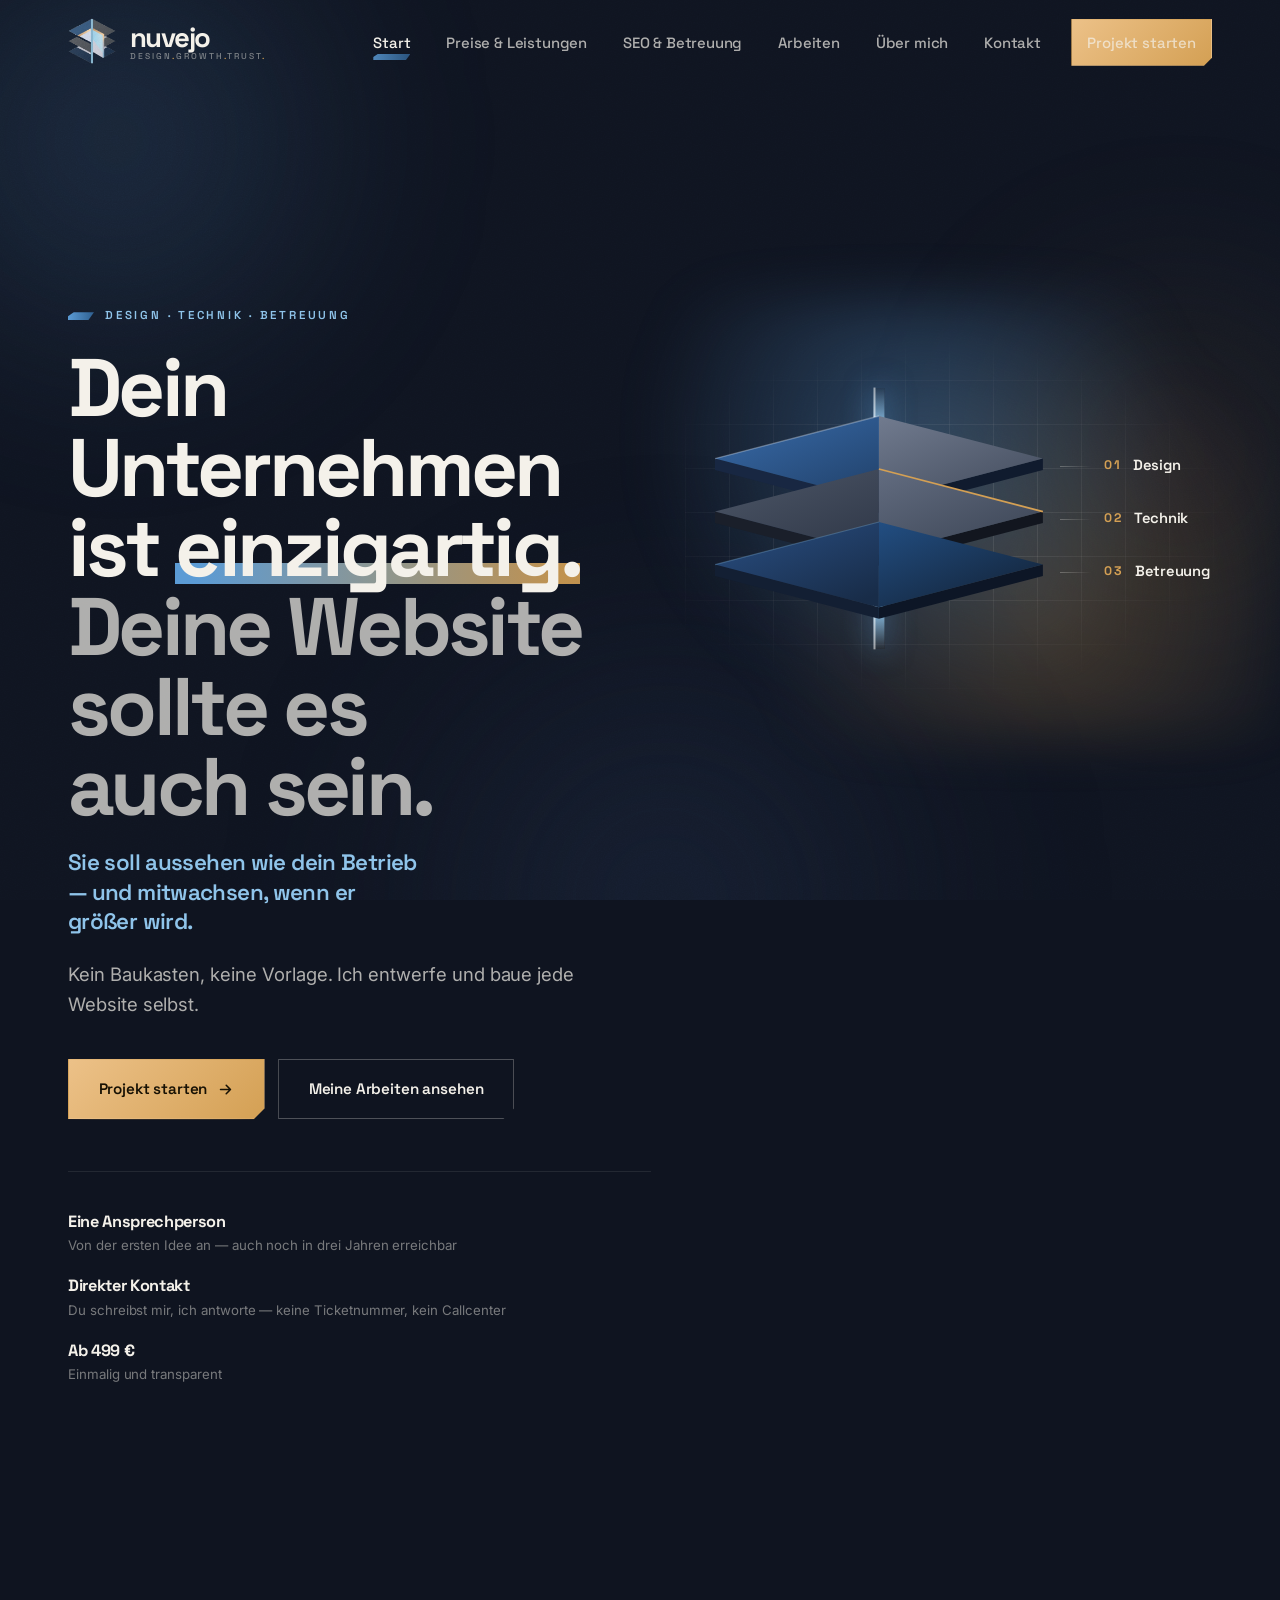
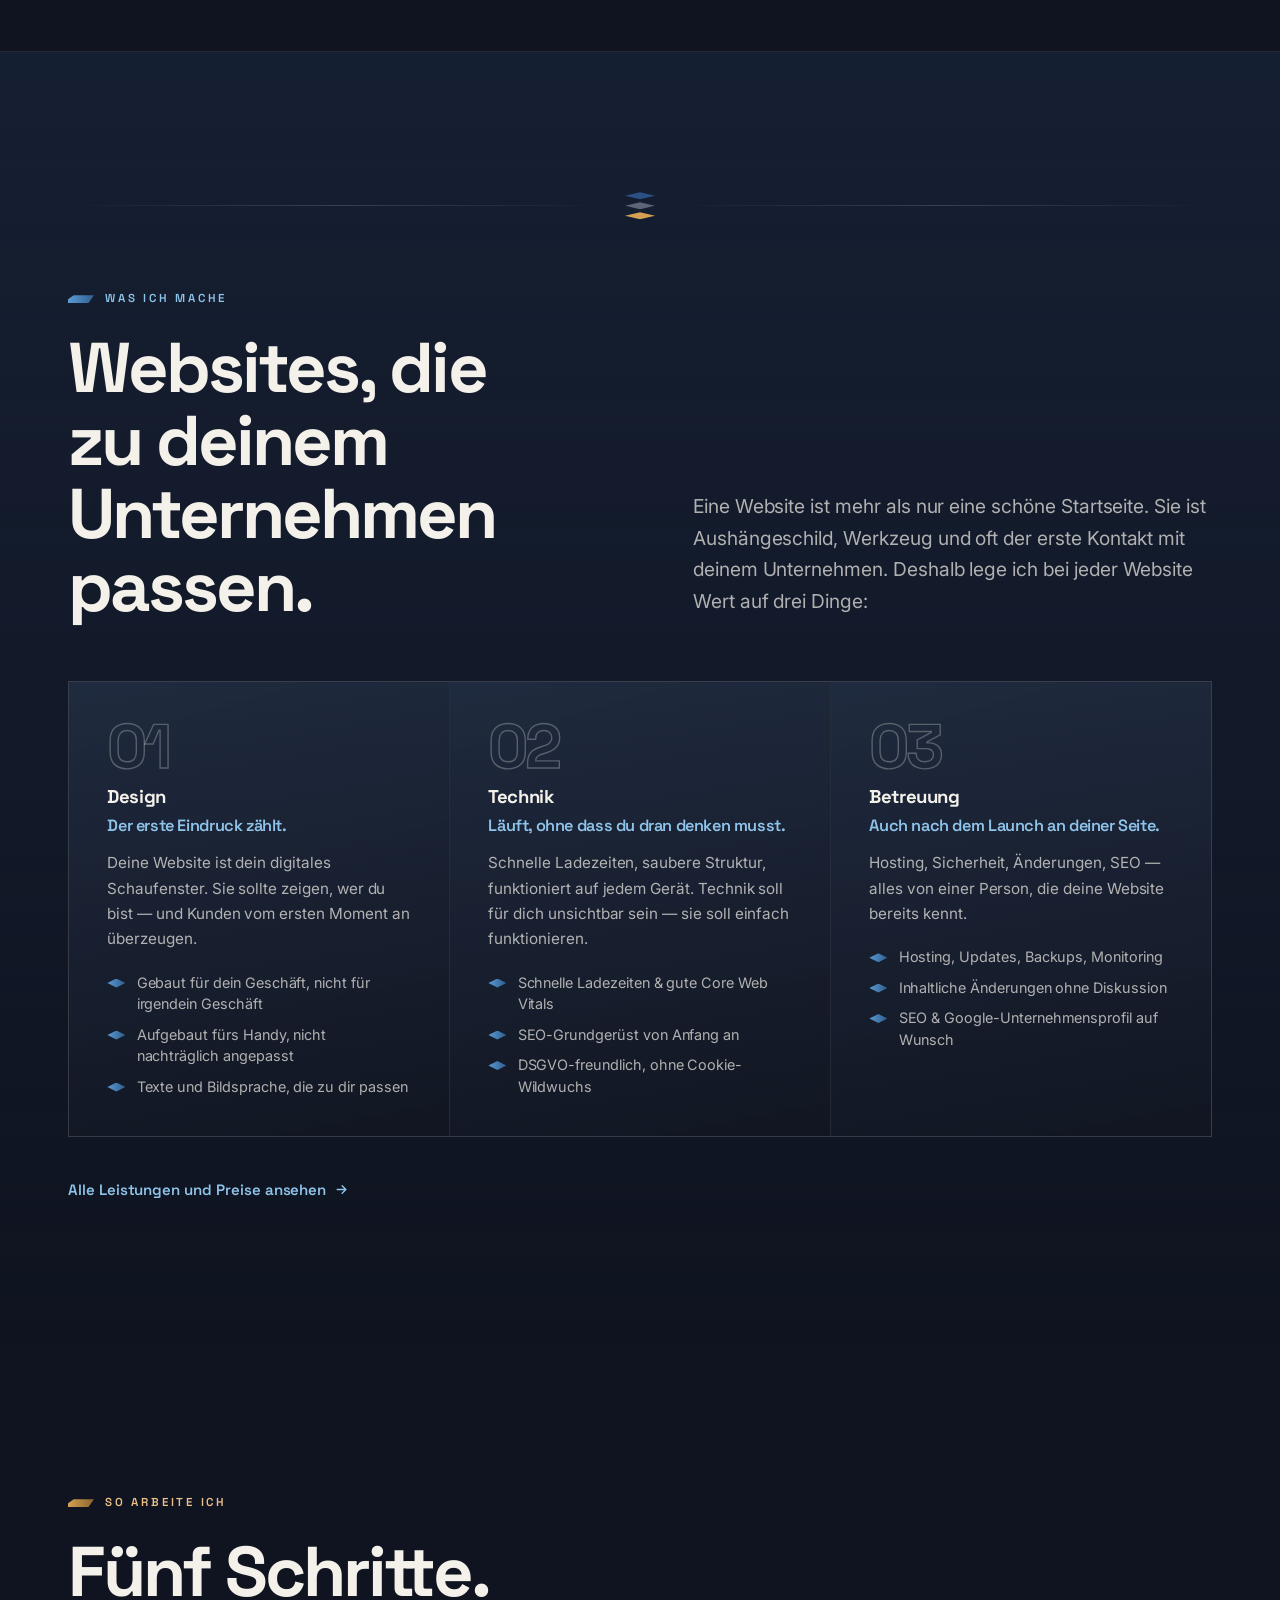
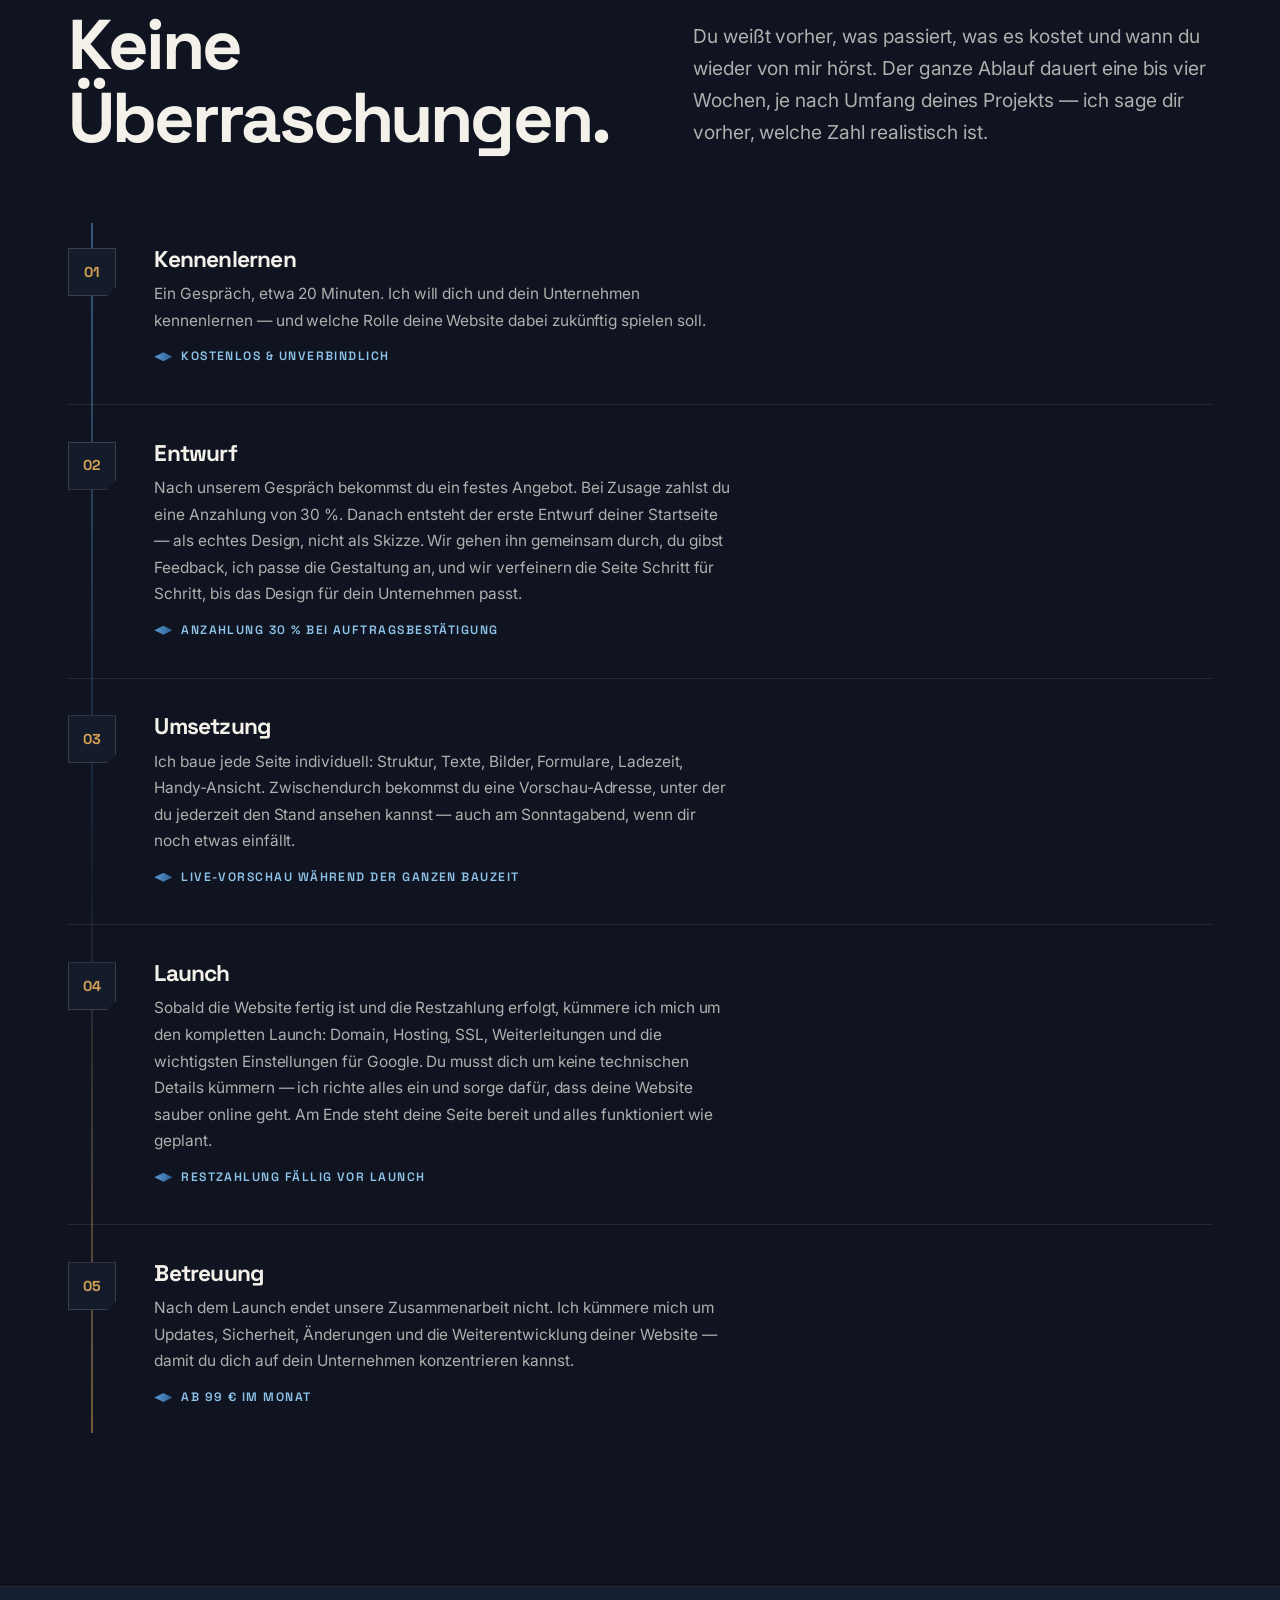
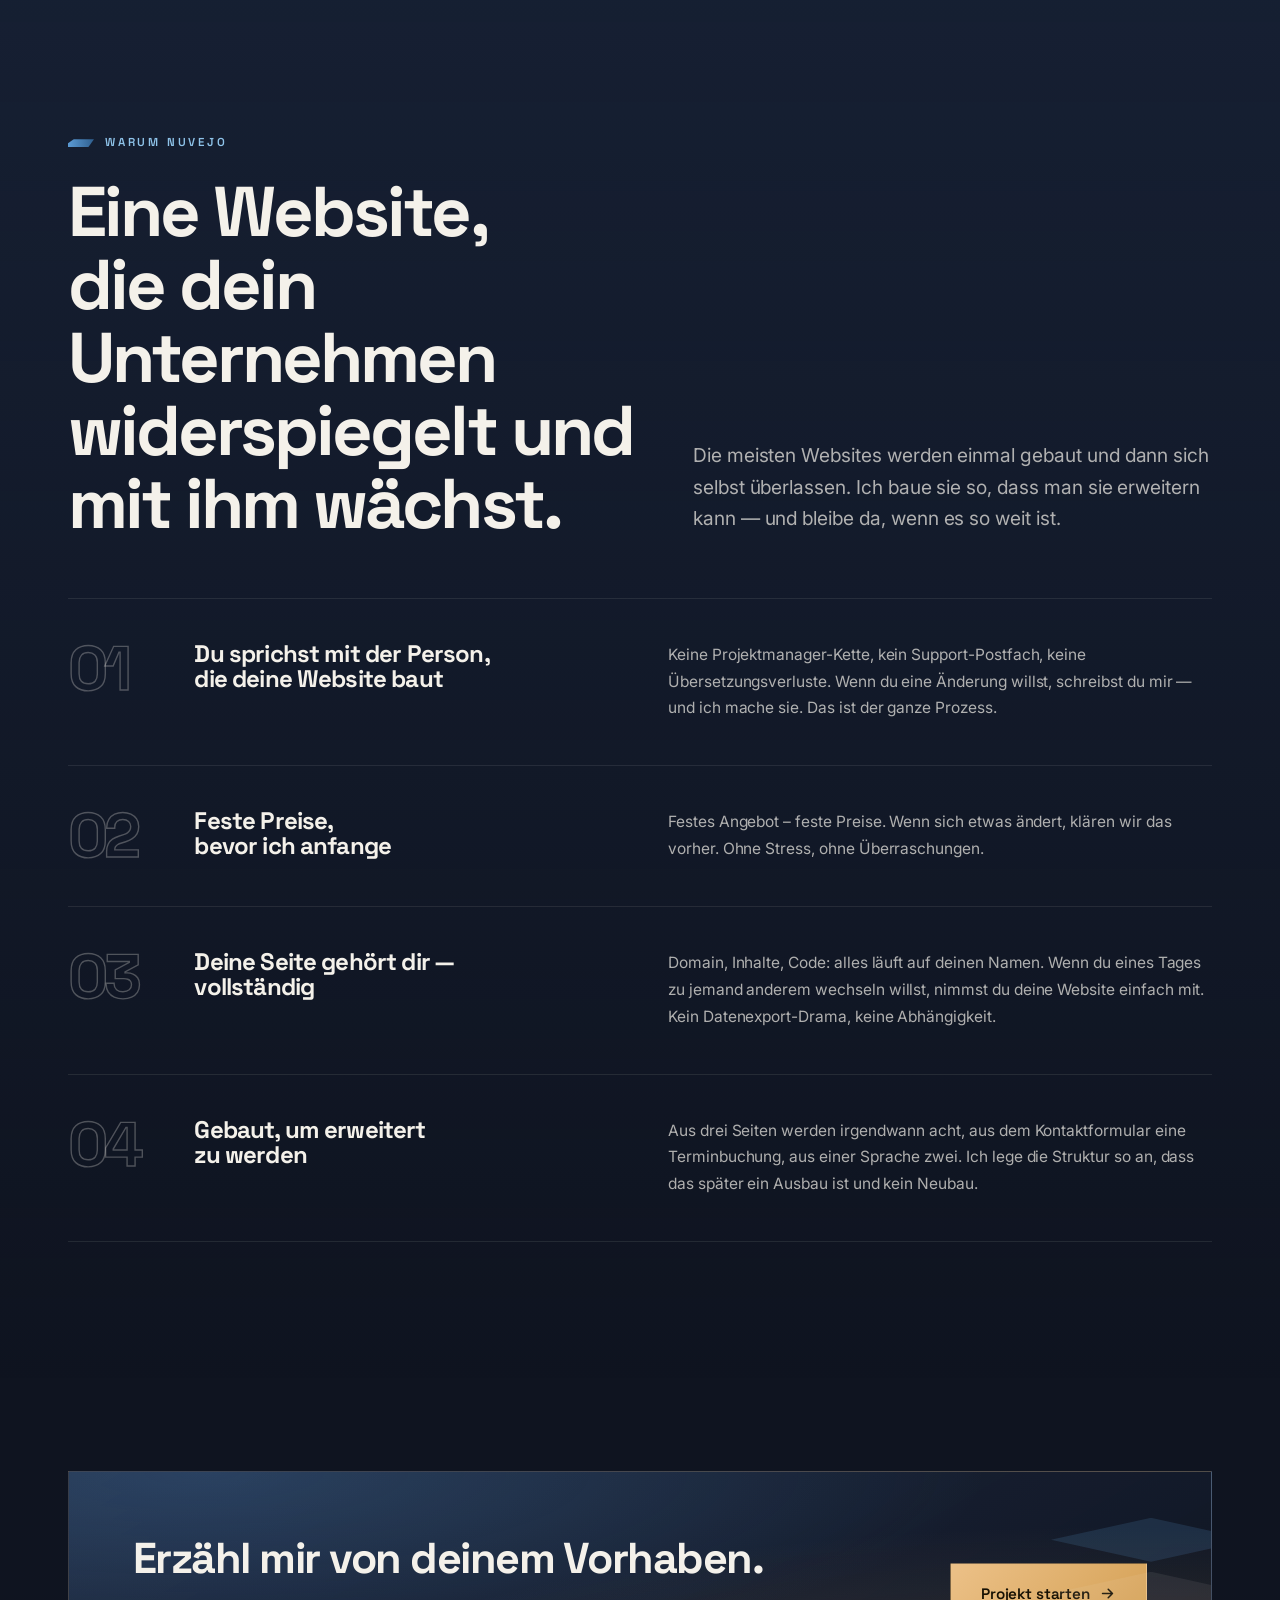
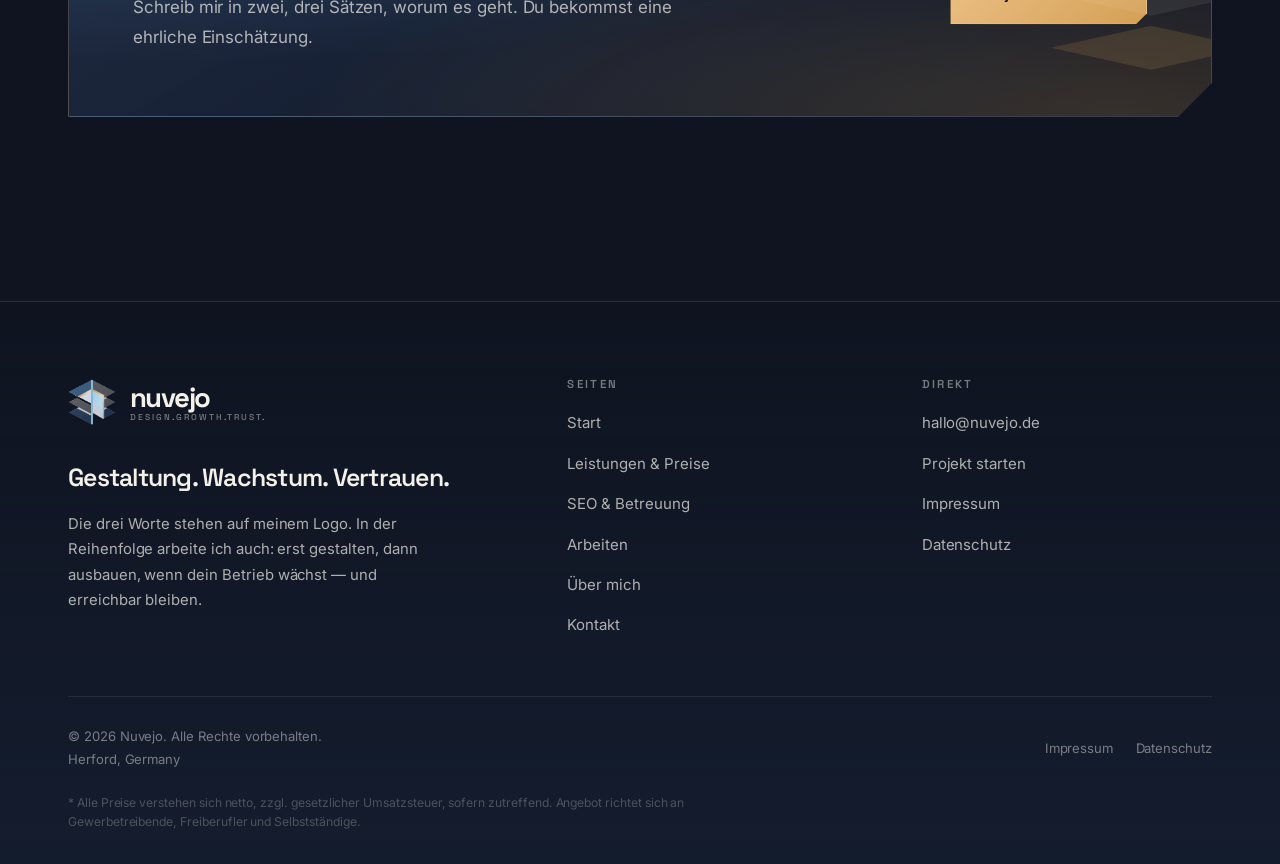
==== index.html @ 242b0c2b "SEO: Apply Australian fixes to German nuvejo.de - Remove .html from canonicals, og:urls, and interna" ====
<!DOCTYPE html>
<html lang="de">
<head>
<meta charset="UTF-8" />
<meta name="viewport" content="width=device-width, initial-scale=1" />

<title>Nuvejo — Individuelles Webdesign für Unternehmen, die auffallen wollen</title>
<meta name="description" content="Kein Baukasten, keine Vorlage. Ich entwerfe und baue jede Website persönlich — Design, Technik und laufende Betreuung aus einer Hand. Websites ab 499 €." />
<meta name="author" content="Nuvejo" />
<meta name="robots" content="index, follow" />
<meta name="theme-color" content="#0f1420" />
<link rel="canonical" href="https://nuvejo.de/" />

<meta property="og:type" content="website" />
<meta property="og:locale" content="de_DE" />
<meta property="og:site_name" content="Nuvejo" />
<meta property="og:title" content="Nuvejo — Dein Unternehmen ist einzigartig. Deine Website sollte es auch sein." />
<meta property="og:description" content="Kein Baukasten, keine Vorlage. Ich entwerfe und baue jede Website persönlich — Design, Technik und Betreuung aus einer Hand." />
<meta property="og:url" content="https://nuvejo.de/" />
<meta name="twitter:card" content="summary_large_image" />

<link rel="icon" href="assets/img/favicon.svg" type="image/svg+xml" />
<link rel="preconnect" href="https://fonts.googleapis.com" />
<link rel="preconnect" href="https://fonts.gstatic.com" crossorigin />
<link href="https://fonts.googleapis.com/css2?family=Space+Grotesk:wght@400;500;600;700&family=Inter:wght@400;500;600&display=swap" rel="stylesheet" />
<link rel="stylesheet" href="assets/css/styles.css" />

<script type="application/ld+json">
{
  "@context": "https://schema.org",
  "@type": "ProfessionalService",
  "name": "Nuvejo",
  "description": "Individuelles Webdesign, Webentwicklung und laufende Website-Betreuung. Jede Website wird persönlich entworfen und gebaut.",
  "url": "https://nuvejo.de/",
  "slogan": "Design. Growth. Trust.",
  "areaServed": ["DE"],
  "priceRange": "ab 499 €",
  "knowsLanguage": ["de", "en"],
  "makesOffer": [
    { "@type": "Offer", "name": "Website Starter", "price": "499", "priceCurrency": "EUR" },
    { "@type": "Offer", "name": "Website Business", "price": "999", "priceCurrency": "EUR" },
    { "@type": "Offer", "name": "Website Premium", "price": "1499", "priceCurrency": "EUR" },
    { "@type": "Offer", "name": "Website-Partnerschaft", "price": "99", "priceCurrency": "EUR" },
    { "@type": "Offer", "name": "Website-Partnerschaft Wachstum", "price": "299", "priceCurrency": "EUR" }
  ]
}
</script>
<script type="application/ld+json">
{
  "@context": "https://schema.org",
  "@type": "Organization",
  "name": "Nuvejo",
  "url": "https://nuvejo.de/",
  "logo": "https://nuvejo.de/assets/img/nuvejo-mark.png",
  "description": "Individuelles Webdesign und Webentwicklung. Keine Vorlagen, von Hand für deinen Betrieb gebaut.",
  "address": {
    "@type": "PostalAddress",
    "addressLocality": "Herford",
    "addressCountry": "DE"
  },
  "areaServed": ["DE"]
}
</script>
<script type="application/ld+json">
{
  "@context": "https://schema.org",
  "@type": "LocalBusiness",
  "name": "Nuvejo",
  "image": "https://nuvejo.de/assets/img/nuvejo-mark.png",
  "description": "Webdesign & Webentwicklung für Unternehmen in Deutschland",
  "address": {
    "@type": "PostalAddress",
    "addressLocality": "Herford",
    "addressCountry": "DE"
  },
  "areaServed": ["DE"],
  "url": "https://nuvejo.de/",
  "contactPoint": {
    "@type": "ContactPoint",
    "contactType": "Customer Service",
    "url": "https://nuvejo.de/kontakt"
  }
}
</script>
</head>

<body>
<a class="skip" href="#main">Zum Inhalt springen</a>

<!-- ==========================================================
     Gradient defs shared by the hero's three stack__plate SVGs below
     (each plate references these by id rather than repeating them).
     ========================================================== -->
<svg style="position:absolute;width:0;height:0;overflow:hidden" aria-hidden="true" focusable="false">
  <defs>
    <linearGradient id="mkA1" x1="0" y1="0" x2=".8" y2="1">
      <stop offset="0" stop-color="#396cab" /><stop offset="1" stop-color="#22436d" />
    </linearGradient>
    <linearGradient id="mkB1" x1="0" y1="0" x2=".8" y2="1">
      <stop offset="0" stop-color="#717b8f" /><stop offset="1" stop-color="#454e5f" />
    </linearGradient>
    <linearGradient id="mkA2" x1="0" y1="0" x2=".8" y2="1">
      <stop offset="0" stop-color="#4d5768" /><stop offset="1" stop-color="#313949" />
    </linearGradient>
    <linearGradient id="mkB2" x1="0" y1="0" x2=".8" y2="1">
      <stop offset="0" stop-color="#626c80" /><stop offset="1" stop-color="#3c4555" />
    </linearGradient>
    <linearGradient id="mkA3" x1="0" y1="0" x2=".8" y2="1">
      <stop offset="0" stop-color="#2a5085" /><stop offset="1" stop-color="#182c48" />
    </linearGradient>
    <linearGradient id="mkB3" x1="0" y1="0" x2=".8" y2="1">
      <stop offset="0" stop-color="#224e82" /><stop offset="1" stop-color="#132338" />
    </linearGradient>
  </defs>
</svg>

<div class="aura" aria-hidden="true"><span></span><span></span><span></span></div>
<div class="grain" aria-hidden="true"></div>
<div class="nav-veil" aria-hidden="true"></div>

<!-- ============ MASTHEAD ============ -->
<header class="masthead">
  <div class="shell masthead__in">
    <a class="brand" href="/" aria-label="Nuvejo — Startseite">
      <span class="brand__mark"><img src="assets/img/nuvejo-mark.png" alt="Nuvejo" /></span>
      <span class="brand__type">
        <span class="brand__name">nuvejo</span>
        <span class="brand__tag">Design<i>.</i>Growth<i>.</i>Trust<i>.</i></span>
      </span>
    </a>

    <button class="burger" aria-label="Menü öffnen" aria-expanded="false" aria-controls="mainnav">
      <i></i><i></i><i></i>
    </button>

    <nav class="mainnav" id="mainnav" aria-label="Hauptnavigation">
      <a href="/" aria-current="page">Start</a>
      <a href="/leistungen">Preise &amp; Leistungen</a>
      <a href="/seo-betreuung">SEO &amp; Betreuung</a>
      <a href="/arbeiten">Arbeiten</a>
      <a href="/ueber-mich">Über mich</a>
      <a href="/kontakt">Kontakt</a>
      <a href="/kontakt" class="btn btn--gold btn--sm">Projekt starten</a>
    </nav>
  </div>
</header>

<main id="main">

  <!-- ============ HERO ============ -->
  <section class="hero">
    <div class="shell hero__grid">

      <div class="hero__copy">
        <p class="eyebrow rv">Design · Technik · Betreuung</p>

        <h1 class="hero__title rv">
          Dein Unternehmen<br />ist <span class="beamed">einzigartig.</span>
          <span class="l2">Deine Website sollte es auch sein.</span>
        </h1>

        <p class="hero__say rv">
          Sie soll aussehen wie dein Betrieb — und mitwachsen, wenn er
          größer wird.
        </p>

        <p class="hero__sub rv">
          Kein Baukasten, keine Vorlage. Ich entwerfe und baue jede Website
          selbst.
        </p>

        <div class="btn-row rv">
          <a href="/kontakt" class="btn btn--gold">
            Projekt starten
            <svg class="btn__ico" viewBox="0 0 24 24" fill="none" stroke="currentColor" stroke-width="2.2" stroke-linecap="round" stroke-linejoin="round" aria-hidden="true"><path d="M5 12h14M13 6l6 6-6 6" /></svg>
          </a>
          <a href="/arbeiten" class="btn btn--line">Meine Arbeiten ansehen</a>
        </div>

        <dl class="hero__proof rv">
          <div>
            <dt>Eine Ansprechperson</dt>
            <dd>Von der ersten Idee an — auch noch in drei Jahren erreichbar</dd>
          </div>
          <div>
            <dt>Direkter Kontakt</dt>
            <dd>Du schreibst mir, ich antworte — keine Ticketnummer, kein Callcenter</dd>
          </div>
          <div>
            <dt>Ab 499 €</dt>
            <dd>Einmalig und transparent</dd>
          </div>
        </dl>
      </div>

      <!-- The signature graphic: three slabs, one beam of light.
           .stage is the scroll track (it stretches to the height of the copy
           column beside it); .stage__pin holds still inside that track while
           the copy scrolls past, and the slabs pull apart in step with how
           far through the pinned range we are. Driven from main.js via --fan;
           --d is each slab's pointer-parallax depth. -->
      <div class="stage" aria-hidden="true">
        <div class="stage__pin">
          <span class="stage__glow"></span>
          <span class="stage__grid"></span>

          <div class="stack">
            <span class="stack__beam"></span>

            <div class="stack__layer" style="--i:0; --d:1">
              <div class="stack__float">
                <svg class="stack__plate" viewBox="0 0 400 122">
                  <path d="M0 52 200 104 200 118 0 66Z" fill="#182742" />
                  <path d="M200 104 400 52 400 66 200 118Z" fill="#101b2e" />
                  <path d="M0 52 200 0 200 104Z" fill="url(#mkA1)" />
                  <path d="M200 0 400 52 200 104Z" fill="url(#mkB1)" />
                  <path d="M0 52 200 0" stroke="rgba(255,255,255,.30)" stroke-width="1.6" fill="none" />
                </svg>
              </div>
              <span class="stack__tag"><b>01</b><em>Design</em></span>
            </div>

            <div class="stack__layer" style="--i:1; --d:.62">
              <div class="stack__float">
                <svg class="stack__plate" viewBox="0 0 400 122">
                  <path d="M0 52 200 104 200 118 0 66Z" fill="#1a1f2a" />
                  <path d="M200 104 400 52 400 66 200 118Z" fill="#12161f" />
                  <path d="M0 52 200 0 200 104Z" fill="url(#mkA2)" />
                  <path d="M200 0 400 52 200 104Z" fill="url(#mkB2)" />
                  <path d="M200 0 400 52" stroke="#d4a054" stroke-width="2.2" fill="none" />
                </svg>
              </div>
              <span class="stack__tag"><b>02</b><em>Technik</em></span>
            </div>

            <div class="stack__layer" style="--i:2; --d:.3">
              <div class="stack__float">
                <svg class="stack__plate" viewBox="0 0 400 122">
                  <path d="M0 52 200 104 200 118 0 66Z" fill="#131f33" />
                  <path d="M200 104 400 52 400 66 200 118Z" fill="#0d1626" />
                  <path d="M0 52 200 0 200 104Z" fill="url(#mkA3)" />
                  <path d="M200 0 400 52 200 104Z" fill="url(#mkB3)" />
                  <path d="M0 52 200 0" stroke="rgba(143,196,234,.28)" stroke-width="1.4" fill="none" />
                </svg>
              </div>
              <span class="stack__tag"><b>03</b><em>Betreuung</em></span>
            </div>
          </div>
        </div>
      </div>

    </div>
  </section>

  <!-- ============ LEISTUNGEN OVERVIEW ============ -->
  <section class="band band--raise" aria-labelledby="was-title">
    <div class="shell">
      <div class="seam rv" aria-hidden="true">
        <span class="seam__stack"><i></i><i></i><i></i></span>
      </div>

      <div class="head head--split" style="margin-top: clamp(2.5rem, 5vw, 4rem)">
        <div class="rv">
          <p class="eyebrow">Was ich mache</p>
          <h2 class="h-1" id="was-title">Websites, die zu deinem<br />Unternehmen passen.</h2>
        </div>
        <p class="lede head__aside rv">
          Eine Website ist mehr als nur eine schöne Startseite. Sie ist
          Aushängeschild, Werkzeug und oft der erste Kontakt mit deinem
          Unternehmen. Deshalb lege ich bei jeder Website Wert auf drei Dinge:
        </p>
      </div>

      <div class="cards" style="margin-top: clamp(2.5rem, 5vw, 3.5rem)">
        <article class="card rv">
          <span class="index">01</span>
          <h3>Design</h3>
          <p class="card__say">Der erste Eindruck zählt.</p>
          <p>
            Deine Website ist dein digitales Schaufenster. Sie sollte zeigen,
            wer du bist — und Kunden vom ersten Moment an überzeugen.
          </p>
          <ul class="card__list">
            <li><span class="plate-dot"></span>Gebaut für dein Geschäft, nicht für irgendein Geschäft</li>
            <li><span class="plate-dot"></span>Aufgebaut fürs Handy, nicht nachträglich angepasst</li>
            <li><span class="plate-dot"></span>Texte und Bildsprache, die zu dir passen</li>
          </ul>
        </article>

        <article class="card rv">
          <span class="index">02</span>
          <h3>Technik</h3>
          <p class="card__say">Läuft, ohne dass du dran denken musst.</p>
          <p>
            Schnelle Ladezeiten, saubere Struktur, funktioniert auf jedem
            Gerät. Technik soll für dich unsichtbar sein — sie soll einfach
            funktionieren.
          </p>
          <ul class="card__list">
            <li><span class="plate-dot"></span>Schnelle Ladezeiten &amp; gute Core Web Vitals</li>
            <li><span class="plate-dot"></span>SEO-Grundgerüst von Anfang an</li>
            <li><span class="plate-dot"></span>DSGVO-freundlich, ohne Cookie-Wildwuchs</li>
          </ul>
        </article>

        <article class="card rv">
          <span class="index">03</span>
          <h3>Betreuung</h3>
          <p class="card__say">Auch nach dem Launch an deiner Seite.</p>
          <p>
            Hosting, Sicherheit, Änderungen, SEO — alles von einer Person, die
            deine Website bereits kennt.
          </p>
          <ul class="card__list">
            <li><span class="plate-dot"></span>Hosting, Updates, Backups, Monitoring</li>
            <li><span class="plate-dot"></span>Inhaltliche Änderungen ohne Diskussion</li>
            <li><span class="plate-dot"></span>SEO &amp; Google-Unternehmensprofil auf Wunsch</li>
          </ul>
        </article>
      </div>

      <div class="btn-row rv" style="margin-top: 2.5rem">
        <a href="/leistungen" class="tlink">
          Alle Leistungen und Preise ansehen
          <svg viewBox="0 0 24 24" fill="none" stroke="currentColor" stroke-width="2.2" stroke-linecap="round" stroke-linejoin="round" aria-hidden="true"><path d="M5 12h14M13 6l6 6-6 6" /></svg>
        </a>
      </div>
    </div>
  </section>

  <!-- ============ SO ARBEITE ICH ============ -->
  <section class="band" aria-labelledby="prozess-title">
    <div class="shell">
      <div class="head head--split">
        <div class="rv">
          <p class="eyebrow eyebrow--gold">So arbeite ich</p>
          <h2 class="h-1" id="prozess-title">Fünf Schritte.<br />Keine Überraschungen.</h2>
        </div>
        <p class="lede head__aside rv">
          Du weißt vorher, was passiert, was es kostet und wann du wieder von mir
          hörst. Der ganze Ablauf dauert eine bis vier Wochen, je nach Umfang
          deines Projekts — ich sage dir vorher, welche Zahl realistisch ist.
        </p>
      </div>

      <ol class="flow" style="margin-top: clamp(2.5rem, 5vw, 3.5rem)">
        <li class="step rv">
          <span class="step__mark">01</span>
          <div class="step__body">
            <h3>Kennenlernen</h3>
            <p>
              Ein Gespräch, etwa 20 Minuten. Ich will dich und dein Unternehmen
              kennenlernen — und welche Rolle deine Website dabei zukünftig
              spielen soll.
            </p>
            <span class="step__meta"><span class="plate-dot"></span>Kostenlos &amp; unverbindlich</span>
          </div>
        </li>

        <li class="step rv">
          <span class="step__mark">02</span>
          <div class="step__body">
            <h3>Entwurf</h3>
            <p>
              Nach unserem Gespräch bekommst du ein festes Angebot. Bei Zusage
              zahlst du eine Anzahlung von 30 %. Danach entsteht der erste
              Entwurf deiner Startseite — als echtes Design, nicht als Skizze.
              Wir gehen ihn gemeinsam durch, du gibst Feedback, ich passe die
              Gestaltung an, und wir verfeinern die Seite Schritt für Schritt,
              bis das Design für dein Unternehmen passt.
            </p>
            <span class="step__meta"><span class="plate-dot"></span>Anzahlung 30 % bei Auftragsbestätigung</span>
          </div>
        </li>

        <li class="step rv">
          <span class="step__mark">03</span>
          <div class="step__body">
            <h3>Umsetzung</h3>
            <p>
              Ich baue jede Seite individuell: Struktur, Texte, Bilder, Formulare,
              Ladezeit, Handy-Ansicht. Zwischendurch bekommst du eine
              Vorschau-Adresse, unter der du jederzeit den Stand ansehen kannst
              — auch am Sonntagabend, wenn dir noch etwas einfällt.
            </p>
            <span class="step__meta"><span class="plate-dot"></span>Live-Vorschau während der ganzen Bauzeit</span>
          </div>
        </li>

        <li class="step rv">
          <span class="step__mark">04</span>
          <div class="step__body">
            <h3>Launch</h3>
            <p>
              Sobald die Website fertig ist und die Restzahlung erfolgt,
              kümmere ich mich um den kompletten Launch: Domain, Hosting, SSL,
              Weiterleitungen und die wichtigsten Einstellungen für Google. Du
              musst dich um keine technischen Details kümmern — ich richte
              alles ein und sorge dafür, dass deine Website sauber online
              geht. Am Ende steht deine Seite bereit und alles funktioniert
              wie geplant.
            </p>
            <span class="step__meta"><span class="plate-dot"></span>Restzahlung fällig vor Launch</span>
          </div>
        </li>

        <li class="step rv">
          <span class="step__mark">05</span>
          <div class="step__body">
            <h3>Betreuung</h3>
            <p>
              Nach dem Launch endet unsere Zusammenarbeit nicht. Ich kümmere
              mich um Updates, Sicherheit, Änderungen und die Weiterentwicklung
              deiner Website — damit du dich auf dein Unternehmen konzentrieren
              kannst.
            </p>
            <span class="step__meta"><span class="plate-dot"></span>Ab 99 € im Monat</span>
          </div>
        </li>
      </ol>
    </div>
  </section>

  <!-- ============ WARUM / VERTRAUEN ============ -->
  <section class="band band--raise" aria-labelledby="warum-title">
    <div class="shell">
      <div class="head head--split">
        <div class="rv">
          <p class="eyebrow">Warum Nuvejo</p>
          <h2 class="h-1" id="warum-title">Eine Website, die dein Unternehmen<br />widerspiegelt und mit ihm wächst.</h2>
        </div>
        <p class="lede head__aside rv">
          Die meisten Websites werden einmal gebaut und dann sich selbst
          überlassen. Ich baue sie so, dass man sie erweitern kann — und bleibe
          da, wenn es so weit ist.
        </p>
      </div>

      <div class="rows" style="margin-top: clamp(2.5rem, 5vw, 3.5rem)">
        <article class="row rv">
          <span class="index">01</span>
          <h3>Du sprichst mit der Person,<br />die deine Website baut</h3>
          <p>
            Keine Projektmanager-Kette, kein Support-Postfach, keine
            Übersetzungsverluste. Wenn du eine Änderung willst, schreibst du mir
            — und ich mache sie. Das ist der ganze Prozess.
          </p>
        </article>

        <article class="row rv">
          <span class="index">02</span>
          <h3>Feste Preise,<br />bevor ich anfange</h3>
          <p>
            Festes Angebot – feste Preise. Wenn sich etwas ändert, klären wir
            das vorher. Ohne Stress, ohne Überraschungen.
          </p>
        </article>

        <article class="row rv">
          <span class="index">03</span>
          <h3>Deine Seite gehört dir —<br />vollständig</h3>
          <p>
            Domain, Inhalte, Code: alles läuft auf deinen Namen. Wenn du eines
            Tages zu jemand anderem wechseln willst, nimmst du deine Website
            einfach mit. Kein Datenexport-Drama, keine Abhängigkeit.
          </p>
        </article>

        <article class="row rv">
          <span class="index">04</span>
          <h3>Gebaut, um erweitert<br />zu werden</h3>
          <p>
            Aus drei Seiten werden irgendwann acht, aus dem Kontaktformular eine
            Terminbuchung, aus einer Sprache zwei. Ich lege die Struktur so an,
            dass das später ein Ausbau ist und kein Neubau.
          </p>
        </article>
      </div>
    </div>
  </section>

  <!-- ============ CTA ============ -->
  <section class="band band--tight">
    <div class="shell">
      <div class="cta rv">
        <div>
          <h2>Erzähl mir von deinem Vorhaben.</h2>
          <p>
            Schreib mir in zwei, drei Sätzen, worum es geht. Du bekommst eine
            ehrliche Einschätzung.
          </p>
        </div>
        <div class="btn-row">
          <a href="/kontakt" class="btn btn--gold">
            Projekt starten
            <svg class="btn__ico" viewBox="0 0 24 24" fill="none" stroke="currentColor" stroke-width="2.2" stroke-linecap="round" stroke-linejoin="round" aria-hidden="true"><path d="M5 12h14M13 6l6 6-6 6" /></svg>
          </a>
        </div>
        <span class="cta__plates" aria-hidden="true"><i></i><i></i><i></i></span>
      </div>
    </div>
  </section>

</main>

<!-- ============ FOOTER ============ -->
<footer class="footer">
  <div class="shell">
    <div class="footer__top">
      <div class="footer__brand">
        <a class="brand" href="/" aria-label="Nuvejo — Startseite">
          <span class="brand__mark"><img src="assets/img/nuvejo-mark.png" alt="Nuvejo" /></span>
          <span class="brand__type">
            <span class="brand__name">nuvejo</span>
            <span class="brand__tag">Design<i>.</i>Growth<i>.</i>Trust<i>.</i></span>
          </span>
        </a>
        <p class="footer__say">Gestaltung. Wachstum. Vertrauen.</p>
        <p class="muted" style="max-width: 40ch; font-size: .93rem">
          Die drei Worte stehen auf meinem Logo. In der Reihenfolge arbeite ich
          auch: erst gestalten, dann ausbauen, wenn dein Betrieb wächst — und
          erreichbar bleiben.
        </p>
      </div>

      <div class="footer__col">
        <h4>Seiten</h4>
        <ul>
          <li><a href="/">Start</a></li>
          <li><a href="/leistungen">Leistungen &amp; Preise</a></li>
          <li><a href="/seo-betreuung">SEO &amp; Betreuung</a></li>
          <li><a href="/arbeiten">Arbeiten</a></li>
          <li><a href="/ueber-mich">Über mich</a></li>
          <li><a href="/kontakt">Kontakt</a></li>
        </ul>
      </div>

      <div class="footer__col">
        <h4>Direkt</h4>
        <ul>
          <li><a href="mailto:hallo@nuvejo.de">hallo@nuvejo.de</a></li>
          <li><a href="/kontakt">Projekt starten</a></li>
          <li><a href="/impressum">Impressum</a></li>
          <li><a href="/datenschutz">Datenschutz</a></li>
        </ul>
      </div>
    </div>

    <div class="footer__bottom">
      <p>
        © <span data-year>2026</span> Nuvejo. Alle Rechte vorbehalten.<br />
        Herford, Germany
      </p>
      <nav class="footer__legal" aria-label="Rechtliches">
        <a href="/impressum">Impressum</a>
        <a href="/datenschutz">Datenschutz</a>
      </nav>
    </div>

    <p class="footer__note" id="preishinweis">
      * Alle Preise verstehen sich netto, zzgl. gesetzlicher Umsatzsteuer,
      sofern zutreffend. Angebot richtet sich an Gewerbetreibende, Freiberufler
      und Selbstständige.
    </p>
  </div>
</footer>

<script src="assets/js/main.js"></script>
</body>
</html>
---- assets/css/styles.css ----
/* ==========================================================================
   NUVEJO — "Bold Craft"
   Dark, layered, graphic-forward. Every motif traces back to the logo:
   isometric plates stacked around a vertical light beam.
   ========================================================================== */

/* --------------------------------------------------------------------------
   1. TOKENS
   -------------------------------------------------------------------------- */
:root {
  /* Surfaces — derived from the logo's navy field */
  --ink:        #0f1420;
  --ink-raise:  #141b2b;
  --navy:       #1c2942;
  --navy-lift:  #24334f;

  /* Accents — the sky-blue beam and the gold portal */
  --sky:        #5b9bd5;
  --sky-hi:     #8fc4ea;
  --sky-lo:     #2f5f8f;
  --gold:       #d4a054;
  --gold-hi:    #ecc188;
  --gold-lo:    #8a6529;

  /* Plate fills — the three stacked layers */
  --plate-1a:   #2a5183;
  --plate-1b:   #1f3c63;
  --plate-2a:   #5b6577;
  --plate-2b:   #3d4655;
  --plate-3a:   #223f68;
  --plate-3b:   #172a45;

  /* Text */
  --paper:      #f4f1ea;
  --paper-2:    rgba(244, 241, 234, 0.70);
  --paper-3:    rgba(244, 241, 234, 0.46);
  --paper-4:    rgba(244, 241, 234, 0.26);

  /* Lines */
  --line:       rgba(244, 241, 234, 0.09);
  --line-2:     rgba(244, 241, 234, 0.16);
  --line-3:     rgba(244, 241, 234, 0.28);

  /* Type */
  --display: "Space Grotesk", "Segoe UI", system-ui, sans-serif;
  --body:    "Inter", "Segoe UI", system-ui, sans-serif;

  /* Rhythm */
  --shell:   1240px;
  --gutter:  clamp(1.25rem, 4vw, 3rem);
  --band:    clamp(4.5rem, 11vw, 9.5rem);

  --r-sm: 4px;
  --r-md: 10px;
  --r-lg: 18px;

  --ease: cubic-bezier(0.22, 0.61, 0.36, 1);
  --ease-out: cubic-bezier(0.16, 1, 0.3, 1);
}

/* --------------------------------------------------------------------------
   2. RESET & BASE
   -------------------------------------------------------------------------- */
*, *::before, *::after { box-sizing: border-box; }

html {
  -webkit-text-size-adjust: 100%;
  scroll-behavior: smooth;
  scroll-padding-top: 6.5rem;
  /* Belongs on html, not just body: on iOS Safari the root element is what
     actually scrolls, so body-only overflow-x:hidden doesn't reliably stop
     horizontal panning there. Background matches body so an elastic overscroll
     bounce never flashes the browser's default white canvas. */
  overflow-x: hidden;
  background: var(--ink);
}

body {
  margin: 0;
  background: var(--ink);
  color: var(--paper);
  font-family: var(--body);
  font-size: clamp(1rem, 0.96rem + 0.2vw, 1.0625rem);
  line-height: 1.72;
  font-weight: 400;
  letter-spacing: -0.003em;
  -webkit-font-smoothing: antialiased;
  -moz-osx-font-smoothing: grayscale;
  /* `clip`, not `hidden`. Once html above carries a non-visible overflow-x,
     body's own value stops being propagated to the viewport — so `hidden`
     here would turn body itself into a scroll container, and the hero's
     position:sticky graphic would anchor to that container instead of the
     viewport and never pin. `clip` trims the same overflow without creating
     a scroll container. */
  overflow-x: clip;
}

img, svg, video { display: block; max-width: 100%; }
img { height: auto; }

a { color: inherit; text-decoration: none; }

h1, h2, h3, h4, h5 {
  font-family: var(--display);
  font-weight: 700;
  line-height: 1.04;
  letter-spacing: -0.035em;
  margin: 0;
  text-wrap: balance;
}

p { margin: 0; }
ul, ol { margin: 0; padding: 0; list-style: none; }

button { font: inherit; color: inherit; background: none; border: 0; cursor: pointer; }

::selection { background: var(--gold); color: var(--ink); }

:focus-visible {
  outline: 2px solid var(--sky-hi);
  outline-offset: 3px;
  border-radius: 2px;
}

/* Parked above the viewport rather than off to the left, so it never
   contributes to the document's horizontal scroll extent. */
.skip {
  position: fixed; left: 0.5rem; top: -100px; z-index: 999;
  background: var(--gold); color: var(--ink);
  padding: 0.75rem 1.25rem; font-weight: 600;
  transition: top 0.2s var(--ease);
}
.skip:focus { top: 0.5rem; }

.vh {
  position: absolute; width: 1px; height: 1px;
  padding: 0; margin: -1px; overflow: hidden;
  clip: rect(0 0 0 0); white-space: nowrap; border: 0;
}

/* --------------------------------------------------------------------------
   3. PAGE ATMOSPHERE — grain + fixed radial glows
   -------------------------------------------------------------------------- */
.grain {
  position: fixed; inset: 0; z-index: 1; pointer-events: none;
  opacity: 0.42; mix-blend-mode: overlay;
  background-image: url("data:image/svg+xml,%3Csvg xmlns='http://www.w3.org/2000/svg' width='180' height='180'%3E%3Cfilter id='n'%3E%3CfeTurbulence type='fractalNoise' baseFrequency='0.85' numOctaves='3' stitchTiles='stitch'/%3E%3CfeColorMatrix type='saturate' values='0'/%3E%3C/filter%3E%3Crect width='180' height='180' filter='url(%23n)' opacity='0.5'/%3E%3C/svg%3E");
}

.aura { position: fixed; inset: 0; z-index: 0; pointer-events: none; overflow: hidden; }
.aura span {
  position: absolute; display: block; border-radius: 50%;
  filter: blur(90px); opacity: 0.5;
}
.aura span:nth-child(1) {
  width: 46vw; height: 46vw; left: -14vw; top: -12vw;
  background: radial-gradient(circle, rgba(91,155,213,0.42), transparent 68%);
}
.aura span:nth-child(2) {
  width: 40vw; height: 40vw; right: -12vw; top: 22vh;
  background: radial-gradient(circle, rgba(212,160,84,0.22), transparent 68%);
}
.aura span:nth-child(3) {
  width: 52vw; height: 52vw; left: 26vw; bottom: -26vw;
  background: radial-gradient(circle, rgba(36,51,79,0.85), transparent 70%);
}

/* Everything above the atmosphere */
.masthead, main, .footer { position: relative; z-index: 2; }

/* --------------------------------------------------------------------------
   4. LAYOUT
   -------------------------------------------------------------------------- */
.shell {
  width: 100%;
  max-width: var(--shell);
  margin-inline: auto;
  padding-inline: var(--gutter);
}
.shell--wide { max-width: 1480px; }
.shell--narrow { max-width: 820px; }

.band { padding-block: var(--band); position: relative; }
.band--tight { padding-block: clamp(3rem, 7vw, 5.5rem); }
.band--flush-t { padding-top: 0; }

/* Alternating surface with a hairline seam */
.band--raise {
  background: linear-gradient(180deg, rgba(28,41,66,0.55), rgba(15,20,32,0));
  border-top: 1px solid var(--line);
}

/* --------------------------------------------------------------------------
   5. TYPOGRAPHY UTILITIES
   -------------------------------------------------------------------------- */
.eyebrow {
  display: inline-flex; align-items: center; gap: 0.7rem;
  font-family: var(--display);
  font-size: 0.72rem; font-weight: 600;
  letter-spacing: 0.24em; text-transform: uppercase;
  color: var(--sky-hi);
  margin: 0 0 1.4rem;
}
.eyebrow::before {
  content: ""; width: 26px; height: 8px; flex: none;
  background: linear-gradient(90deg, var(--sky), var(--sky-lo));
  clip-path: polygon(0 50%, 22% 0, 100% 0, 78% 100%, 0 100%);
}
.eyebrow--gold { color: var(--gold-hi); }
.eyebrow--gold::before { background: linear-gradient(90deg, var(--gold), var(--gold-lo)); }

.h-mega {
  font-size: clamp(2.9rem, 8.4vw, 6.4rem);
  letter-spacing: -0.045em;
  line-height: 0.96;
}
.h-1 { font-size: clamp(2.4rem, 6vw, 4.4rem); letter-spacing: -0.042em; }
.h-2 { font-size: clamp(1.95rem, 4.2vw, 3.2rem); letter-spacing: -0.038em; }
.h-3 { font-size: clamp(1.3rem, 2.2vw, 1.7rem); letter-spacing: -0.028em; line-height: 1.2; }
.h-4 { font-size: clamp(1.08rem, 1.5vw, 1.25rem); letter-spacing: -0.02em; line-height: 1.3; }

.lede {
  font-size: clamp(1.08rem, 1.5vw, 1.3rem);
  line-height: 1.66;
  color: var(--paper-2);
  max-width: 62ch;
  text-wrap: pretty;
}

.muted { color: var(--paper-2); }
.faint { color: var(--paper-3); }
.tiny  { font-size: 0.8rem; line-height: 1.6; }

/* Gold-lit key words */
.lit { color: var(--gold-hi); }
.lit-sky { color: var(--sky-hi); }

/* Headline words that sit on a beam of light.

   Painted as a background on a plain inline box rather than an absolutely
   positioned bar on an inline-block: an inline-block whose text has to wrap
   stretches to the full width available to it, and a bar sized to that box
   then ran far past the last word (on /arbeiten the bar overshot "passen."
   by ~300px). As a plain inline the element breaks into one fragment per
   line, and `box-decoration-break: clone` repaints the background on each —
   so the beam always starts and ends exactly where the text does, at every
   viewport, however the headline happens to wrap. */
.beamed {
  display: inline;
  color: var(--paper);
  background-image: linear-gradient(90deg, var(--sky) 5%, rgba(212,160,84,0.9) 95%);
  background-repeat: no-repeat;
  /* Same 0.26em band the old bar occupied; 81% lands it on the same spot
     relative to the glyphs (measured against the previous rendering). */
  background-size: 100% 0.26em;
  background-position: 0 81%;
  -webkit-box-decoration-break: clone;
          box-decoration-break: clone;
}

/* Section heading pair */
.head { max-width: 58ch; }
.head--split {
  display: grid; gap: clamp(1.5rem, 4vw, 3.5rem);
  grid-template-columns: minmax(0, 1.05fr) minmax(0, 0.95fr);
  align-items: end; max-width: none;
}
.head--split .head__aside { padding-bottom: 0.4rem; }

/* --------------------------------------------------------------------------
   6. THE PLATE MOTIF — dividers, bullets, ornaments
   -------------------------------------------------------------------------- */

/* A single isometric plate used as a bullet / marker */
.plate-dot {
  width: 18px; height: 9px; flex: none; display: block;
  background: linear-gradient(90deg, var(--sky), var(--sky-lo));
  clip-path: polygon(0 50%, 50% 0, 100% 50%, 50% 100%);
}
.plate-dot--gold { background: linear-gradient(90deg, var(--gold-hi), var(--gold-lo)); }

/* Section seam: hairline interrupted by three stacked plates */
.seam {
  display: flex; align-items: center; gap: 1.1rem;
  margin-block: 0;
}
.seam::before, .seam::after {
  content: ""; height: 1px; flex: 1;
  background: linear-gradient(90deg, transparent, var(--line-2), transparent);
}
.seam__stack { display: grid; gap: 3px; flex: none; }
.seam__stack i {
  display: block; width: 30px; height: 7px;
  clip-path: polygon(0 50%, 50% 0, 100% 50%, 50% 100%);
}
.seam__stack i:nth-child(1) { background: var(--plate-1a); }
.seam__stack i:nth-child(2) { background: var(--plate-2a); }
.seam__stack i:nth-child(3) { background: var(--gold); }

/* Oversized outlined index numeral */
.index {
  font-family: var(--display);
  font-weight: 700;
  font-size: clamp(2.6rem, 5vw, 3.9rem);
  line-height: 0.86;
  letter-spacing: -0.06em;
  color: transparent;
  -webkit-text-stroke: 1.4px var(--line-3);
  transition: -webkit-text-stroke-color 0.4s var(--ease), color 0.4s var(--ease);
}

/* --------------------------------------------------------------------------
   7. BUTTONS
   -------------------------------------------------------------------------- */
.btn {
  --btn-bg: transparent;
  --btn-fg: var(--paper);
  --btn-bd: var(--line-3);
  position: relative;
  display: inline-flex; align-items: center; justify-content: center; gap: 0.6rem;
  padding: 1.02rem 1.85rem;
  font-family: var(--display);
  font-size: 0.95rem; font-weight: 600; letter-spacing: -0.01em;
  color: var(--btn-fg);
  background: var(--btn-bg);
  border: 1px solid var(--btn-bd);
  cursor: pointer;
  overflow: hidden;
  isolation: isolate;
  transition: transform 0.35s var(--ease-out), border-color 0.3s var(--ease),
              color 0.3s var(--ease), box-shadow 0.35s var(--ease);
  /* Clipped corner — echoes the plate's cut edge */
  clip-path: polygon(0 0, 100% 0, 100% calc(100% - 11px), calc(100% - 11px) 100%, 0 100%);
}
.btn:hover { transform: translateY(-2px); }
.btn:active { transform: translateY(0); }

.btn--gold {
  --btn-bg: linear-gradient(135deg, var(--gold-hi), var(--gold));
  --btn-fg: #171104;
  --btn-bd: transparent;
  box-shadow: 0 10px 34px -14px rgba(212,160,84,0.85);
}
.btn--gold:hover { box-shadow: 0 18px 44px -14px rgba(212,160,84,0.95); }

.btn--sky {
  --btn-bg: linear-gradient(135deg, var(--sky-hi), var(--sky));
  --btn-fg: #06121e;
  --btn-bd: transparent;
  box-shadow: 0 10px 34px -14px rgba(91,155,213,0.9);
}

.btn--line { --btn-bd: var(--line-3); }
.btn--line:hover { --btn-bd: var(--sky); color: var(--sky-hi); }

.btn--solid {
  --btn-bg: var(--navy-lift);
  --btn-bd: var(--line-2);
}
.btn--solid:hover { --btn-bd: var(--line-3); }

.btn--sm { padding: 0.72rem 1.25rem; font-size: 0.86rem;
  clip-path: polygon(0 0, 100% 0, 100% calc(100% - 8px), calc(100% - 8px) 100%, 0 100%); }
.btn--wide { width: 100%; }

.btn__ico { width: 17px; height: 17px; flex: none; transition: transform 0.35s var(--ease-out); }
.btn:hover .btn__ico { transform: translateX(3px); }

.btn-row { display: flex; flex-wrap: wrap; gap: 0.85rem; }

/* Quiet text link with an animated underline */
.tlink {
  display: inline-flex; align-items: center; gap: 0.5rem;
  font-family: var(--display); font-weight: 600; font-size: 0.94rem;
  color: var(--sky-hi);
  padding-bottom: 3px;
  background-image: linear-gradient(90deg, var(--sky-hi), var(--sky-hi));
  background-size: 0% 1px; background-repeat: no-repeat; background-position: 0 100%;
  transition: background-size 0.4s var(--ease-out);
}
.tlink:hover { background-size: 100% 1px; }
.tlink svg { width: 15px; height: 15px; }

/* --------------------------------------------------------------------------
   8. BRAND LOCKUP
   -------------------------------------------------------------------------- */
.brand {
  display: inline-flex; align-items: center; gap: 0.85rem;
  flex: none;
}
/* Square box to match the mark's native 1:1 crop from the source artwork. */
.brand__mark { display: block; width: 48px; height: 48px; flex: none; }
.brand__mark img {
  width: 100%; height: 100%; object-fit: contain; display: block;
  transition: transform 0.4s var(--ease-out), filter 0.4s var(--ease);
}
.brand:hover .brand__mark img { transform: translateY(-1px) scale(1.03); filter: brightness(1.06); }

.brand__type { display: grid; gap: 1px; }
.brand__name {
  font-family: var(--display);
  font-size: 1.72rem; font-weight: 700; letter-spacing: -0.055em;
  line-height: 1; color: var(--paper);
}
.brand__tag {
  font-family: var(--display);
  font-size: 0.535rem; font-weight: 500;
  letter-spacing: 0.235em; text-transform: uppercase;
  color: var(--paper-3); line-height: 1;
}
.brand__tag i { font-style: normal; color: var(--gold); }

/* --------------------------------------------------------------------------
   9. MASTHEAD
   -------------------------------------------------------------------------- */
.masthead {
  position: sticky; top: 0; z-index: 60;
  transition: background 0.4s var(--ease), border-color 0.4s var(--ease),
              backdrop-filter 0.4s var(--ease), padding 0.4s var(--ease);
  border-bottom: 1px solid transparent;
  padding-block: 1.15rem;
}
.masthead.is-stuck {
  background: rgba(11, 15, 24, 0.82);
  backdrop-filter: blur(18px) saturate(140%);
  -webkit-backdrop-filter: blur(18px) saturate(140%);
  border-bottom-color: var(--line);
  padding-block: 0.7rem;
}
.masthead__in {
  display: flex; align-items: center; justify-content: space-between; gap: 1.5rem;
}

.mainnav { display: flex; align-items: center; gap: 0.35rem; }
.mainnav a {
  position: relative;
  font-family: var(--display);
  font-size: 0.93rem; font-weight: 500; letter-spacing: -0.012em;
  color: var(--paper-2);
  padding: 0.6rem 0.95rem;
  white-space: nowrap;
  transition: color 0.28s var(--ease);
}
.mainnav a:not(.btn)::after {
  content: ""; position: absolute; left: 0.95rem; right: 0.95rem; bottom: 0.3rem;
  height: 6px;
  background: linear-gradient(90deg, var(--sky), var(--sky-lo));
  clip-path: polygon(0 50%, 12% 0, 100% 0, 88% 100%, 0 100%);
  opacity: 0; transform: translateY(4px) scaleX(0.5);
  transform-origin: left;
  transition: opacity 0.3s var(--ease), transform 0.4s var(--ease-out);
}
.mainnav a:not(.btn):hover { color: var(--paper); }
.mainnav a:not(.btn):hover::after,
.mainnav a[aria-current="page"]::after { opacity: 0.85; transform: translateY(0) scaleX(1); }
.mainnav a[aria-current="page"] { color: var(--paper); }
.mainnav .btn { margin-left: 0.6rem; }

.burger {
  display: none;
  width: 46px; height: 46px;
  border: 1px solid var(--line-2);
  align-items: center; justify-content: center;
  flex-direction: column; gap: 5px;
  flex: none;
}
.burger i {
  display: block; width: 20px; height: 2px; background: var(--paper);
  transition: transform 0.4s var(--ease-out), opacity 0.25s var(--ease);
}
.burger[aria-expanded="true"] i:nth-child(1) { transform: translateY(7px) rotate(45deg); }
.burger[aria-expanded="true"] i:nth-child(2) { opacity: 0; }
.burger[aria-expanded="true"] i:nth-child(3) { transform: translateY(-7px) rotate(-45deg); }

/* --------------------------------------------------------------------------
   10. HERO
   -------------------------------------------------------------------------- */
.hero {
  position: relative;
  padding-block: clamp(3rem, 7vw, 6rem) clamp(4rem, 9vw, 8rem);
  /* `clip`, not `hidden`: both trim the glow that bleeds past the edges, but
     `hidden` would make this element a scroll container and that silently
     kills the position: sticky on .stage__pin inside it. */
  overflow: clip;
}
.hero__grid {
  display: grid;
  grid-template-columns: minmax(0, 1.08fr) minmax(0, 0.92fr);
  gap: clamp(2rem, 5vw, 4.5rem);
  align-items: center;
}

.hero__title {
  font-size: clamp(2.6rem, 6.6vw, 5.1rem);
  line-height: 0.98;
  letter-spacing: -0.045em;
  margin-bottom: 1.25rem;
  text-wrap: balance;
}
.hero__title .l2 { display: block; color: var(--paper-2); }

/* The line that carries the promise: identity + growth, set above the
   explanatory subheading so it reads before the detail. */
.hero__say {
  font-family: var(--display);
  font-weight: 600;
  font-size: clamp(1.08rem, 1.75vw, 1.42rem);
  line-height: 1.32;
  letter-spacing: -0.028em;
  color: var(--sky-hi);
  max-width: 28ch;
  margin-bottom: 1.35rem;
  text-wrap: pretty;
}

.hero__sub {
  font-size: clamp(1.05rem, 1.45vw, 1.235rem);
  line-height: 1.66; color: var(--paper-2);
  max-width: 46ch; margin-bottom: 2.4rem;
  text-wrap: pretty;
}

.hero__proof {
  display: flex; flex-wrap: wrap; gap: 0 2.2rem;
  margin-top: 3.2rem; padding-top: 1.7rem;
  border-top: 1px solid var(--line);
}
.hero__proof div { padding-block: 0.55rem; }
.hero__proof dt {
  font-family: var(--display); font-weight: 700;
  font-size: 1.02rem; letter-spacing: -0.02em; color: var(--paper);
}
.hero__proof dd { margin: 0; font-size: 0.83rem; color: var(--paper-3); line-height: 1.45; }

/* ---- The layered stage: the hero's signature graphic ----
   Three isometric slabs on a grid, a light beam down the spine, and a label
   rail on the right. Laid out with grid rather than absolute offsets so it
   survives every viewport without hand-tuned percentages.

   .stage is only the scroll track. It stretches to the full height of the
   hero row and .stage__pin sticks inside it. That spare height is what the
   exploded-view scrub in main.js spends: the graphic stays parked mid-viewport
   while the copy slides past, and the slabs separate over exactly that range. */
.stage {
  position: relative;
  align-self: stretch;
  padding-block: clamp(1.6rem, 5vw, 3.4rem);
}

/* The copy column alone left only ~600px of pinned travel, which the fan ate
   through before the graphic had really been looked at. This lengthens the
   track so the opening has room to breathe. Desktop only — the single-column
   layout below has no pinning to lengthen, and stretching it there would just
   push the page down. Capped in px so tall monitors don't turn the hero into
   an endless scroll. */
@media (min-width: 1081px) {
  .stage { min-height: min(165vh, 1360px); }
}
.stage__pin {
  position: sticky;
  /* main.js overwrites this with the exact offset that parks the graphic
     mid-screen. The fallback approximates the same thing (half the viewport
     less roughly half the graphic) so the frame before the script lands — and
     the whole session, if it never does — sits within a few pixels of it. */
  top: var(--pin-top, calc(50vh - 155px));
}
.stage__glow {
  position: absolute; inset: -18% -12%;
  background:
    radial-gradient(circle at 42% 32%, rgba(91,155,213,0.36), transparent 58%),
    radial-gradient(circle at 64% 72%, rgba(212,160,84,0.24), transparent 56%);
  filter: blur(26px);
  pointer-events: none;
}
/* Faint ruled grid — drafting-table texture behind the slabs */
.stage__grid {
  position: absolute; inset: -6%;
  background-image:
    linear-gradient(var(--line) 1px, transparent 1px),
    linear-gradient(90deg, var(--line) 1px, transparent 1px);
  background-size: 44px 44px;
  -webkit-mask-image: radial-gradient(ellipse at 44% 50%, #000 22%, transparent 72%);
          mask-image: radial-gradient(ellipse at 44% 50%, #000 22%, transparent 72%);
}

/* Exploded view. --fan is the only thing that moves: 0 = slabs closed into a
   tight block, 1 = pulled fully apart. main.js writes it from scroll position
   (and --mx/--my from the pointer); everything below is derived here so the
   script only ever touches three properties on this one element.

   The outer slabs step symmetrically away from the middle one, so the stack
   grows around its centre instead of drifting downward. Layout height never
   changes — it is all transform — so nothing else on the page reflows. */
.stack {
  position: relative;
  width: 100%;
  display: grid;
  gap: clamp(4px, 1.2vw, 13px);

  --fan: 0;
  --fan-close: 60px;  /* how far each outer slab tucks in when closed */
  --fan-open: 55px;   /* how far it travels past its resting place when open */
  --fan-step: calc(var(--fan) * (var(--fan-close) + var(--fan-open)) - var(--fan-close));
}

.stack__layer {
  position: relative;
  display: grid;
  grid-template-columns: 66% minmax(0, 1fr);
  align-items: center;
  will-change: transform;
  /* Pointer parallax (scaled by the slab's own --d) and the fan offset share
     one transform, so the two never fight over the property. */
  transform: translate3d(
    calc(var(--mx, 0) * var(--d, 1) * 20px),
    calc(var(--my, 0) * var(--d, 1) * 16px + (var(--i, 1) - 1) * var(--fan-step)),
    0);
}
.stack__float {
  animation: drift 9s var(--ease) infinite;
  animation-delay: calc(var(--i, 0) * -3s);
}
.stack__plate { display: block; width: 100%; height: auto; overflow: visible; }

@keyframes drift {
  0%, 100% { transform: translateY(0); }
  50%      { transform: translateY(-8px); }
}

/* Label rail beside each slab. The tags sit inside .stack__layer, so they ride
   along with their own slab for free; what changes with --fan is only how
   plainly they read — faint and tucked in while the stack is closed, full
   strength once it has opened and there is room for them. */
.stack__tag {
  display: flex; align-items: center;
  gap: clamp(0.4rem, 1.2vw, 0.75rem);
  padding-left: clamp(0.45rem, 1.6vw, 1.1rem);
  min-width: 0;
  opacity: calc(0.34 + 0.66 * var(--fan, 0));
  transform: translateX(calc((1 - var(--fan, 0)) * -12px));
}
.stack__tag::before {
  content: ""; height: 1px; flex: none;
  width: clamp(10px, 3vw, 32px);
  background: linear-gradient(90deg, var(--line-3), transparent);
}
.stack__tag b {
  font-family: var(--display); font-weight: 700;
  font-size: clamp(0.68rem, 1vw, 0.78rem); letter-spacing: 0.1em;
  color: var(--gold); flex: none;
}
.stack__tag em {
  font-family: var(--display); font-style: normal; font-weight: 600;
  font-size: clamp(0.76rem, 1.15vw, 0.98rem);
  letter-spacing: -0.02em; color: var(--paper);
}

/* Vertical beam down the spine of the stack */
.stack__beam {
  position: absolute;
  left: 33%; top: -9%; bottom: -9%;
  width: clamp(6px, 1.15vw, 11px);
  /* Grows with the fan so the beam still spans the slabs at both extremes —
     the stack's layout box never changes, only what sits inside it. */
  transform: translateX(-50%) scaleY(calc(0.68 + var(--fan, 0) * 0.62));
  background: linear-gradient(180deg,
    rgba(143,196,234,0) 0%,
    rgba(143,196,234,0.95) 15%,
    var(--sky) 50%,
    rgba(143,196,234,0.95) 85%,
    rgba(143,196,234,0) 100%);
  box-shadow: 0 0 34px rgba(91,155,213,0.55);
  pointer-events: none;
}
.stack__beam::after {
  content: ""; position: absolute; inset: 0 auto 0 0; width: 2px;
  background: rgba(255,255,255,0.55);
}

/* --------------------------------------------------------------------------
   11. CARDS & FEATURE ROWS
   -------------------------------------------------------------------------- */
/* The 1px gaps show the container background as hairline seams. That only
   works if the grid is never left with orphan cells, so the column count is
   set explicitly per breakpoint rather than left to auto-fit. */
.cards {
  --cols: 3;
  display: grid; gap: 1px;
  grid-template-columns: repeat(var(--cols), minmax(0, 1fr));
  background: var(--line);
  border: 1px solid var(--line);
}
.cards--2 { --cols: 2; }

/* A 3-up grid drops straight to one column — going through 2 would strand a
   card and expose an empty seam-coloured cell. A 2-up grid holds its pair. */
@media (max-width: 900px) {
  .cards { --cols: 1; }
  .cards--2 { --cols: 2; }
}
@media (max-width: 620px) {
  .cards, .cards--2 { --cols: 1; }
}
.card {
  position: relative;
  background: linear-gradient(170deg, rgba(28,41,66,0.60), rgba(15,20,32,0.9));
  padding: clamp(1.7rem, 3vw, 2.5rem);
  display: flex; flex-direction: column; gap: 0.85rem;
  transition: background 0.45s var(--ease);
  overflow: hidden;
}
.card::before {
  content: ""; position: absolute; left: 0; top: 0; height: 2px; width: 0;
  background: linear-gradient(90deg, var(--sky), var(--gold));
  transition: width 0.6s var(--ease-out);
}
.card:hover { background: linear-gradient(170deg, rgba(36,51,79,0.85), rgba(15,20,32,0.92)); }
.card:hover::before { width: 100%; }
.card:hover .index { -webkit-text-stroke-color: var(--gold); }

.card__ico { width: 42px; height: 42px; margin-bottom: 0.6rem; }
.card h3 { font-size: 1.16rem; letter-spacing: -0.025em; }
.card p { color: var(--paper-2); font-size: 0.955rem; line-height: 1.66; }

/* Pillar kicker — the one-line claim that sits between the heading and body.
   Needs to outrank `.card p` above, hence the element+class selector. */
p.card__say {
  font-family: var(--display);
  font-weight: 600;
  font-size: 1.02rem;
  letter-spacing: -0.024em;
  line-height: 1.32;
  color: var(--sky-hi);
  margin-top: -0.3rem;
}

.card__list { display: grid; gap: 0.55rem; margin-top: 0.4rem; }
.card__list li {
  display: flex; gap: 0.7rem; align-items: flex-start;
  font-size: 0.9rem; color: var(--paper-2); line-height: 1.5;
}
.card__list .plate-dot { margin-top: 0.42rem; }

/* Feature rows — big numeral, offset text */
.rows { display: grid; gap: 0; border-top: 1px solid var(--line); }
.row {
  display: grid;
  grid-template-columns: minmax(0, 88px) minmax(0, 1fr) minmax(0, 1.25fr);
  gap: clamp(1rem, 3vw, 2.5rem);
  align-items: start;
  padding-block: clamp(1.8rem, 3.4vw, 2.7rem);
  border-bottom: 1px solid var(--line);
  transition: background 0.4s var(--ease);
}
.row:hover { background: rgba(36,51,79,0.32); }
.row:hover .index { -webkit-text-stroke-color: var(--gold); }
.row h3 { font-size: clamp(1.18rem, 2vw, 1.5rem); }
.row p { color: var(--paper-2); font-size: 0.97rem; }

/* A row with no number — for a single call-out that shouldn't read as an
   entry in a list. Same heading/paragraph treatment, just without the index
   column reserved for a digit. Doubled selector so this beats the .row
   breakpoint rules below, which target the numbered variant and would
   otherwise squeeze this heading into the 64px column meant for a digit. */
.row.row--single { grid-template-columns: minmax(0, 1fr) minmax(0, 1.25fr); }

/* --------------------------------------------------------------------------
   12. PROCESS — "So arbeite ich"
   -------------------------------------------------------------------------- */
.flow { position: relative; display: grid; gap: 0; }
.flow::before {
  content: ""; position: absolute;
  left: 23px; top: 12px; bottom: 12px; width: 2px;
  background: linear-gradient(180deg, var(--sky), rgba(91,155,213,0.15) 55%, var(--gold));
  opacity: 0.5;
}
.step {
  position: relative;
  display: grid;
  grid-template-columns: 48px minmax(0, 1fr);
  gap: clamp(1.2rem, 3vw, 2.4rem);
  padding-block: clamp(1.5rem, 3vw, 2.3rem);
}
.step + .step { border-top: 1px solid var(--line); }
.step__mark {
  position: relative; z-index: 1;
  width: 48px; height: 48px;
  display: grid; place-items: center;
  background: var(--ink-raise);
  border: 1px solid var(--line-2);
  font-family: var(--display); font-weight: 700; font-size: 0.9rem;
  color: var(--gold);
  clip-path: polygon(0 0, 100% 0, 100% calc(100% - 9px), calc(100% - 9px) 100%, 0 100%);
  transition: border-color 0.35s var(--ease), color 0.35s var(--ease), background 0.35s var(--ease);
}
.step:hover .step__mark { border-color: var(--gold); background: var(--navy-lift); }
.step__body { display: grid; gap: 0.6rem; }
.step__body h3 { font-size: clamp(1.15rem, 2vw, 1.42rem); }
.step__body p { color: var(--paper-2); max-width: 58ch; font-size: 0.965rem; }
.step__meta {
  display: inline-flex; align-items: center; gap: 0.55rem;
  font-family: var(--display); font-size: 0.76rem; font-weight: 600;
  letter-spacing: 0.12em; text-transform: uppercase; color: var(--sky-hi);
  margin-top: 0.15rem;
}

/* --------------------------------------------------------------------------
   13. PRICING
   -------------------------------------------------------------------------- */
.tiers {
  display: grid; gap: 1.2rem;
  grid-template-columns: repeat(auto-fit, minmax(280px, 1fr));
  align-items: stretch;
}
.tier {
  position: relative;
  display: flex; flex-direction: column;
  padding: clamp(1.7rem, 3vw, 2.3rem);
  background: linear-gradient(175deg, rgba(28,41,66,0.55), rgba(15,20,32,0.92));
  border: 1px solid var(--line);
  transition: border-color 0.4s var(--ease), transform 0.45s var(--ease-out);
  clip-path: polygon(0 0, 100% 0, 100% calc(100% - 22px), calc(100% - 22px) 100%, 0 100%);
}
.tier:hover { border-color: var(--line-3); transform: translateY(-4px); }

.tier--hero {
  border-color: rgba(212,160,84,0.42);
  background: linear-gradient(175deg, rgba(48,40,24,0.5), rgba(28,41,66,0.6) 42%, rgba(15,20,32,0.94));
  box-shadow: 0 30px 70px -40px rgba(212,160,84,0.5);
}
.tier--hero:hover { border-color: var(--gold); }

.tier__flag {
  position: absolute; top: 0; right: 0;
  font-family: var(--display); font-size: 0.66rem; font-weight: 700;
  letter-spacing: 0.16em; text-transform: uppercase;
  color: #171104;
  background: linear-gradient(135deg, var(--gold-hi), var(--gold));
  padding: 0.42rem 0.9rem;
  clip-path: polygon(14px 0, 100% 0, 100% 100%, 0 100%);
}

.tier__name {
  font-family: var(--display); font-weight: 700;
  font-size: 1.42rem; letter-spacing: -0.03em;
}
.tier__for { color: var(--paper-3); font-size: 0.86rem; margin-top: 0.2rem; }

.tier__price {
  display: flex; align-items: baseline; gap: 0.4rem;
  margin: 1.35rem 0 0.35rem;
  font-family: var(--display);
}
.tier__price .pre { font-size: 0.86rem; color: var(--paper-3); font-weight: 500; }
.tier__price .amt {
  font-size: clamp(2.3rem, 4.2vw, 3rem); font-weight: 700;
  letter-spacing: -0.05em; line-height: 1; color: var(--paper);
}
.tier--hero .tier__price .amt { color: var(--gold-hi); }
.tier__price .per { font-size: 0.9rem; color: var(--paper-3); font-weight: 500; }
.tier__note { font-size: 0.83rem; color: var(--paper-3); margin-bottom: 1.5rem; }

.tier__sep { height: 1px; background: var(--line); margin-bottom: 1.35rem; }

.tier__list { display: grid; gap: 0.72rem; margin-bottom: 1.9rem; flex: 1; }
.tier__list li {
  display: flex; gap: 0.72rem; align-items: flex-start;
  font-size: 0.925rem; line-height: 1.52; color: var(--paper-2);
}
.tier__list .plate-dot { margin-top: 0.4rem; }
.tier__list li.carry {
  font-family: var(--display); font-weight: 600;
  color: var(--paper); font-size: 0.88rem;
  letter-spacing: -0.005em;
  padding-bottom: 0.35rem;
}
.tier__list li.carry .plate-dot { background: linear-gradient(90deg, var(--gold-hi), var(--gold-lo)); }

.star { color: var(--gold); text-decoration: none; font-size: 0.72em; vertical-align: super; }

/* Inline aufpreis note under a tier's feature list — same warm accent as the
   price-hint asterisk, so the two read as one system rather than two. */
.tier__addon {
  margin: -1.1rem 0 1.4rem;
  padding-left: 0.2rem;
  font-size: 0.8rem;
  line-height: 1.5;
  color: var(--gold-hi);
}

/* Retainer pair gets a wider, more editorial treatment. The min() wrapped
   around the 320px floor stops it from outgrowing narrow phones (320px
   viewports leave only ~280px of content width after the shell padding) —
   above that the floor still reads as a flat 320px, same as before. */
.tiers--care { grid-template-columns: repeat(auto-fit, minmax(min(320px, 100%), 1fr)); }

/* Comparison strip */
.compare {
  border: 1px solid var(--line);
  background: rgba(20,27,43,0.62);
}
.compare__row {
  display: grid;
  grid-template-columns: minmax(0, 1.4fr) repeat(3, minmax(0, 1fr));
  gap: 1rem;
  padding: 0.95rem clamp(1rem, 2.4vw, 1.6rem);
  align-items: center;
  border-bottom: 1px solid var(--line);
  font-size: 0.92rem;
}
.compare__row:last-child { border-bottom: 0; }
.compare__row--head {
  background: rgba(36,51,79,0.5);
  font-family: var(--display); font-weight: 600; font-size: 0.86rem;
  letter-spacing: 0.04em; text-transform: uppercase; color: var(--paper);
}
.compare__row span:not(:first-child) { text-align: center; }
.compare__row .lbl { color: var(--paper-2); text-align: left; }
.yes { color: var(--sky-hi); font-weight: 600; }
.no  { color: var(--paper-4); }

/* Mobile stand-in for .compare — one card per package instead of one row per
   feature, since a 4-column table has no readable width below ~620px. Hidden
   until that breakpoint flips the two (see RESPONSIVE section). */
.compare-cards { display: none; }
.compare-card {
  border: 1px solid var(--line);
  background: rgba(20,27,43,0.62);
  padding: 1.1rem 1.3rem;
}
.compare-card + .compare-card { margin-top: 1rem; }
.compare-card__title {
  font-family: var(--display); font-weight: 700;
  font-size: 1.08rem; letter-spacing: -0.02em;
  color: var(--paper); margin-bottom: 0.3rem;
}
.compare-card__list { display: grid; }
.compare-card__list li {
  display: flex; align-items: center; justify-content: space-between;
  gap: 1rem; padding-block: 0.65rem;
  border-bottom: 1px solid var(--line);
  font-size: 0.9rem;
}
.compare-card__list li:last-child { border-bottom: 0; }
.compare-card__list .lbl { color: var(--paper-2); }

/* --------------------------------------------------------------------------
   14. PORTFOLIO — device mockups
   -------------------------------------------------------------------------- */
.work { display: grid; gap: clamp(3.5rem, 8vw, 7rem); }

.work__item {
  display: grid;
  grid-template-columns: minmax(0, 0.82fr) minmax(0, 1.18fr);
  gap: clamp(1.8rem, 4vw, 3.5rem);
  align-items: center;
}
/* Alternate which side the mockup sits on — and mirror the track sizes with
   it, so the device cluster keeps the wide column on every row. */
.work__item:nth-child(even) {
  grid-template-columns: minmax(0, 1.18fr) minmax(0, 0.82fr);
}
.work__item:nth-child(even) .work__info { order: 2; }

.work__info { display: grid; gap: 1rem; align-content: start; }
.work__badges { display: flex; flex-wrap: wrap; gap: 0.5rem; align-items: center; }

.chip {
  display: inline-flex; align-items: center; gap: 0.45rem;
  font-family: var(--display); font-size: 0.7rem; font-weight: 600;
  letter-spacing: 0.14em; text-transform: uppercase;
  padding: 0.36rem 0.72rem;
  border: 1px solid var(--line-2);
  color: var(--paper-2);
}
/* Work in progress — a real client build that hasn't launched yet. */
.chip--wip {
  border-color: rgba(91,155,213,0.45);
  color: var(--sky-hi);
  background: rgba(91,155,213,0.14);
}
.chip--wip i {
  width: 6px; height: 6px; border-radius: 50%; background: var(--sky-hi);
  box-shadow: 0 0 0 3px rgba(91,155,213,0.22);
  animation: wipPulse 2.4s ease-in-out infinite;
}
@keyframes wipPulse { 0%,100%{ box-shadow:0 0 0 3px rgba(91,155,213,0.22);} 50%{ box-shadow:0 0 0 6px rgba(91,155,213,0);} }
.chip--concept { border-color: rgba(212,160,84,0.42); color: var(--gold-hi); background: rgba(212,160,84,0.09); }

.work__title { font-size: clamp(1.7rem, 3.4vw, 2.5rem); }
/* No diamond bullets here — the plate motif was pulled out of the project
   meta list along with the other decorative logo marks. The wider column gap
   is what separates the items now, so it carries the full separation. */
.work__meta { display: flex; flex-wrap: wrap; gap: 0.45rem 1.6rem; margin-top: 0.3rem; }
.work__meta li {
  font-size: 0.8rem; color: var(--paper-3);
  display: flex; align-items: center;
}

/* --- The device cluster --- */
.rig {
  position: relative;
  padding: clamp(1.2rem, 3vw, 2.4rem) clamp(1rem, 2.5vw, 2rem) 0;
}
.rig::before {
  content: ""; position: absolute; inset: 6% -4% 12%;
  background:
    radial-gradient(ellipse at 40% 40%, rgba(91,155,213,0.20), transparent 62%),
    radial-gradient(ellipse at 72% 70%, rgba(212,160,84,0.15), transparent 60%);
  filter: blur(30px); pointer-events: none;
}
.rig__row { position: relative; display: block; }

/* Browser / desktop frame */
.dev-desk {
  position: relative;
  border: 1px solid var(--line-2);
  background: #0b1018;
  box-shadow: 0 40px 90px -50px rgba(0,0,0,0.95), 0 0 0 1px rgba(255,255,255,0.02) inset;
  border-radius: var(--r-md);
  overflow: hidden;
  width: 86%;
}
.dev-desk__bar {
  display: flex; align-items: center; gap: 0.4rem;
  padding: 0.55rem 0.8rem;
  background: rgba(28,41,66,0.85);
  border-bottom: 1px solid var(--line);
}
.dev-desk__bar i {
  width: 8px; height: 8px; border-radius: 50%; background: var(--line-3); flex: none;
}
.dev-desk__url {
  flex: 1; margin-left: 0.5rem;
  font-family: var(--body); font-size: 0.66rem; color: var(--paper-3);
  background: rgba(15,20,32,0.8);
  border-radius: 20px;
  padding: 0.2rem 0.7rem;
  white-space: nowrap; overflow: hidden; text-overflow: ellipsis;
}
.dev-desk__screen { display: block; width: 100%; background: #0d1219; }
.dev-desk__screen img, .dev-desk__screen svg { width: 100%; display: block; }

/* Tablet — overlaps bottom-left */
.dev-tab {
  position: absolute; left: 2%; bottom: -14%;
  width: 30%;
  border: 1px solid var(--line-2);
  border-radius: 10px;
  background: #0b1018;
  padding: 7px 5px;
  box-shadow: 0 34px 70px -34px rgba(0,0,0,0.95);
  overflow: hidden;
}
.dev-tab__screen { border-radius: 4px; overflow: hidden; background: #0d1219; }

/* Phone — overlaps bottom-right */
.dev-phone {
  position: absolute; right: 1%; bottom: -18%;
  width: 17%;
  border: 1px solid var(--line-2);
  border-radius: 16px;
  background: #0b1018;
  padding: 6px 4px 8px;
  box-shadow: 0 34px 70px -30px rgba(0,0,0,0.95);
  overflow: hidden;
}
.dev-phone__notch {
  width: 34%; height: 4px; border-radius: 4px;
  background: var(--line-2); margin: 0 auto 5px;
}
.dev-phone__screen { border-radius: 9px; overflow: hidden; background: #0d1219; }
/* Mockup screens that link out to the live site. */
.rig__link { display: block; }

.rig { padding-bottom: clamp(3.5rem, 9vw, 6rem); }

/* --------------------------------------------------------------------------
   15. ABOUT
   -------------------------------------------------------------------------- */
.prose { max-width: 66ch; display: grid; gap: 1.5rem; }
.prose p { color: var(--paper-2); font-size: clamp(1.02rem, 1.35vw, 1.13rem); line-height: 1.78; }
.prose p strong { color: var(--paper); font-weight: 600; }

.pull {
  position: relative;
  margin: 1.2rem 0;
  padding: clamp(1.6rem, 3.4vw, 2.4rem) clamp(1.5rem, 3vw, 2.4rem);
  background: linear-gradient(140deg, rgba(36,51,79,0.7), rgba(15,20,32,0.5));
  border-left: 3px solid var(--gold);
}
.pull p {
  font-family: var(--display);
  font-size: clamp(1.35rem, 3vw, 2.05rem);
  font-weight: 600; line-height: 1.2; letter-spacing: -0.035em;
  color: var(--paper);
}
.pull cite {
  display: block; margin-top: 1rem;
  font-family: var(--body); font-style: normal;
  font-size: 0.84rem; letter-spacing: 0.1em; text-transform: uppercase;
  color: var(--gold-hi);
}

.facts { display: grid; gap: 1px; background: var(--line); border: 1px solid var(--line);
  grid-template-columns: repeat(4, minmax(0, 1fr)); }
.facts div { background: rgba(20,27,43,0.75); padding: 1.4rem 1.5rem; }
.facts dt { font-family: var(--display); font-size: 0.72rem; font-weight: 600;
  letter-spacing: 0.18em; text-transform: uppercase; color: var(--paper-3); margin-bottom: 0.5rem; }
.facts dd { margin: 0; font-family: var(--display); font-size: 1.06rem;
  font-weight: 600; letter-spacing: -0.02em; color: var(--paper); line-height: 1.3; }

.sign { display: flex; align-items: center; gap: 1.1rem; margin-top: 2.5rem;
  padding-top: 1.8rem; border-top: 1px solid var(--line); }
.sign__mark { width: 46px; height: 46px; flex: none; }
.sign__mark img { width: 100%; height: 100%; object-fit: contain; display: block; }
.sign__txt { display: grid; gap: 0.1rem; }
.sign__txt b { font-family: var(--display); font-size: 1.02rem; letter-spacing: -0.02em; }
.sign__txt span { font-size: 0.84rem; color: var(--paper-3); }

/* --------------------------------------------------------------------------
   16. CONTACT & FORMS
   -------------------------------------------------------------------------- */
.contact {
  display: grid;
  grid-template-columns: minmax(0, 0.86fr) minmax(0, 1.14fr);
  gap: clamp(2rem, 5vw, 4.5rem);
  align-items: start;
}

.reach { display: grid; gap: 1px; background: var(--line); border: 1px solid var(--line); margin-top: 2rem; }
.reach__item {
  background: rgba(20,27,43,0.8);
  padding: 1.35rem 1.5rem;
  display: grid; gap: 0.3rem;
  transition: background 0.35s var(--ease);
}
a.reach__item:hover { background: rgba(36,51,79,0.9); }
.reach__k {
  font-family: var(--display); font-size: 0.7rem; font-weight: 600;
  letter-spacing: 0.18em; text-transform: uppercase; color: var(--paper-3);
}
.reach__v { font-family: var(--display); font-size: 1.06rem; font-weight: 600;
  letter-spacing: -0.02em; color: var(--paper); }
.reach__v small { display: block; font-family: var(--body); font-weight: 400;
  font-size: 0.85rem; color: var(--paper-3); letter-spacing: 0; margin-top: 0.25rem; }

.form {
  background: linear-gradient(175deg, rgba(28,41,66,0.5), rgba(15,20,32,0.9));
  border: 1px solid var(--line);
  padding: clamp(1.6rem, 3.4vw, 2.6rem);
  display: grid; gap: 1.15rem;
  clip-path: polygon(0 0, 100% 0, 100% calc(100% - 26px), calc(100% - 26px) 100%, 0 100%);
}
.form__grid { display: grid; gap: 1.15rem; grid-template-columns: 1fr 1fr; }

/* Wraps everything but the status message so JS can hide the form on a
   successful submit without also hiding the confirmation it needs to show
   in its place. Repeats .form's own grid/gap so the internal spacing is
   unaffected by this being one grid item instead of many. */
#form-body { display: grid; gap: 1.15rem; }

.field { display: grid; gap: 0.45rem; }
.field > label {
  font-family: var(--display); font-size: 0.76rem; font-weight: 600;
  letter-spacing: 0.14em; text-transform: uppercase; color: var(--paper-3);
}
.field input, .field textarea, .field select {
  width: 100%;
  font-family: var(--body); font-size: 0.97rem; color: var(--paper);
  background: rgba(11,15,24,0.72);
  border: 1px solid var(--line-2);
  padding: 0.85rem 1rem;
  transition: border-color 0.3s var(--ease), background 0.3s var(--ease);
  border-radius: 0;
  -webkit-appearance: none; appearance: none;
}
.field select {
  background-image: url("data:image/svg+xml,%3Csvg xmlns='http://www.w3.org/2000/svg' viewBox='0 0 12 8' fill='none' stroke='%23f4f1ea' stroke-width='1.6'%3E%3Cpath d='M1 1.5 6 6.5 11 1.5'/%3E%3C/svg%3E");
  background-repeat: no-repeat;
  background-position: right 1rem center;
  background-size: 12px;
  padding-right: 2.6rem;
}
.field select option { background: var(--ink-raise); color: var(--paper); }
.field textarea { resize: vertical; min-height: 132px; line-height: 1.65; }
.field input::placeholder, .field textarea::placeholder { color: var(--paper-4); }
.field input:focus, .field textarea:focus, .field select:focus {
  border-color: var(--sky); background: rgba(11,15,24,0.95); outline: none;
}
.field.is-bad input, .field.is-bad textarea, .field.is-bad select { border-color: #e0736a; }
.field__err { font-size: 0.78rem; color: #f0968e; display: none; }
.field.is-bad .field__err { display: block; }

/* The checkbox reuses .field's is-bad/error pattern (so the existing
   fail()/ok() helpers work on it too), but .field > label's uppercase
   micro-label styling is meant for the text-input labels above it and would
   otherwise leak into the checkbox's full-sentence consent copy. */
.field--check > label.check {
  text-transform: none;
  font-family: var(--body);
  font-weight: 400;
  letter-spacing: normal;
  color: inherit;
}
.field--check.is-bad .check__box { border-color: #e0736a; }

.check { display: flex; gap: 0.75rem; align-items: flex-start; cursor: pointer; }
.check input { position: absolute; opacity: 0; width: 0; height: 0; }
.check__box {
  width: 19px; height: 19px; flex: none; margin-top: 0.15rem;
  border: 1px solid var(--line-3);
  display: grid; place-items: center;
  transition: background 0.25s var(--ease), border-color 0.25s var(--ease);
}
.check__box::after {
  content: ""; width: 9px; height: 5px;
  border-left: 2px solid var(--ink); border-bottom: 2px solid var(--ink);
  transform: rotate(-45deg) scale(0); transform-origin: center;
  transition: transform 0.25s var(--ease-out);
}
.check input:checked + .check__box { background: var(--gold); border-color: var(--gold); }
.check input:checked + .check__box::after { transform: rotate(-45deg) scale(1); }
.check input:focus-visible + .check__box { outline: 2px solid var(--sky-hi); outline-offset: 2px; }
.check span:last-child { font-size: 0.88rem; color: var(--paper-2); line-height: 1.55; }

.form__status {
  font-size: 0.92rem; padding: 0.9rem 1.1rem;
  border-left: 3px solid var(--sky);
  background: rgba(91,155,213,0.1);
  color: var(--paper);
}
.form__status[hidden] { display: none; }
.form__status.is-ok { border-color: #7ad090; background: rgba(122,208,144,0.1); }
.form__legal { font-size: 0.79rem; color: var(--paper-3); line-height: 1.6; }
.form__legal a { color: var(--sky-hi); text-decoration: underline; text-underline-offset: 2px; }

/* Chosen-package pill */
.picked {
  display: flex; align-items: center; justify-content: space-between; gap: 1rem;
  padding: 0.7rem 0.9rem;
  background: rgba(212,160,84,0.12);
  border: 1px solid rgba(212,160,84,0.4);
  font-size: 0.88rem;
}
.picked[hidden] { display: none; }
.picked strong { font-family: var(--display); color: var(--gold-hi); }
.picked button { color: var(--paper-2); font-size: 1.2rem; line-height: 1; padding: 0 0.25rem; }
.picked button:hover { color: var(--paper); }

/* --------------------------------------------------------------------------
   17. CTA BAND
   -------------------------------------------------------------------------- */
.cta {
  position: relative;
  border: 1px solid var(--line-2);
  background:
    radial-gradient(ellipse at 12% 0%, rgba(91,155,213,0.22), transparent 55%),
    radial-gradient(ellipse at 92% 100%, rgba(212,160,84,0.20), transparent 55%),
    linear-gradient(150deg, rgba(36,51,79,0.75), rgba(15,20,32,0.92));
  padding: clamp(2.2rem, 5vw, 4rem);
  display: grid;
  grid-template-columns: minmax(0, 1fr) auto;
  gap: clamp(1.5rem, 4vw, 3rem);
  align-items: center;
  overflow: hidden;
  clip-path: polygon(0 0, 100% 0, 100% calc(100% - 34px), calc(100% - 34px) 100%, 0 100%);
}
.cta h2 { font-size: clamp(1.7rem, 3.6vw, 2.7rem); margin-bottom: 0.8rem; }
.cta p { color: var(--paper-2); max-width: 52ch; }
.cta__plates {
  position: absolute; right: -40px; top: 50%; transform: translateY(-50%);
  display: grid; gap: 10px; opacity: 0.16; pointer-events: none;
}
.cta__plates i {
  display: block; width: 200px; height: 44px;
  clip-path: polygon(0 50%, 50% 0, 100% 50%, 50% 100%);
}
.cta__plates i:nth-child(1) { background: var(--sky); }
.cta__plates i:nth-child(2) { background: var(--paper-3); }
.cta__plates i:nth-child(3) { background: var(--gold); }

/* --------------------------------------------------------------------------
   18. FAQ
   -------------------------------------------------------------------------- */
.faq { display: grid; border-top: 1px solid var(--line); }
.faq details { border-bottom: 1px solid var(--line); }
.faq summary {
  display: flex; align-items: center; justify-content: space-between; gap: 1.5rem;
  padding: 1.35rem 0; cursor: pointer; list-style: none;
  font-family: var(--display); font-weight: 600;
  font-size: clamp(1rem, 1.7vw, 1.15rem); letter-spacing: -0.02em;
  transition: color 0.3s var(--ease);
}
.faq summary::-webkit-details-marker { display: none; }
.faq summary:hover { color: var(--sky-hi); }
.faq summary .pm {
  width: 22px; height: 22px; flex: none; position: relative;
}
.faq summary .pm::before, .faq summary .pm::after {
  content: ""; position: absolute; left: 50%; top: 50%;
  background: var(--gold);
  transform: translate(-50%, -50%);
  transition: transform 0.35s var(--ease-out), opacity 0.25s var(--ease);
}
.faq summary .pm::before { width: 14px; height: 2px; }
.faq summary .pm::after  { width: 2px; height: 14px; }
.faq details[open] summary .pm::after { transform: translate(-50%, -50%) rotate(90deg); opacity: 0; }
.faq details p { padding-bottom: 1.5rem; color: var(--paper-2); max-width: 72ch; font-size: 0.97rem; }

/* --------------------------------------------------------------------------
   19. FOOTER
   -------------------------------------------------------------------------- */
.footer {
  border-top: 1px solid var(--line);
  background: linear-gradient(180deg, rgba(15,20,32,0), rgba(28,41,66,0.42));
  padding-block: clamp(3rem, 6vw, 5rem) 2rem;
  margin-top: clamp(3rem, 8vw, 6rem);
}
.footer__top {
  display: grid;
  grid-template-columns: minmax(0, 1.5fr) repeat(2, minmax(0, 1fr));
  gap: clamp(2rem, 5vw, 4rem);
  padding-bottom: clamp(2.5rem, 5vw, 3.5rem);
  border-bottom: 1px solid var(--line);
}
.footer__say {
  font-family: var(--display); font-weight: 600;
  font-size: clamp(1.15rem, 2.2vw, 1.55rem); letter-spacing: -0.03em;
  line-height: 1.25; color: var(--paper);
  margin: 1.6rem 0 1.2rem; max-width: 24ch;
}
.footer__col h4 {
  font-family: var(--display); font-size: 0.72rem; font-weight: 600;
  letter-spacing: 0.2em; text-transform: uppercase; color: var(--paper-3);
  margin-bottom: 1.1rem;
}
.footer__col ul { display: grid; gap: 0.7rem; }
.footer__col a { color: var(--paper-2); font-size: 0.94rem; transition: color 0.25s var(--ease); }
.footer__col a:hover { color: var(--gold-hi); }

.footer__bottom {
  display: flex; flex-wrap: wrap; gap: 1rem 2rem;
  align-items: center; justify-content: space-between;
  padding-top: 1.8rem;
}
.footer__bottom p { font-size: 0.82rem; color: var(--paper-3); }
.footer__legal { display: flex; flex-wrap: wrap; gap: 1.4rem; }
.footer__legal a { font-size: 0.82rem; color: var(--paper-3); }
.footer__legal a:hover { color: var(--paper); }
.footer__note {
  margin-top: 1.4rem; font-size: 0.76rem; color: var(--paper-4);
  line-height: 1.6; max-width: 80ch;
}

/* --------------------------------------------------------------------------
   20. PAGE HEADER (inner pages)
   -------------------------------------------------------------------------- */
.phead {
  position: relative;
  padding-block: clamp(3rem, 7vw, 5.5rem) clamp(2.5rem, 5vw, 4rem);
  overflow: hidden;
}
/* Single column since the decorative plate trio that used to sit in the second
   one is gone — as a two-column grid it would still reserve that 0.75fr and
   hold the headline to ~60% of the shell for no reason. */
.phead__grid { display: grid; }
.phead__title { font-size: clamp(2.6rem, 7vw, 5rem); line-height: 0.96; letter-spacing: -0.045em; }

/* --------------------------------------------------------------------------
   21. LEGAL PAGES
   -------------------------------------------------------------------------- */
.legal { max-width: 76ch; }
.legal h2 {
  font-size: clamp(1.2rem, 2.2vw, 1.5rem);
  margin: 2.6rem 0 0.9rem;
  padding-top: 1.6rem;
  border-top: 1px solid var(--line);
}
.legal h3 { font-size: 1.06rem; margin: 1.8rem 0 0.6rem; }
.legal p, .legal li { color: var(--paper-2); font-size: 0.985rem; line-height: 1.75; }
.legal p + p { margin-top: 1rem; }
.legal ul { display: grid; gap: 0.5rem; margin: 1rem 0; }
.legal ul li { display: flex; gap: 0.7rem; }
.legal ul li::before {
  content: ""; width: 14px; height: 7px; flex: none; margin-top: 0.6rem;
  background: var(--line-3);
  clip-path: polygon(0 50%, 50% 0, 100% 50%, 50% 100%);
}
.legal a { color: var(--sky-hi); text-decoration: underline; text-underline-offset: 2px; }
.notice {
  border-left: 3px solid var(--gold);
  background: rgba(212,160,84,0.09);
  padding: 1.1rem 1.3rem; margin: 1.5rem 0;
  font-size: 0.92rem; color: var(--paper-2);
}
.ph { color: var(--gold-hi); font-family: var(--display); font-size: 0.9em; }

/* --------------------------------------------------------------------------
   22. REVEAL ANIMATION
   -------------------------------------------------------------------------- */
.rv {
  opacity: 0;
  transform: translateY(22px);
  transition: opacity 0.85s var(--ease-out), transform 0.85s var(--ease-out);
  transition-delay: var(--d, 0ms);
}
.rv.in { opacity: 1; transform: none; }

/* --------------------------------------------------------------------------
   23. RESPONSIVE
   -------------------------------------------------------------------------- */
@media (max-width: 1080px) {
  .hero__grid { grid-template-columns: 1fr; gap: clamp(2.5rem, 7vw, 4rem); }
  .stage { max-width: 540px; margin-inline: auto; width: 100%; }
  /* Single column: the stage is its own row, so there is no spare height to
     pin against. The graphic scrolls with the page and main.js drives --fan
     from how far it has climbed the viewport instead (mode 'view'), so the
     slabs still open on scroll here. This value is only the resting state for
     when the script never runs — the slabs on their plain grid positions. */
  .stage__pin { position: static; }
  .stack { --fan: 0.52; }
  .head--split { grid-template-columns: 1fr; align-items: start; }
  .contact { grid-template-columns: 1fr; }
  /* Matches the specificity of the alternating rule above so both row
     variants collapse to a single column. */
  .work__item,
  .work__item:nth-child(even) { grid-template-columns: 1fr; }
  .work__item:nth-child(even) .work__info { order: 0; }
  .facts { grid-template-columns: repeat(2, minmax(0, 1fr)); }
  .footer__top { grid-template-columns: 1fr 1fr; }
  .footer__brand { grid-column: 1 / -1; }
  .row { grid-template-columns: 64px minmax(0, 1fr); }
  .row > *:nth-child(3) { grid-column: 2; }
  .row.row--single { grid-template-columns: minmax(0, 1fr) minmax(0, 1.25fr); }
}

/* Navigation collapses earlier than the rest of the layout: with six links
   plus the CTA the row needs ~980px of its own, so below ~1065px viewport it
   would collide with the brand lockup (or wrap onto two lines). */
@media (max-width: 1100px) {
  .burger { display: flex; }
  .mainnav {
    position: fixed; inset: 0 0 0 auto;
    width: min(360px, 86vw);
    flex-direction: column; align-items: stretch; justify-content: flex-start;
    gap: 0;
    padding: 6.5rem 1.75rem 2.5rem;
    background: rgba(11,15,24,0.97);
    backdrop-filter: blur(20px);
    -webkit-backdrop-filter: blur(20px);
    border-left: 1px solid var(--line);
    transform: translateX(100%);
    /* Hidden for real when closed: keeps the links out of the tab order and
       out of the accessibility tree instead of merely parking them offscreen. */
    visibility: hidden;
    transition: transform 0.5s var(--ease-out), visibility 0s linear 0.5s;
    overflow-y: auto;
    z-index: 55;
  }
  .mainnav.is-open {
    transform: none;
    visibility: visible;
    transition: transform 0.5s var(--ease-out), visibility 0s linear 0s;
  }
  .mainnav a {
    padding: 1.05rem 0;
    font-size: 1.16rem;
    border-bottom: 1px solid var(--line);
  }
  .mainnav a:not(.btn)::after { display: none; }
  .mainnav a[aria-current="page"] { color: var(--gold-hi); }
  .mainnav .btn {
    margin: 1.5rem 0 0; justify-content: center;
    border-bottom: 0; font-size: 0.95rem; padding: 1rem 1.5rem;
  }
  .nav-veil {
    position: fixed; inset: 0; z-index: 50;
    background: rgba(6,9,15,0.6);
    backdrop-filter: blur(2px);
    opacity: 0; pointer-events: none;
    transition: opacity 0.4s var(--ease);
  }
  .nav-veil.is-on { opacity: 1; pointer-events: auto; }
  body.nav-locked { overflow: hidden; }
}

/* Layout breakpoints unrelated to the navigation. */
@media (max-width: 860px) {
  .cta { grid-template-columns: 1fr; }
  .cta__plates { display: none; }
  .compare__row { grid-template-columns: minmax(0, 1.2fr) repeat(3, minmax(0, 0.6fr)); font-size: 0.82rem; }
  .form__grid { grid-template-columns: 1fr; }
  .footer__top { grid-template-columns: 1fr; }
}

@media (max-width: 620px) {
  :root { --band: clamp(3.5rem, 12vw, 5rem); }
  .brand__mark { width: 42px; height: 42px; }
  .brand__name { font-size: 1.5rem; }
  .brand__tag { font-size: 0.47rem; letter-spacing: 0.2em; }
  .hero__proof { gap: 0 1.4rem; }
  .hero__proof div { min-width: 46%; }
  .btn { width: 100%; }
  .btn-row { flex-direction: column; }
  .facts { grid-template-columns: minmax(0, 1fr); }
  .row { grid-template-columns: 1fr; gap: 0.6rem; }
  .row > *:nth-child(3) { grid-column: 1; }
  .row.row--single { grid-template-columns: 1fr; gap: 0.6rem; }
  .index { font-size: 2.2rem; }
  .step { grid-template-columns: 40px minmax(0, 1fr); gap: 1rem; }
  .step__mark { width: 40px; height: 40px; font-size: 0.82rem; }
  .flow::before { left: 19px; }
  .compare { display: none; }
  .compare-cards { display: grid; gap: 1rem; }
  .dev-desk { width: 100%; }
  .dev-tab { width: 34%; bottom: -12%; }
  .dev-phone { width: 20%; bottom: -15%; }
  .footer__bottom { flex-direction: column; align-items: flex-start; }
}

/* --------------------------------------------------------------------------
   24. MOTION PREFERENCES
   -------------------------------------------------------------------------- */
@media (prefers-reduced-motion: reduce) {
  html { scroll-behavior: auto; }
  *, *::before, *::after {
    animation-duration: 0.001ms !important;
    animation-iteration-count: 1 !important;
    transition-duration: 0.001ms !important;
  }
  .rv { opacity: 1; transform: none; }
}

/* Now that narrow layouts scrub too, the open resting position applies at every
   width — this has to sit after the max-width:1080px block so it wins there. */
@media (prefers-reduced-motion: reduce) {
  .stack { --fan: 1; }
}

/* No scrubbing and no pinning: the slabs simply rest open and stay there, and
   main.js checks the same query and never starts.

   The track sizing has to be undone along with the sticky. Left alone, a static
   pin would sit at the top of a track still stretched to the copy column — and
   now also floored at 148vh — stranding the graphic above a tall column of
   empty space. Resetting both puts the stage back to its own height. */
@media (prefers-reduced-motion: reduce) and (min-width: 1081px) {
  .stage { align-self: center; min-height: 0; }
  .stage__pin { position: static; }
}

/* --------------------------------------------------------------------------
   25. PRINT
   -------------------------------------------------------------------------- */
@media print {
  .masthead, .footer, .aura, .grain, .stage { display: none; }
  body { background: #fff; color: #000; }
}
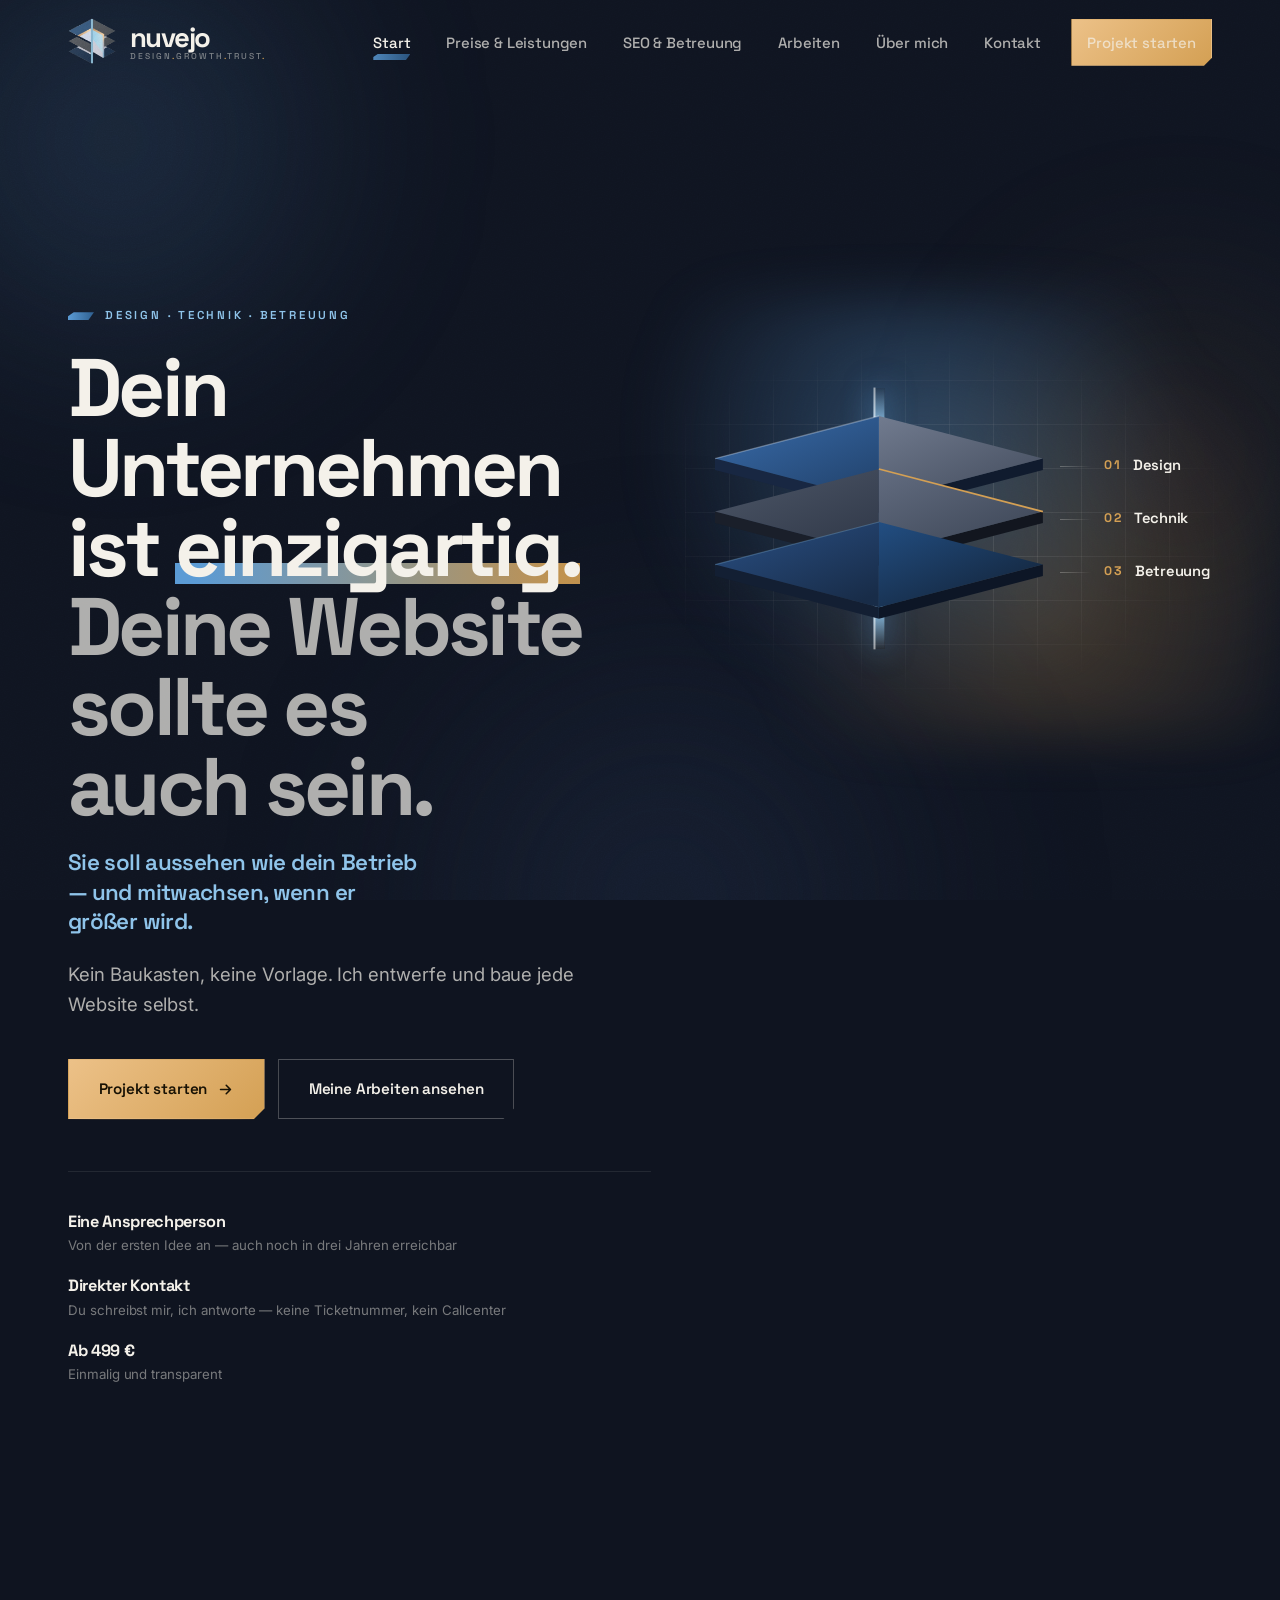
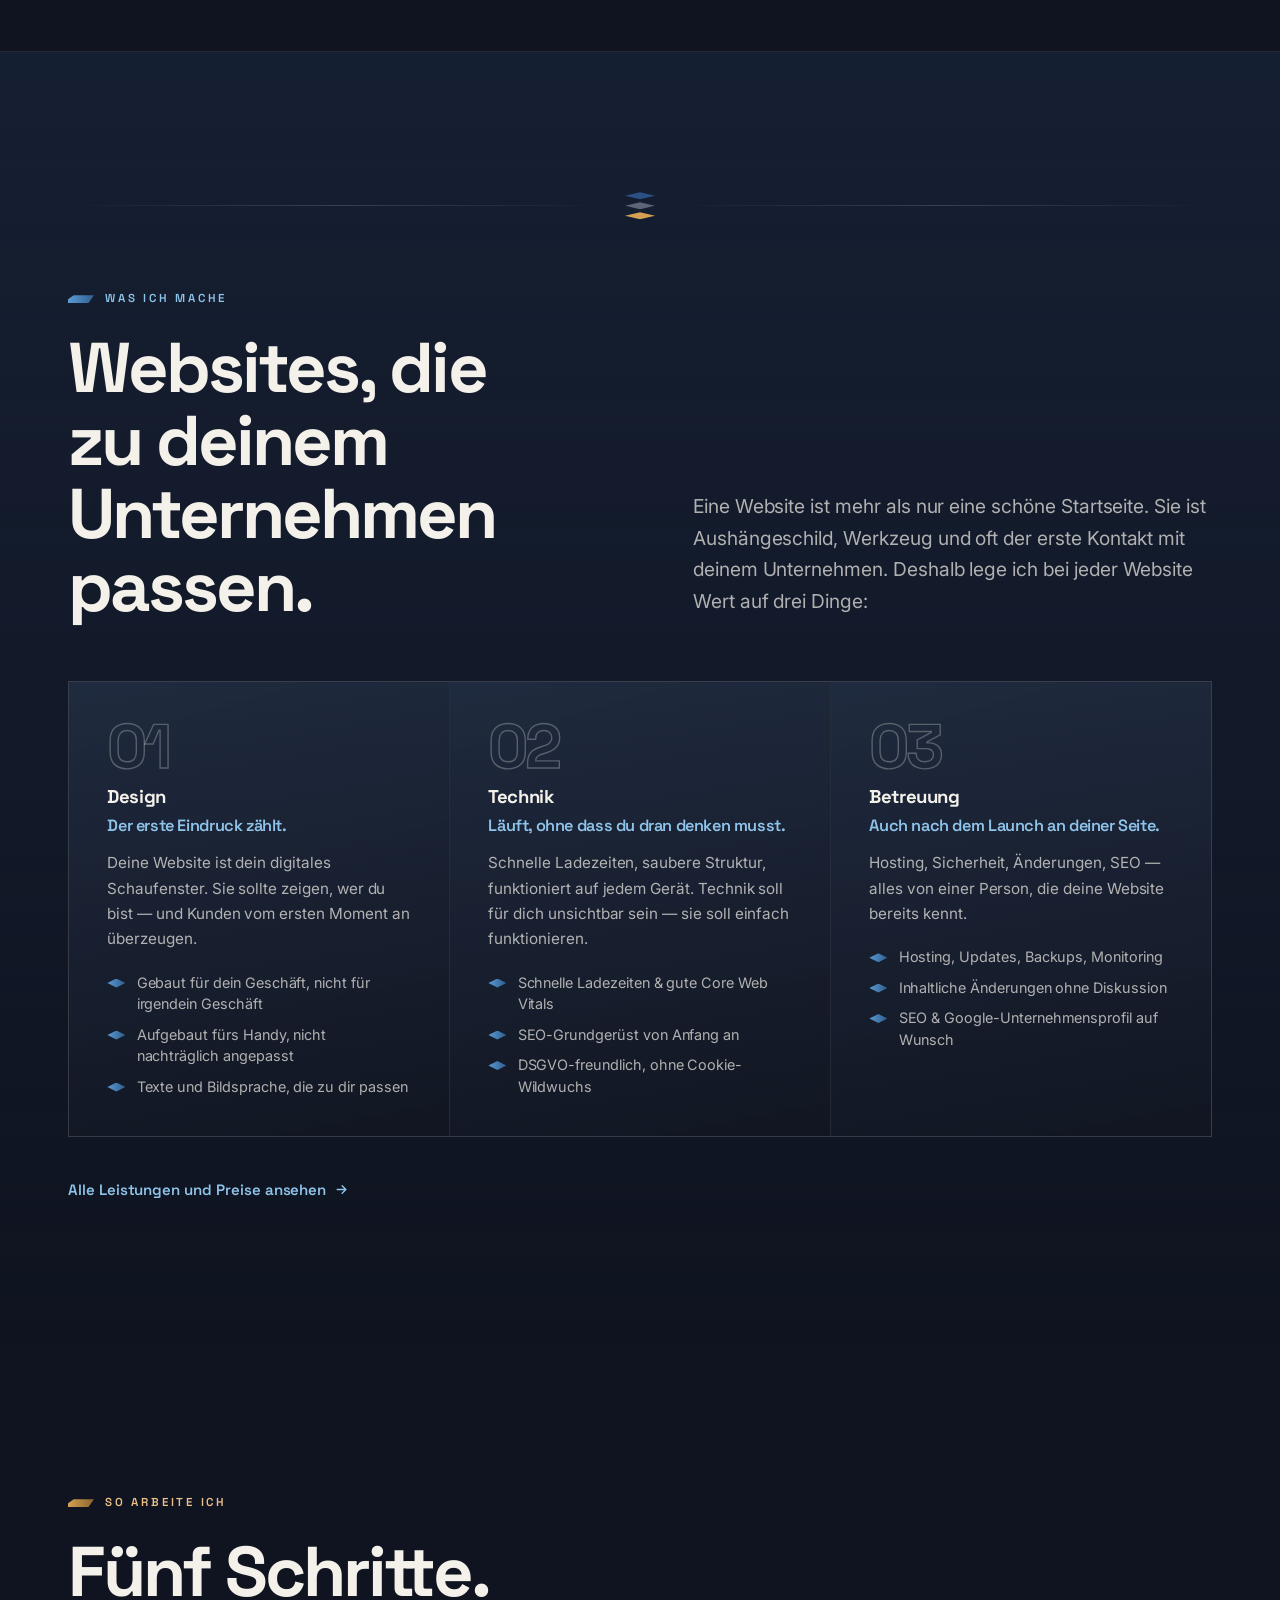
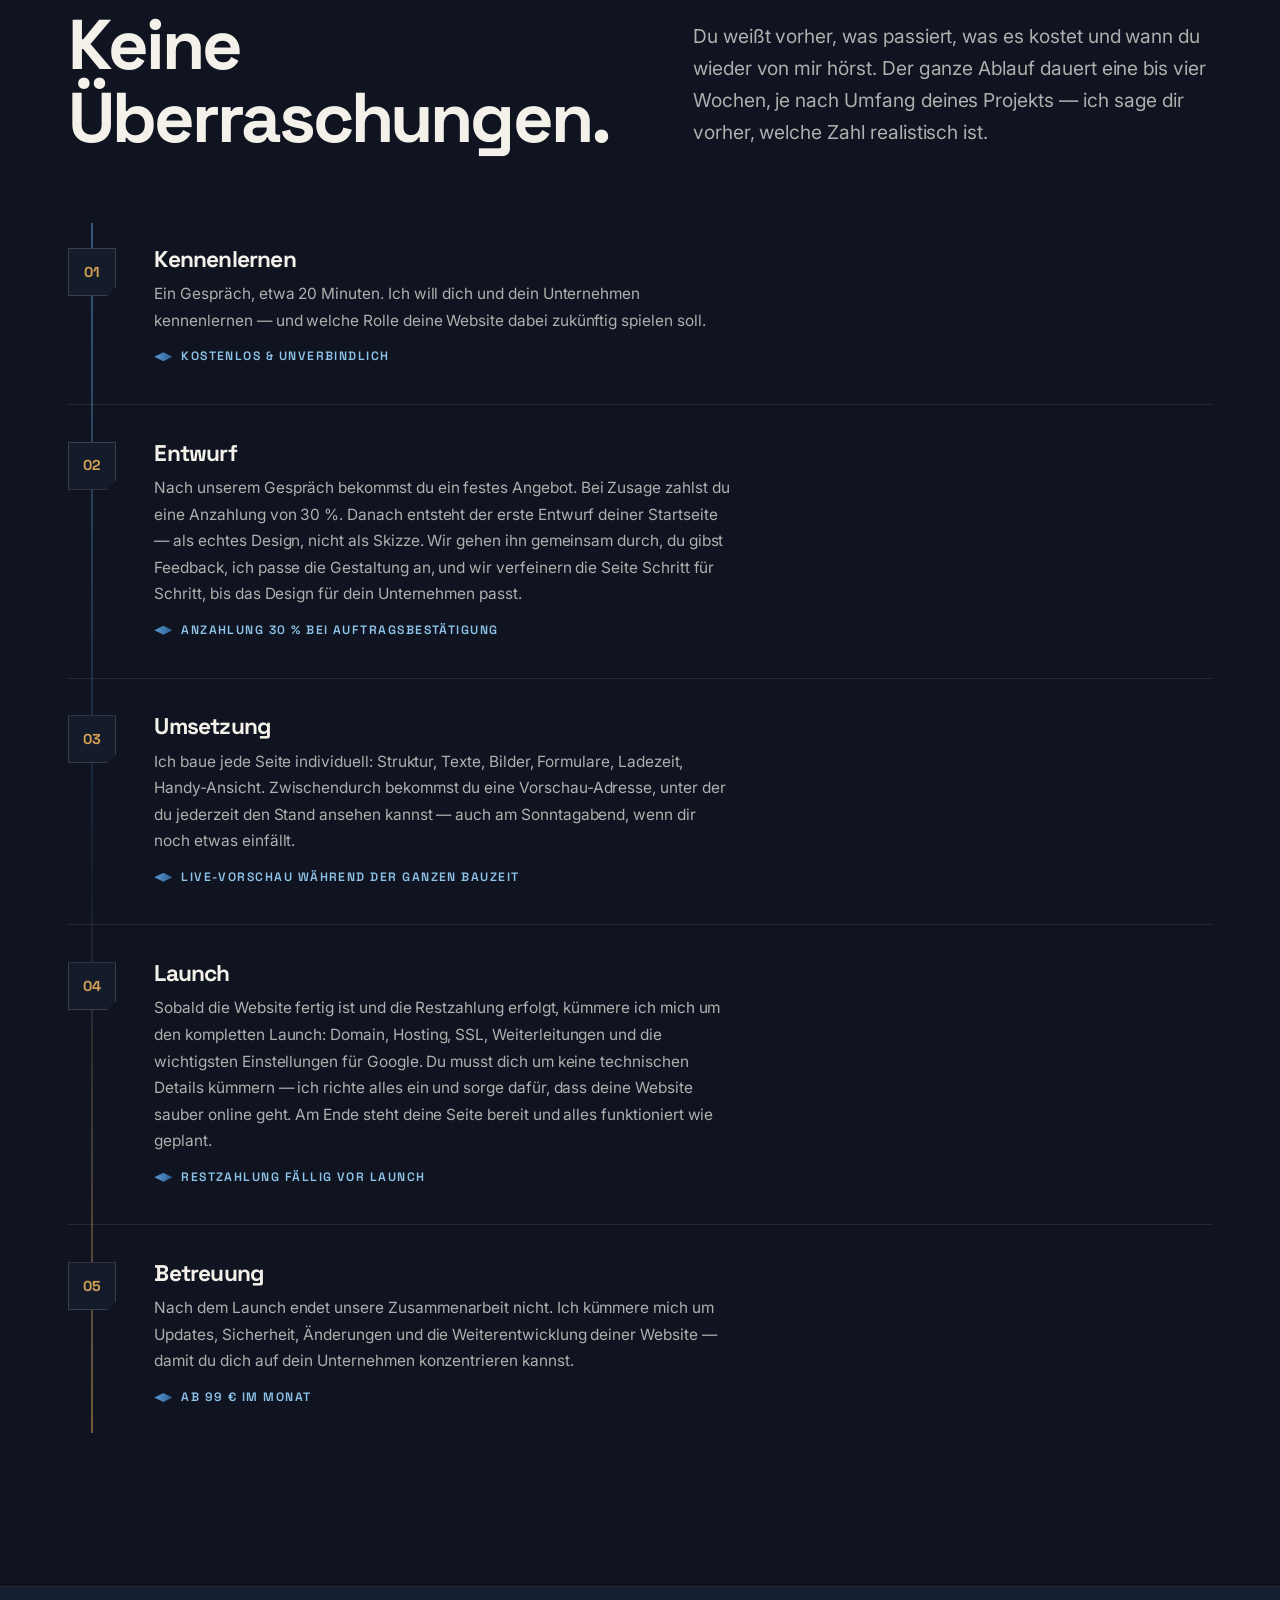
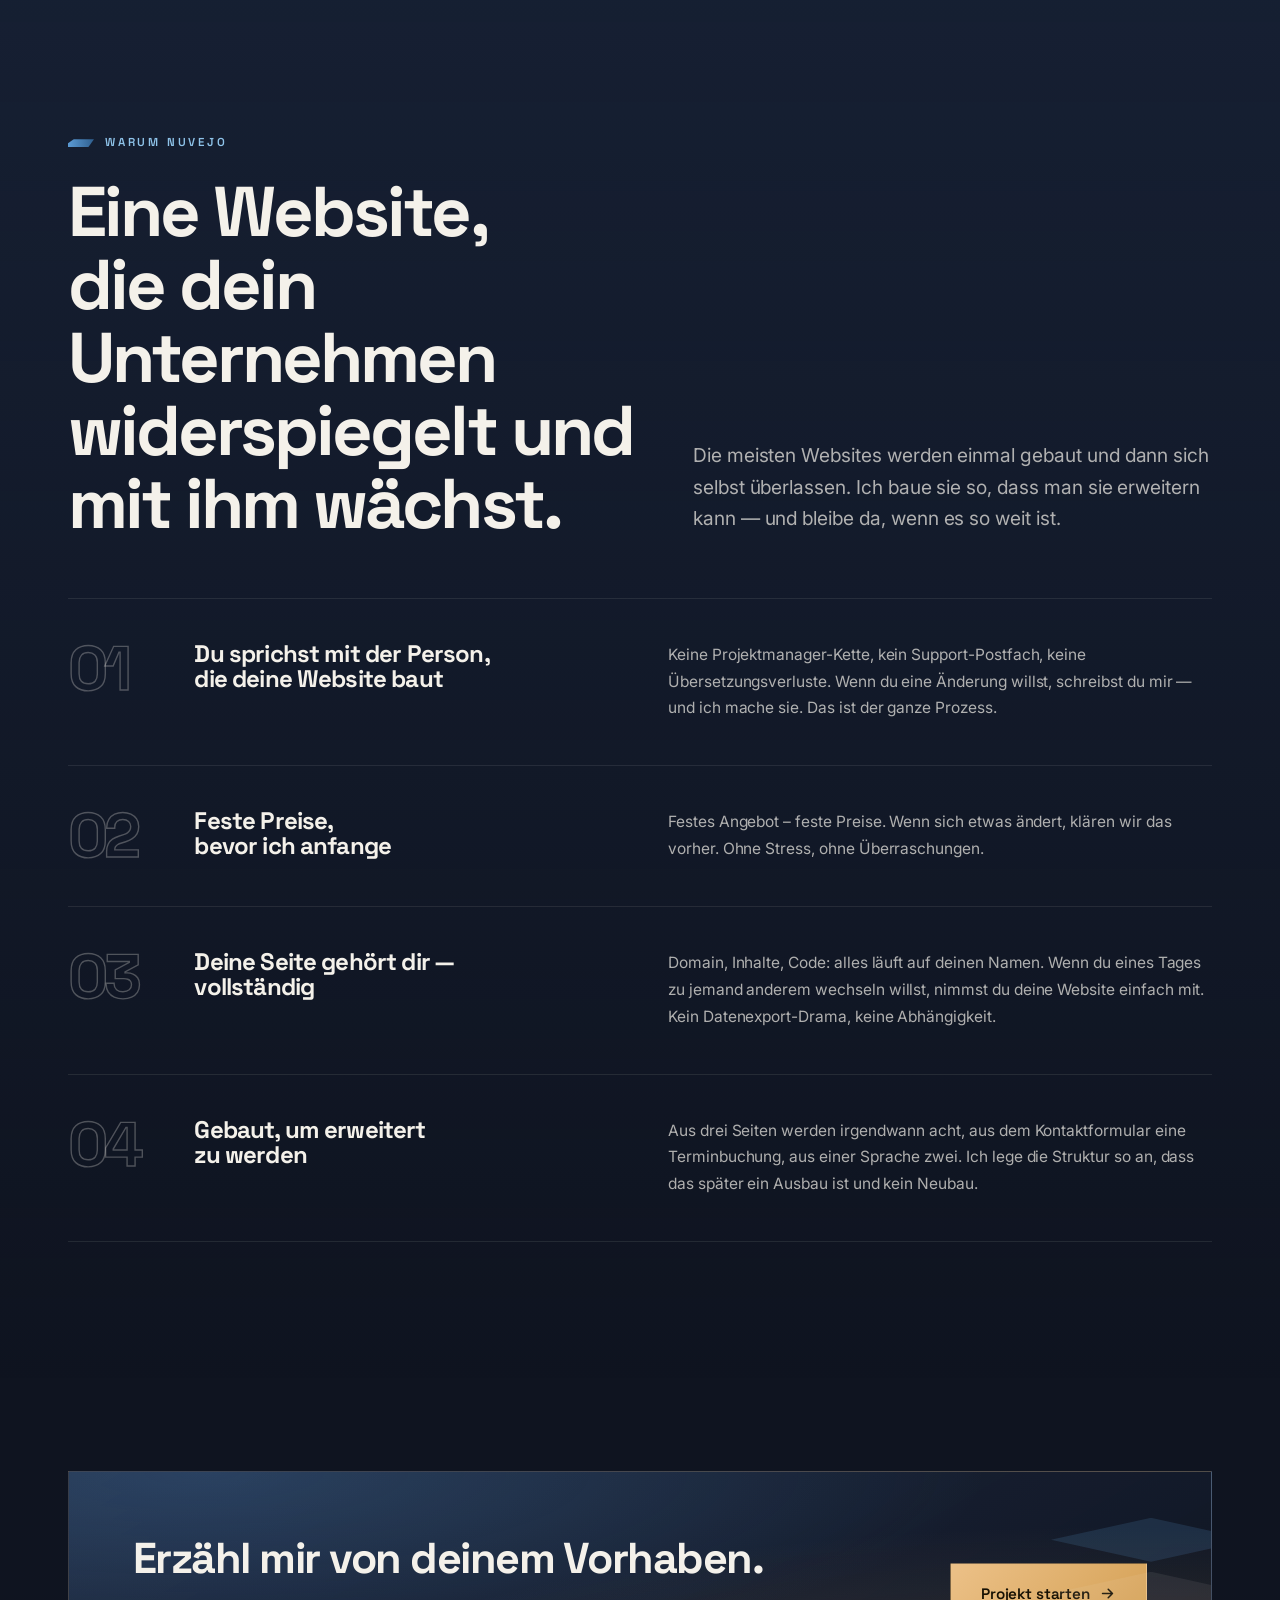
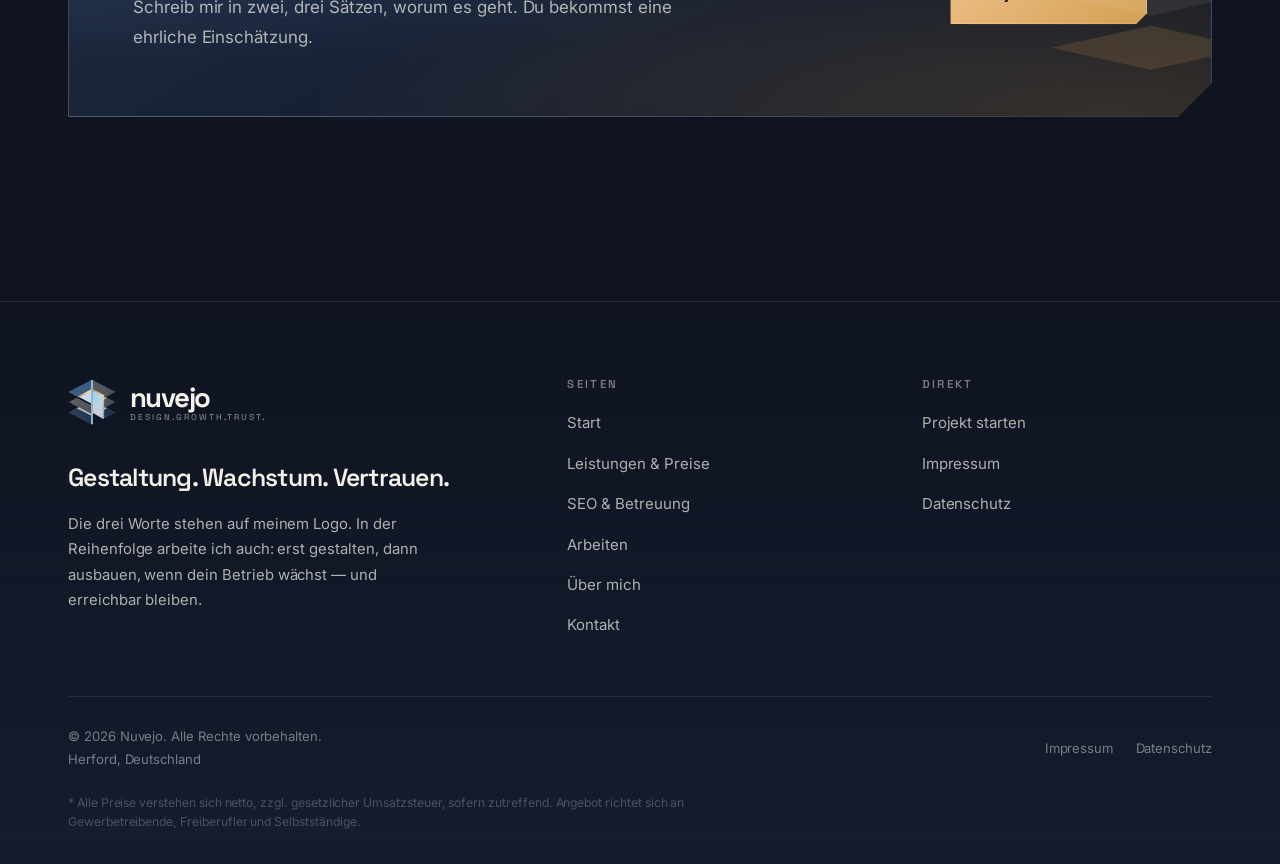
==== commit f82b4b83: "Footer: remove mailto link, use "Herford, Deutschland" - Remove the hallo@nuvejo.de mailto item from" ====
--- a/index.html
+++ b/index.html
@@ -538,7 +538,6 @@
       <div class="footer__col">
         <h4>Direkt</h4>
         <ul>
-          <li><a href="mailto:hallo@nuvejo.de">hallo@nuvejo.de</a></li>
           <li><a href="/kontakt">Projekt starten</a></li>
           <li><a href="/impressum">Impressum</a></li>
           <li><a href="/datenschutz">Datenschutz</a></li>
@@ -549,7 +548,7 @@
     <div class="footer__bottom">
       <p>
         © <span data-year>2026</span> Nuvejo. Alle Rechte vorbehalten.<br />
-        Herford, Germany
+        Herford, Deutschland
       </p>
       <nav class="footer__legal" aria-label="Rechtliches">
         <a href="/impressum">Impressum</a>
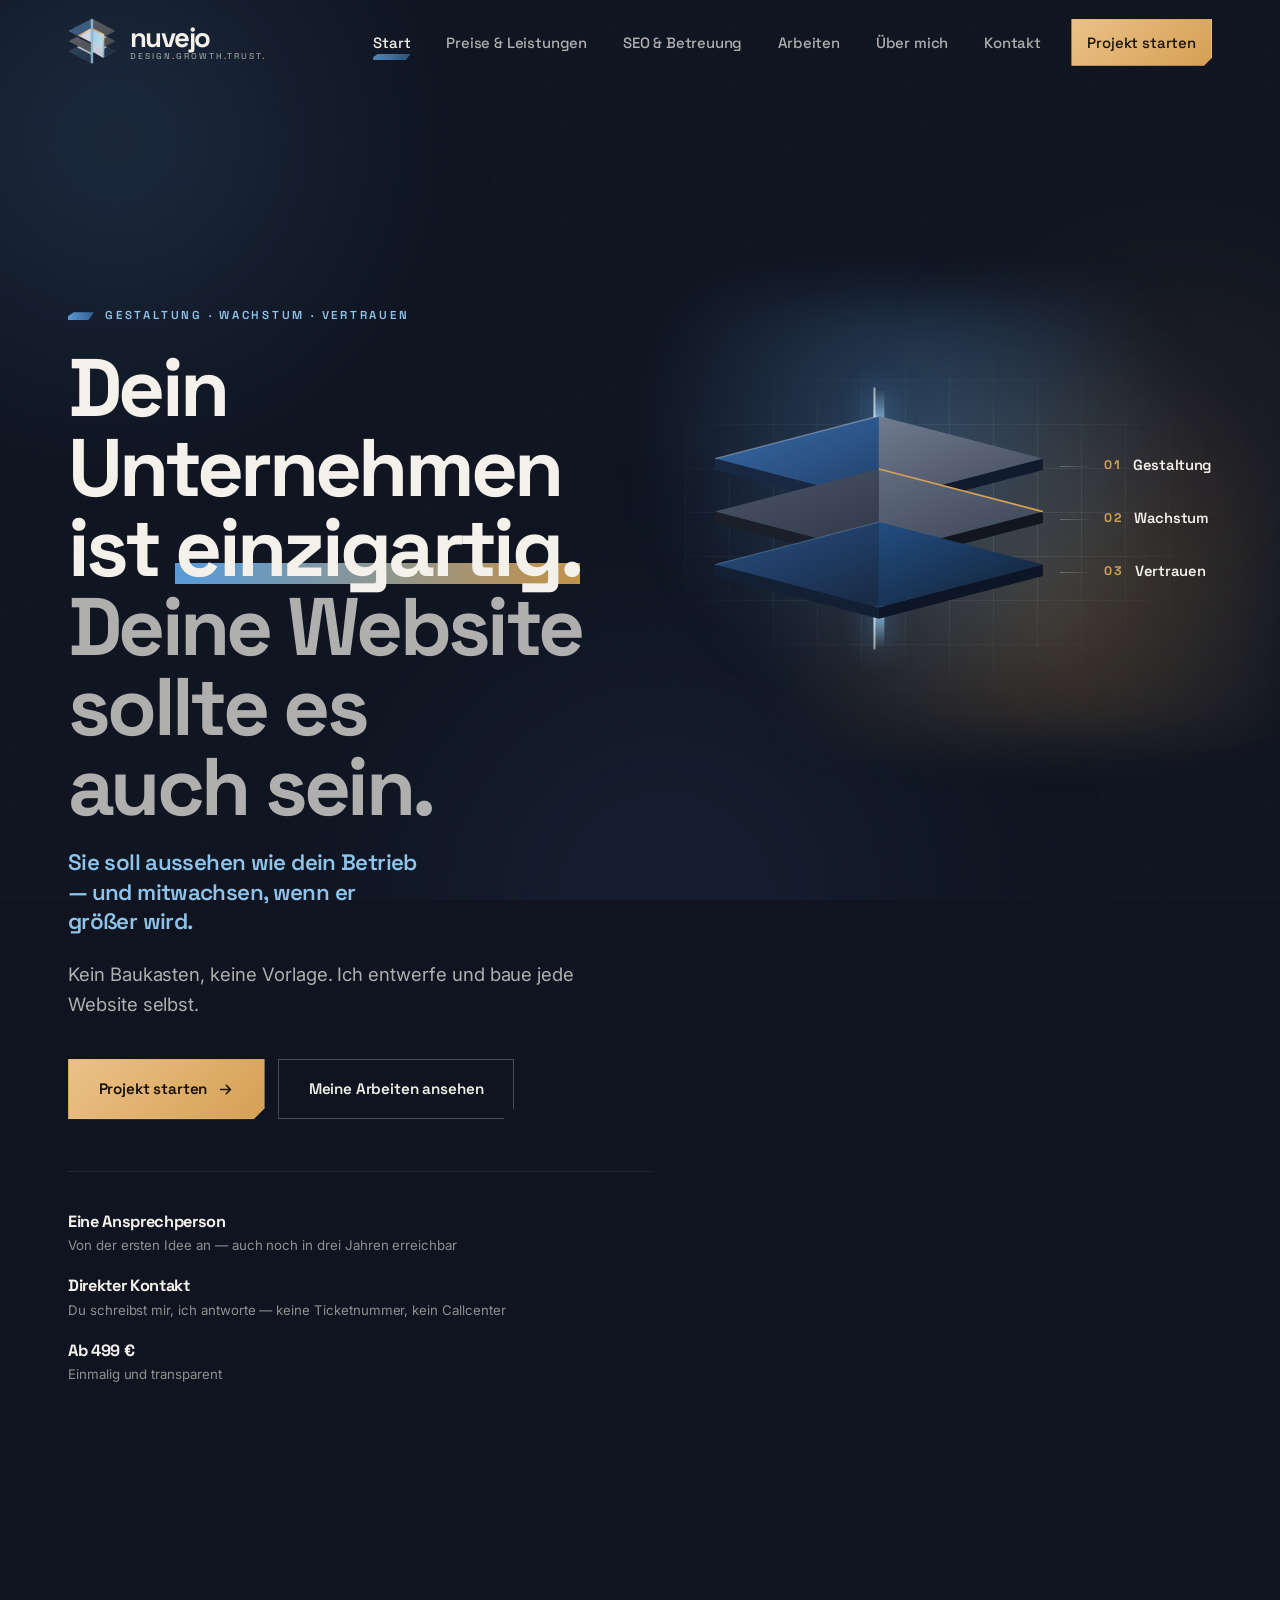
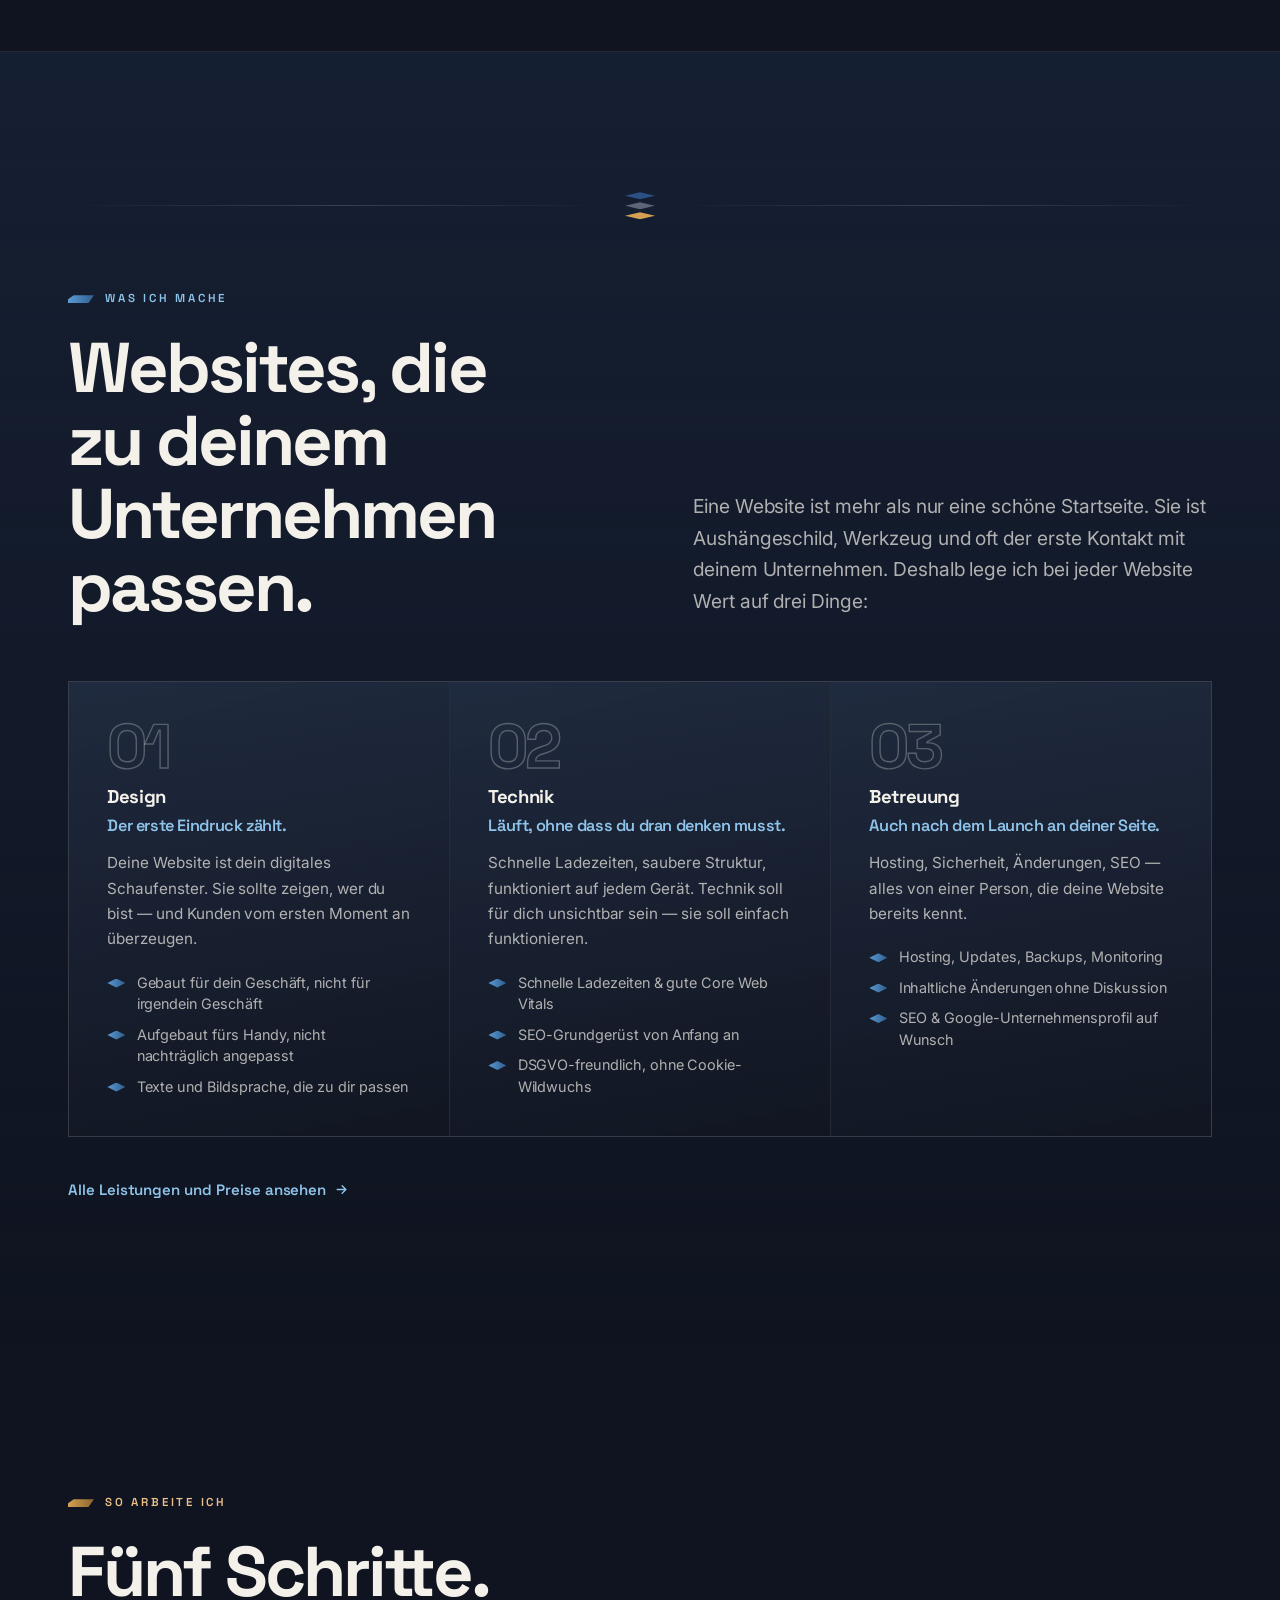
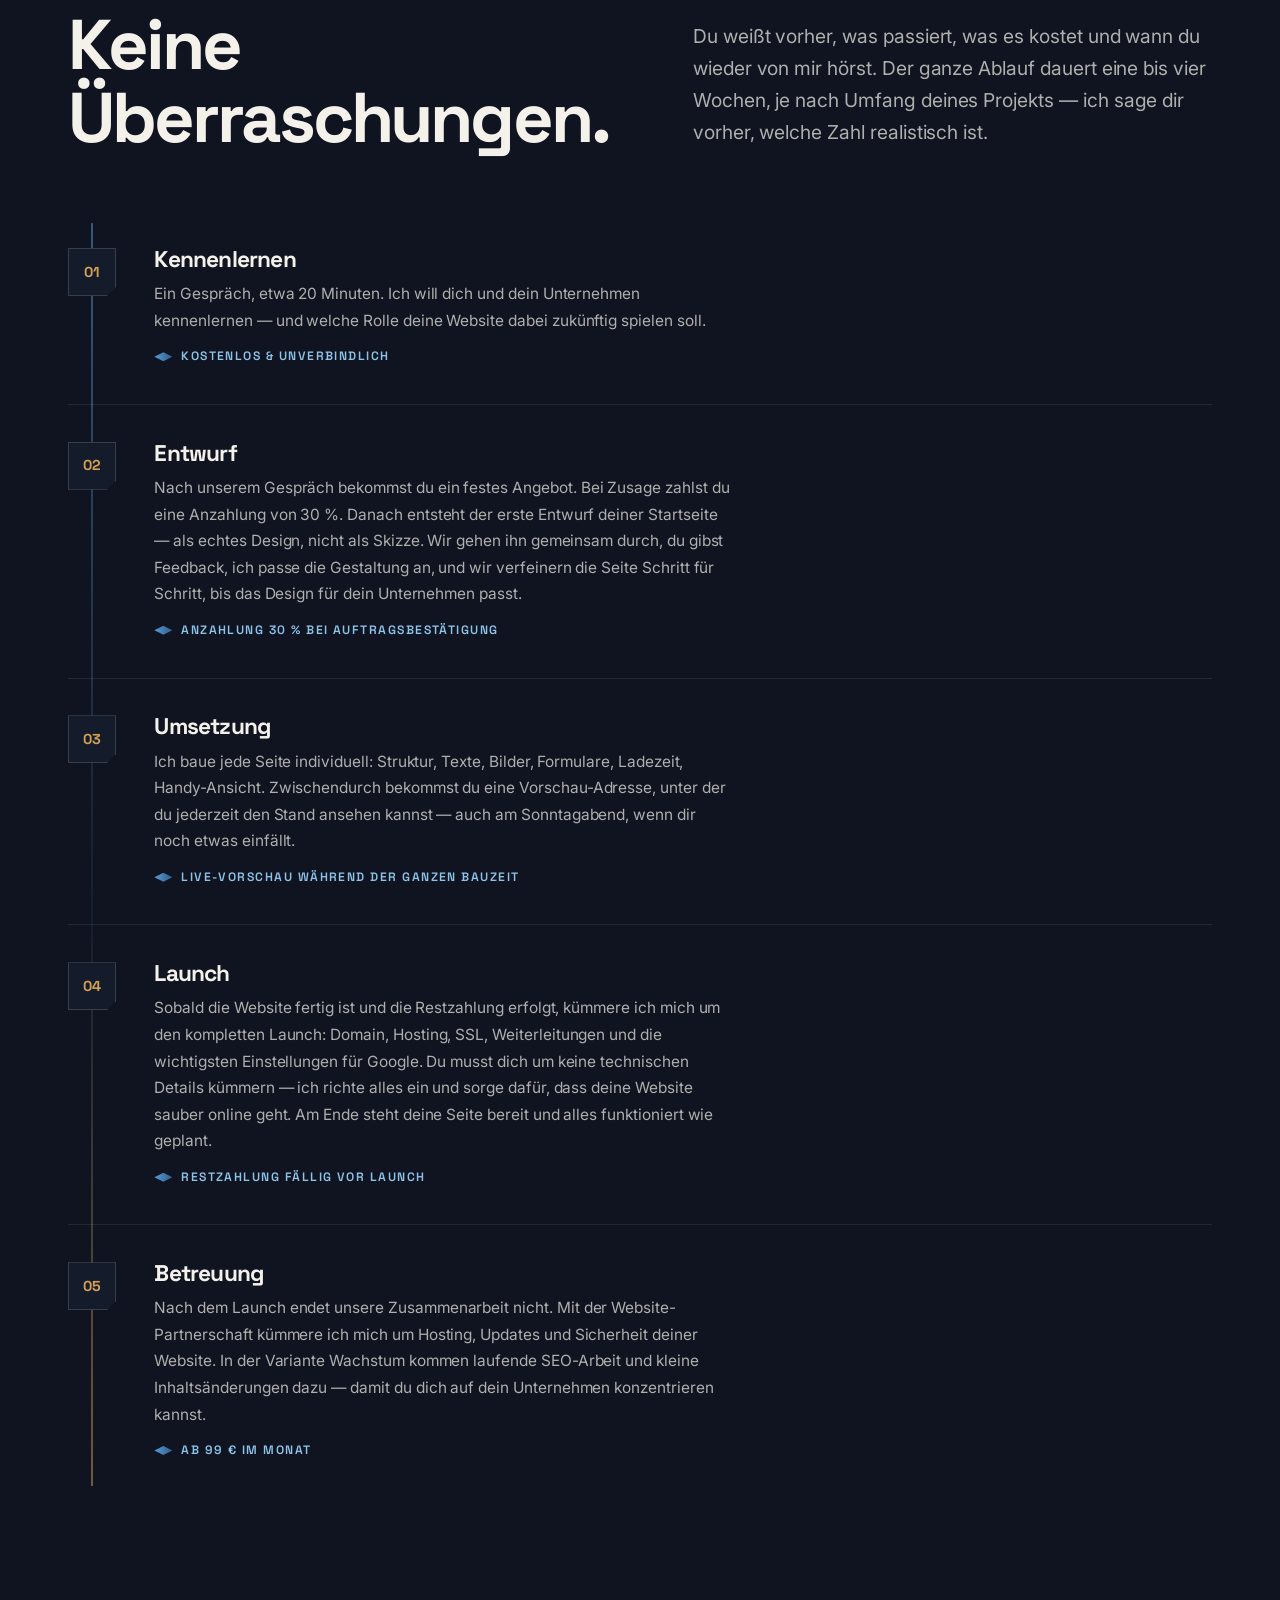
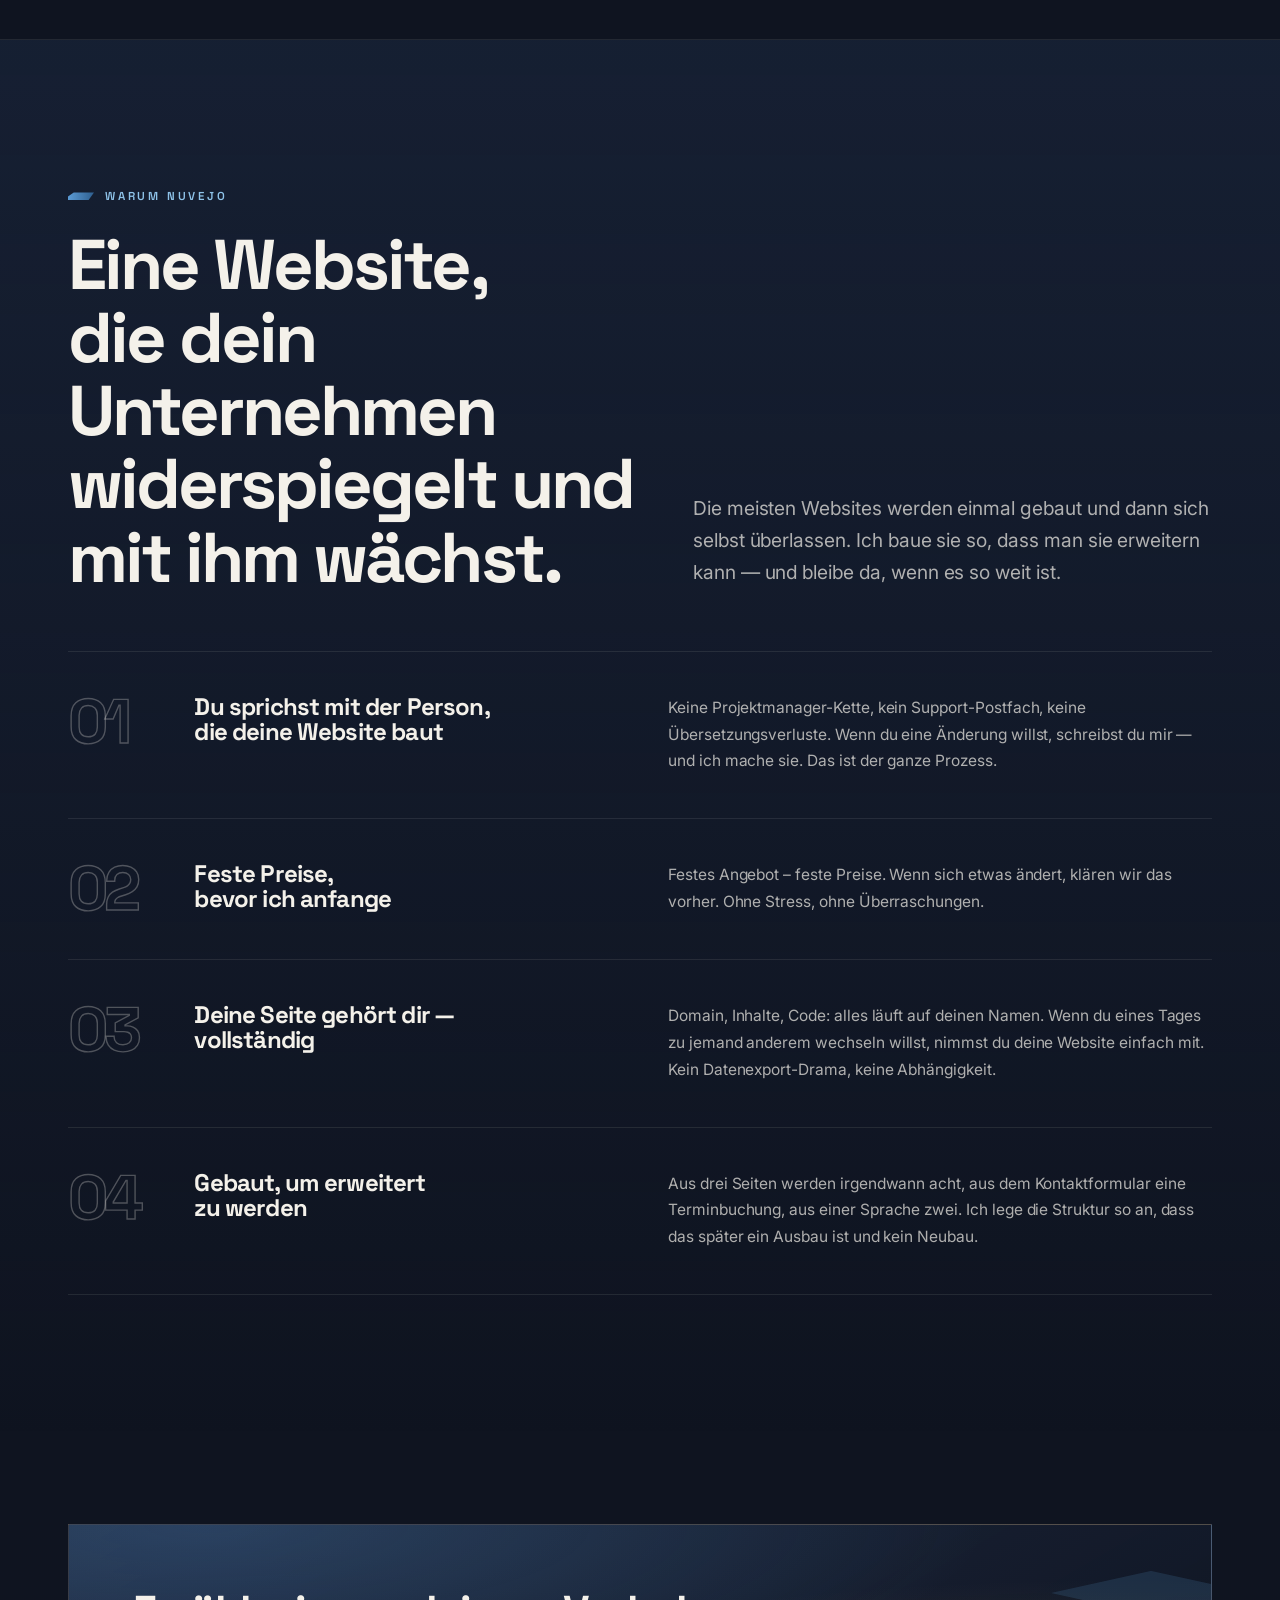
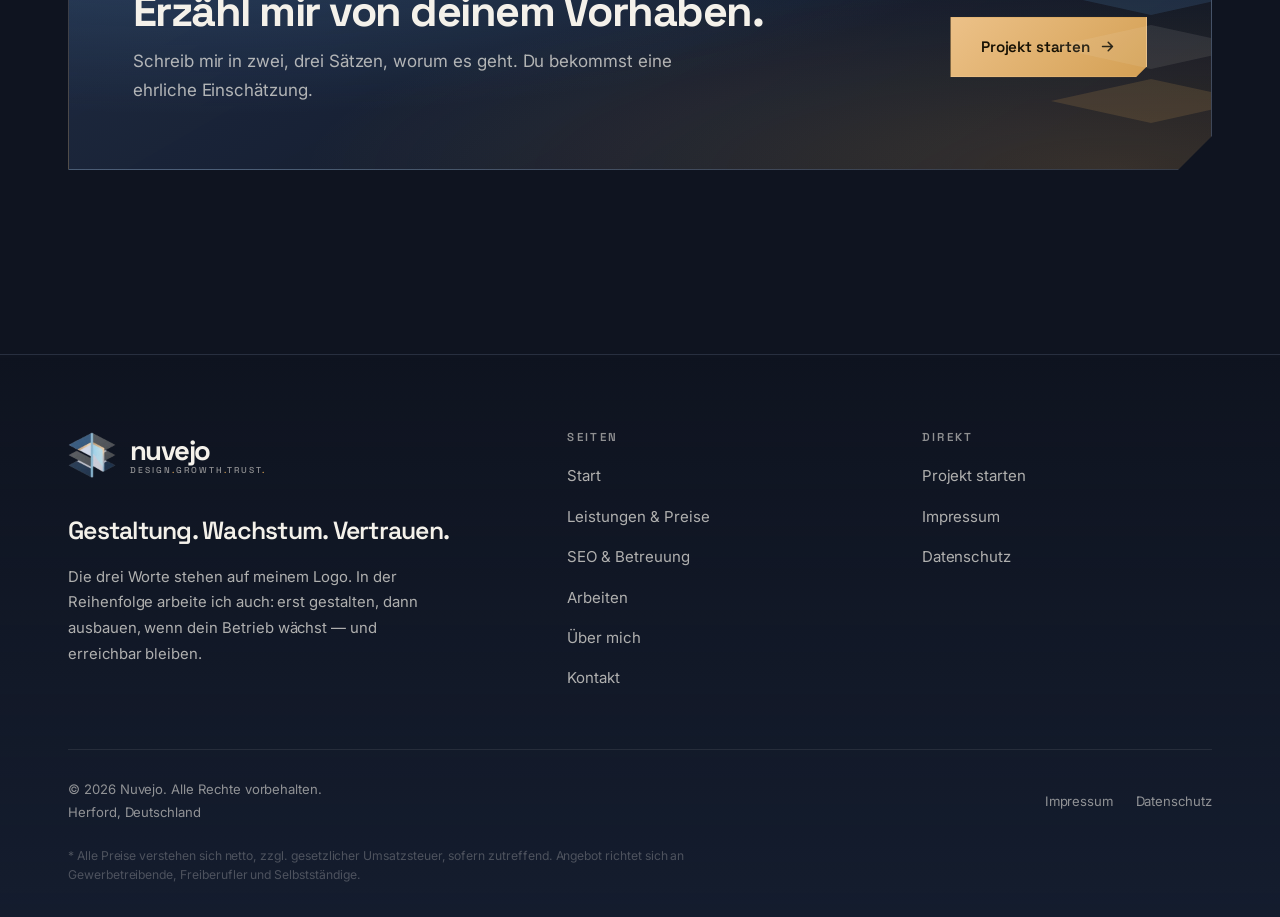
==== commit 11ff9af1: "Port nuvejo.com.au improvements to nuvejo.de (German, du) - Pricing: Basis/Wachstum plan names, Empf" ====
--- a/index.html
+++ b/index.html
@@ -4,7 +4,7 @@
 <meta charset="UTF-8" />
 <meta name="viewport" content="width=device-width, initial-scale=1" />
 
-<title>Nuvejo — Individuelles Webdesign für Unternehmen, die auffallen wollen</title>
+<title>Nuvejo | Individuelles Webdesign für Betriebe, die auffallen</title>
 <meta name="description" content="Kein Baukasten, keine Vorlage. Ich entwerfe und baue jede Website persönlich — Design, Technik und laufende Betreuung aus einer Hand. Websites ab 499 €." />
 <meta name="author" content="Nuvejo" />
 <meta name="robots" content="index, follow" />
@@ -22,7 +22,8 @@
 <link rel="icon" href="assets/img/favicon.svg" type="image/svg+xml" />
 <link rel="preconnect" href="https://fonts.googleapis.com" />
 <link rel="preconnect" href="https://fonts.gstatic.com" crossorigin />
-<link href="https://fonts.googleapis.com/css2?family=Space+Grotesk:wght@400;500;600;700&family=Inter:wght@400;500;600&display=swap" rel="stylesheet" />
+<link rel="preload" as="style" href="https://fonts.googleapis.com/css2?family=Space+Grotesk:wght@400;500;600;700&family=Inter:wght@400;500;600&display=swap" onload="this.onload=null;this.rel='stylesheet'" />
+<noscript><link href="https://fonts.googleapis.com/css2?family=Space+Grotesk:wght@400;500;600;700&family=Inter:wght@400;500;600&display=swap" rel="stylesheet" /></noscript>
 <link rel="stylesheet" href="assets/css/styles.css" />
 
 <script type="application/ld+json">
@@ -40,7 +41,7 @@
     { "@type": "Offer", "name": "Website Starter", "price": "499", "priceCurrency": "EUR" },
     { "@type": "Offer", "name": "Website Business", "price": "999", "priceCurrency": "EUR" },
     { "@type": "Offer", "name": "Website Premium", "price": "1499", "priceCurrency": "EUR" },
-    { "@type": "Offer", "name": "Website-Partnerschaft", "price": "99", "priceCurrency": "EUR" },
+    { "@type": "Offer", "name": "Website-Partnerschaft Basis", "price": "99", "priceCurrency": "EUR" },
     { "@type": "Offer", "name": "Website-Partnerschaft Wachstum", "price": "299", "priceCurrency": "EUR" }
   ]
 }
@@ -121,8 +122,8 @@
 <!-- ============ MASTHEAD ============ -->
 <header class="masthead">
   <div class="shell masthead__in">
-    <a class="brand" href="/" aria-label="Nuvejo — Startseite">
-      <span class="brand__mark"><img src="assets/img/nuvejo-mark.png" alt="Nuvejo" /></span>
+    <a class="brand" href="/" aria-label="nuvejo Design.Growth.Trust. - Startseite">
+      <span class="brand__mark"><img src="assets/img/nuvejo-mark.webp" alt="Nuvejo" /></span>
       <span class="brand__type">
         <span class="brand__name">nuvejo</span>
         <span class="brand__tag">Design<i>.</i>Growth<i>.</i>Trust<i>.</i></span>
@@ -144,6 +145,40 @@
     </nav>
   </div>
 </header>
+<script>
+/* Menü-Drawer. Direkt nach dem Header gebunden, damit ein Tippen schon
+   funktioniert, bevor der Rest der Seite und assets/js/main.js geladen sind. */
+(function () {
+  var burger = document.querySelector('.burger');
+  var nav = document.getElementById('mainnav');
+  var veil = document.querySelector('.nav-veil');
+  if (!burger || !nav) return;
+  function setNav(open) {
+    burger.setAttribute('aria-expanded', String(open));
+    burger.setAttribute('aria-label', open ? 'Menü schließen' : 'Menü öffnen');
+    nav.classList.toggle('is-open', open);
+    if (veil) veil.classList.toggle('is-on', open);
+    document.body.classList.toggle('nav-locked', open);
+  }
+  burger.addEventListener('click', function () {
+    setNav(burger.getAttribute('aria-expanded') !== 'true');
+  });
+  if (veil) veil.addEventListener('click', function () { setNav(false); });
+  nav.addEventListener('click', function (e) {
+    if (e.target.closest('a')) setNav(false);
+  });
+  document.addEventListener('keydown', function (e) {
+    if (e.key === 'Escape' && burger.getAttribute('aria-expanded') === 'true') {
+      setNav(false);
+      burger.focus();
+    }
+  });
+  // Drawer zurücksetzen, wenn das Fenster wieder Desktop-Breite hat (passt zum 1100px-Breakpoint im CSS).
+  window.addEventListener('resize', function () {
+    if (window.innerWidth > 1100) setNav(false);
+  });
+})();
+</script>
 
 <main id="main">
 
@@ -152,7 +187,7 @@
     <div class="shell hero__grid">
 
       <div class="hero__copy">
-        <p class="eyebrow rv">Design · Technik · Betreuung</p>
+        <p class="eyebrow rv">Gestaltung · Wachstum · Vertrauen</p>
 
         <h1 class="hero__title rv">
           Dein Unternehmen<br />ist <span class="beamed">einzigartig.</span>
@@ -217,7 +252,7 @@
                   <path d="M0 52 200 0" stroke="rgba(255,255,255,.30)" stroke-width="1.6" fill="none" />
                 </svg>
               </div>
-              <span class="stack__tag"><b>01</b><em>Design</em></span>
+              <span class="stack__tag"><b>01</b><em>Gestaltung</em></span>
             </div>
 
             <div class="stack__layer" style="--i:1; --d:.62">
@@ -230,7 +265,7 @@
                   <path d="M200 0 400 52" stroke="#d4a054" stroke-width="2.2" fill="none" />
                 </svg>
               </div>
-              <span class="stack__tag"><b>02</b><em>Technik</em></span>
+              <span class="stack__tag"><b>02</b><em>Wachstum</em></span>
             </div>
 
             <div class="stack__layer" style="--i:2; --d:.3">
@@ -243,7 +278,7 @@
                   <path d="M0 52 200 0" stroke="rgba(143,196,234,.28)" stroke-width="1.4" fill="none" />
                 </svg>
               </div>
-              <span class="stack__tag"><b>03</b><em>Betreuung</em></span>
+              <span class="stack__tag"><b>03</b><em>Vertrauen</em></span>
             </div>
           </div>
         </div>
@@ -409,10 +444,11 @@
           <div class="step__body">
             <h3>Betreuung</h3>
             <p>
-              Nach dem Launch endet unsere Zusammenarbeit nicht. Ich kümmere
-              mich um Updates, Sicherheit, Änderungen und die Weiterentwicklung
-              deiner Website — damit du dich auf dein Unternehmen konzentrieren
-              kannst.
+              Nach dem Launch endet unsere Zusammenarbeit nicht. Mit der
+              Website-Partnerschaft kümmere ich mich um Hosting, Updates und
+              Sicherheit deiner Website. In der Variante Wachstum kommen
+              laufende SEO-Arbeit und kleine Inhaltsänderungen dazu — damit du
+              dich auf dein Unternehmen konzentrieren kannst.
             </p>
             <span class="step__meta"><span class="plate-dot"></span>Ab 99 € im Monat</span>
           </div>
@@ -508,8 +544,8 @@
   <div class="shell">
     <div class="footer__top">
       <div class="footer__brand">
-        <a class="brand" href="/" aria-label="Nuvejo — Startseite">
-          <span class="brand__mark"><img src="assets/img/nuvejo-mark.png" alt="Nuvejo" /></span>
+        <a class="brand" href="/" aria-label="nuvejo Design.Growth.Trust. - Startseite">
+          <span class="brand__mark"><img src="assets/img/nuvejo-mark.webp" alt="Nuvejo" /></span>
           <span class="brand__type">
             <span class="brand__name">nuvejo</span>
             <span class="brand__tag">Design<i>.</i>Growth<i>.</i>Trust<i>.</i></span>
@@ -524,7 +560,7 @@
       </div>
 
       <div class="footer__col">
-        <h4>Seiten</h4>
+        <h4 aria-level="3">Seiten</h4>
         <ul>
           <li><a href="/">Start</a></li>
           <li><a href="/leistungen">Leistungen &amp; Preise</a></li>
@@ -536,7 +572,7 @@
       </div>
 
       <div class="footer__col">
-        <h4>Direkt</h4>
+        <h4 aria-level="3">Direkt</h4>
         <ul>
           <li><a href="/kontakt">Projekt starten</a></li>
           <li><a href="/impressum">Impressum</a></li>
--- a/assets/css/styles.css
+++ b/assets/css/styles.css
@@ -33,7 +33,7 @@
   /* Text */
   --paper:      #f4f1ea;
   --paper-2:    rgba(244, 241, 234, 0.70);
-  --paper-3:    rgba(244, 241, 234, 0.46);
+  --paper-3:    rgba(244, 241, 234, 0.56);
   --paper-4:    rgba(244, 241, 234, 0.26);
 
   /* Lines */
@@ -455,6 +455,8 @@
 .mainnav a[aria-current="page"]::after { opacity: 0.85; transform: translateY(0) scaleX(1); }
 .mainnav a[aria-current="page"] { color: var(--paper); }
 .mainnav .btn { margin-left: 0.6rem; }
+/* .mainnav a (above) would otherwise override the button colour and leave pale text on the gold gradient */
+.mainnav .btn { color: var(--btn-fg); }
 
 .burger {
   display: none;
@@ -1440,15 +1442,15 @@
    would collide with the brand lockup (or wrap onto two lines). */
 @media (max-width: 1100px) {
   .burger { display: flex; }
+  /* Keep the burger/close button above the open drawer, which slides over it */
+  .burger { position: relative; z-index: 60; }
   .mainnav {
     position: fixed; inset: 0 0 0 auto;
     width: min(360px, 86vw);
     flex-direction: column; align-items: stretch; justify-content: flex-start;
     gap: 0;
     padding: 6.5rem 1.75rem 2.5rem;
-    background: rgba(11,15,24,0.97);
-    backdrop-filter: blur(20px);
-    -webkit-backdrop-filter: blur(20px);
+    background: rgba(11,15,24,0.98);
     border-left: 1px solid var(--line);
     transform: translateX(100%);
     /* Hidden for real when closed: keeps the links out of the tab order and
@@ -1477,12 +1479,23 @@
   .nav-veil {
     position: fixed; inset: 0; z-index: 50;
     background: rgba(6,9,15,0.6);
-    backdrop-filter: blur(2px);
     opacity: 0; pointer-events: none;
     transition: opacity 0.4s var(--ease);
   }
   .nav-veil.is-on { opacity: 1; pointer-events: auto; }
-  body.nav-locked { overflow: hidden; }
+  body.nav-locked { overflow: clip; }
+  /* html carries overflow-x:hidden, so overflow:hidden on body made body its own scroll box and the sticky
+     header (with the close button) scrolled away while the drawer was open on a scrolled page. */
+  html:has(body.nav-locked) { overflow: hidden; }
+  /* A backdrop-filter on the sticky header makes it the containing block for
+     the fixed drawer inside it, so once the page was scrolled the drawer
+     shrank to the header's height and sat off screen. No blur here; a more
+     solid background instead. Desktop (no drawer) keeps the blur. */
+  .masthead.is-stuck {
+    background: rgba(11, 15, 24, 0.94);
+    backdrop-filter: none;
+    -webkit-backdrop-filter: none;
+  }
 }
 
 /* Layout breakpoints unrelated to the navigation. */
@@ -1511,6 +1524,7 @@
   .step { grid-template-columns: 40px minmax(0, 1fr); gap: 1rem; }
   .step__mark { width: 40px; height: 40px; font-size: 0.82rem; }
   .flow::before { left: 19px; }
+  .cmp-only { display: none; }
   .compare { display: none; }
   .compare-cards { display: grid; gap: 1rem; }
   .dev-desk { width: 100%; }
@@ -1557,3 +1571,12 @@
   .masthead, .footer, .aura, .grain, .stage { display: none; }
   body { background: #fff; color: #000; }
 }
+
+/* Pricing: 12-month plan line, footnotes, link in the contact card */
+.tier__plan { margin: 0 0 0.35rem; font-size: 0.83rem; line-height: 1.5; color: var(--paper-2); }
+.tier__plan strong { color: var(--gold-hi); font-weight: 600; }
+.fnotes { display: grid; gap: 0.6rem; margin-top: 1.4rem; max-width: 88ch; }
+.fnotes ul { display: grid; gap: 0.25rem; padding-left: 1.1rem; list-style: disc; }
+.fnotes .star { margin-right: 0.2rem; }
+.reach__v a { color: var(--sky-hi); text-decoration: underline; text-underline-offset: 3px; }
+.star--alt { font-size: 0.95em; vertical-align: baseline; margin-left: 0.2rem; }
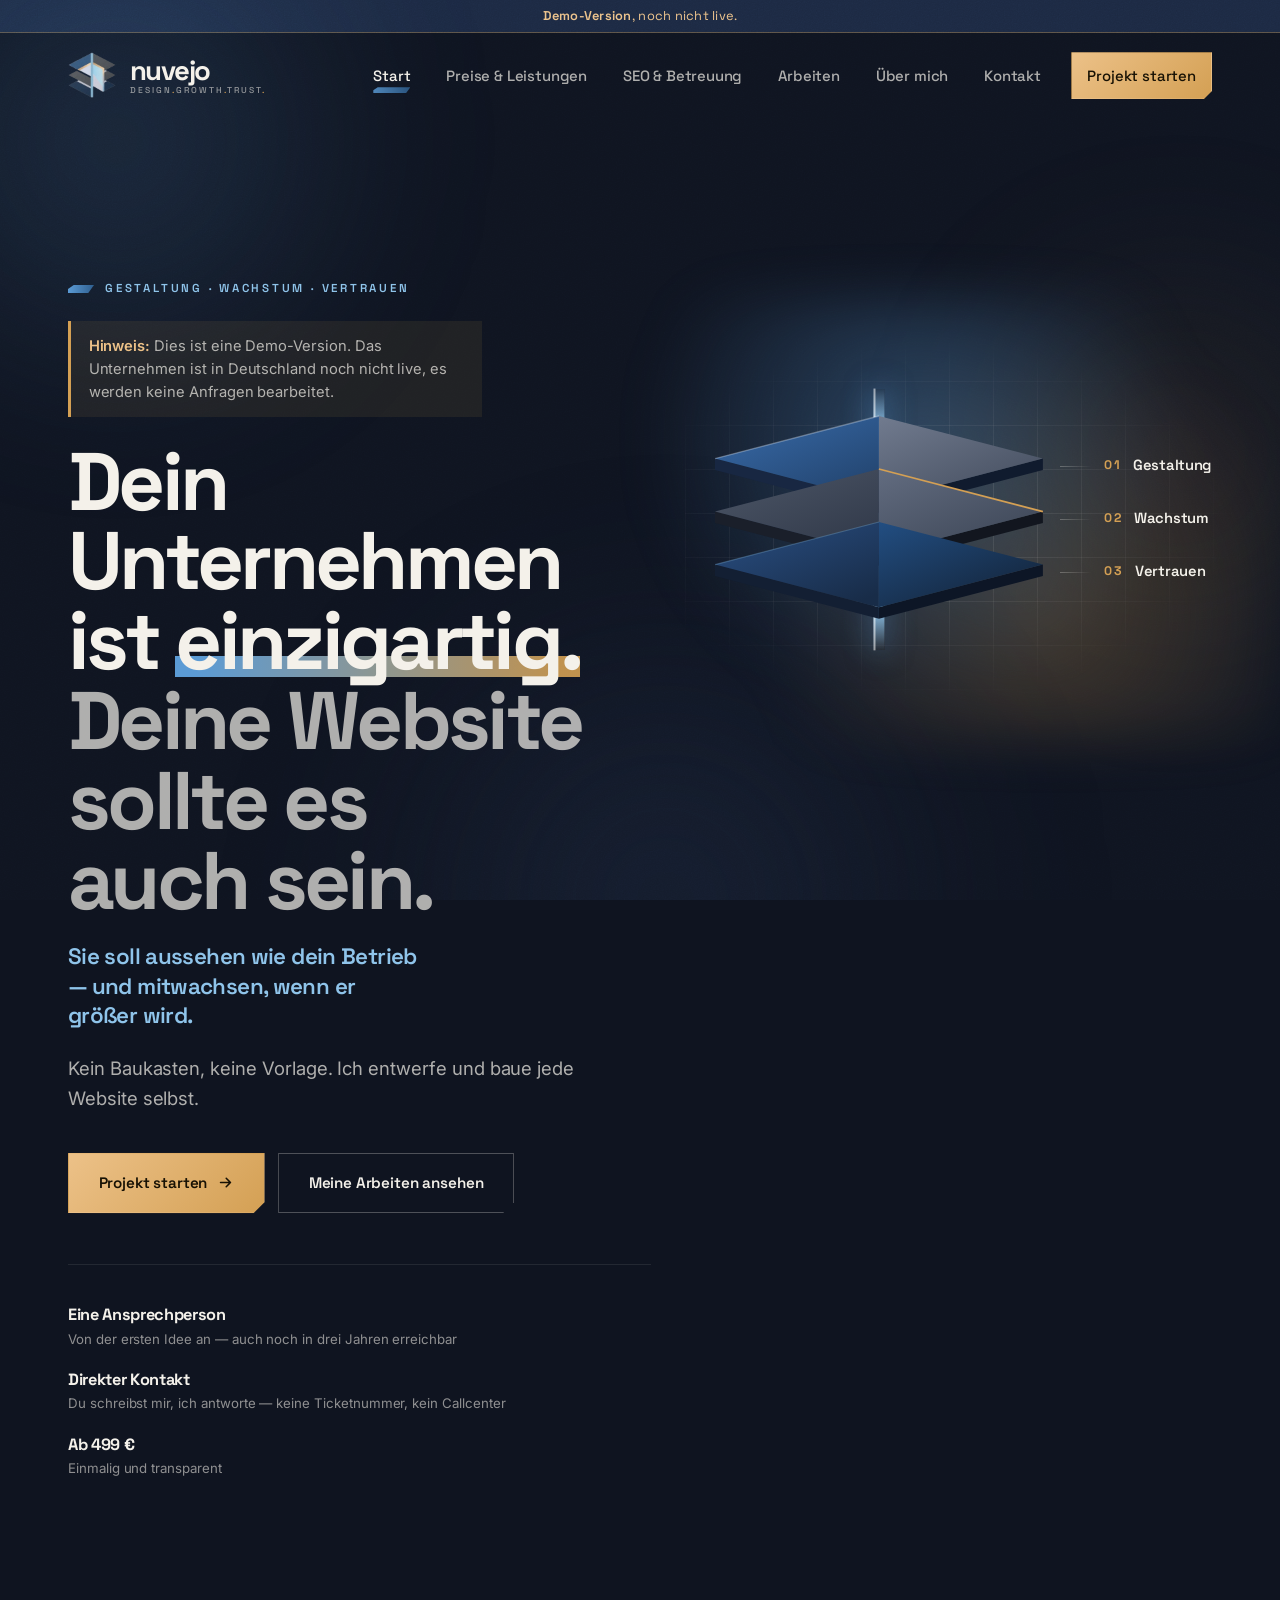
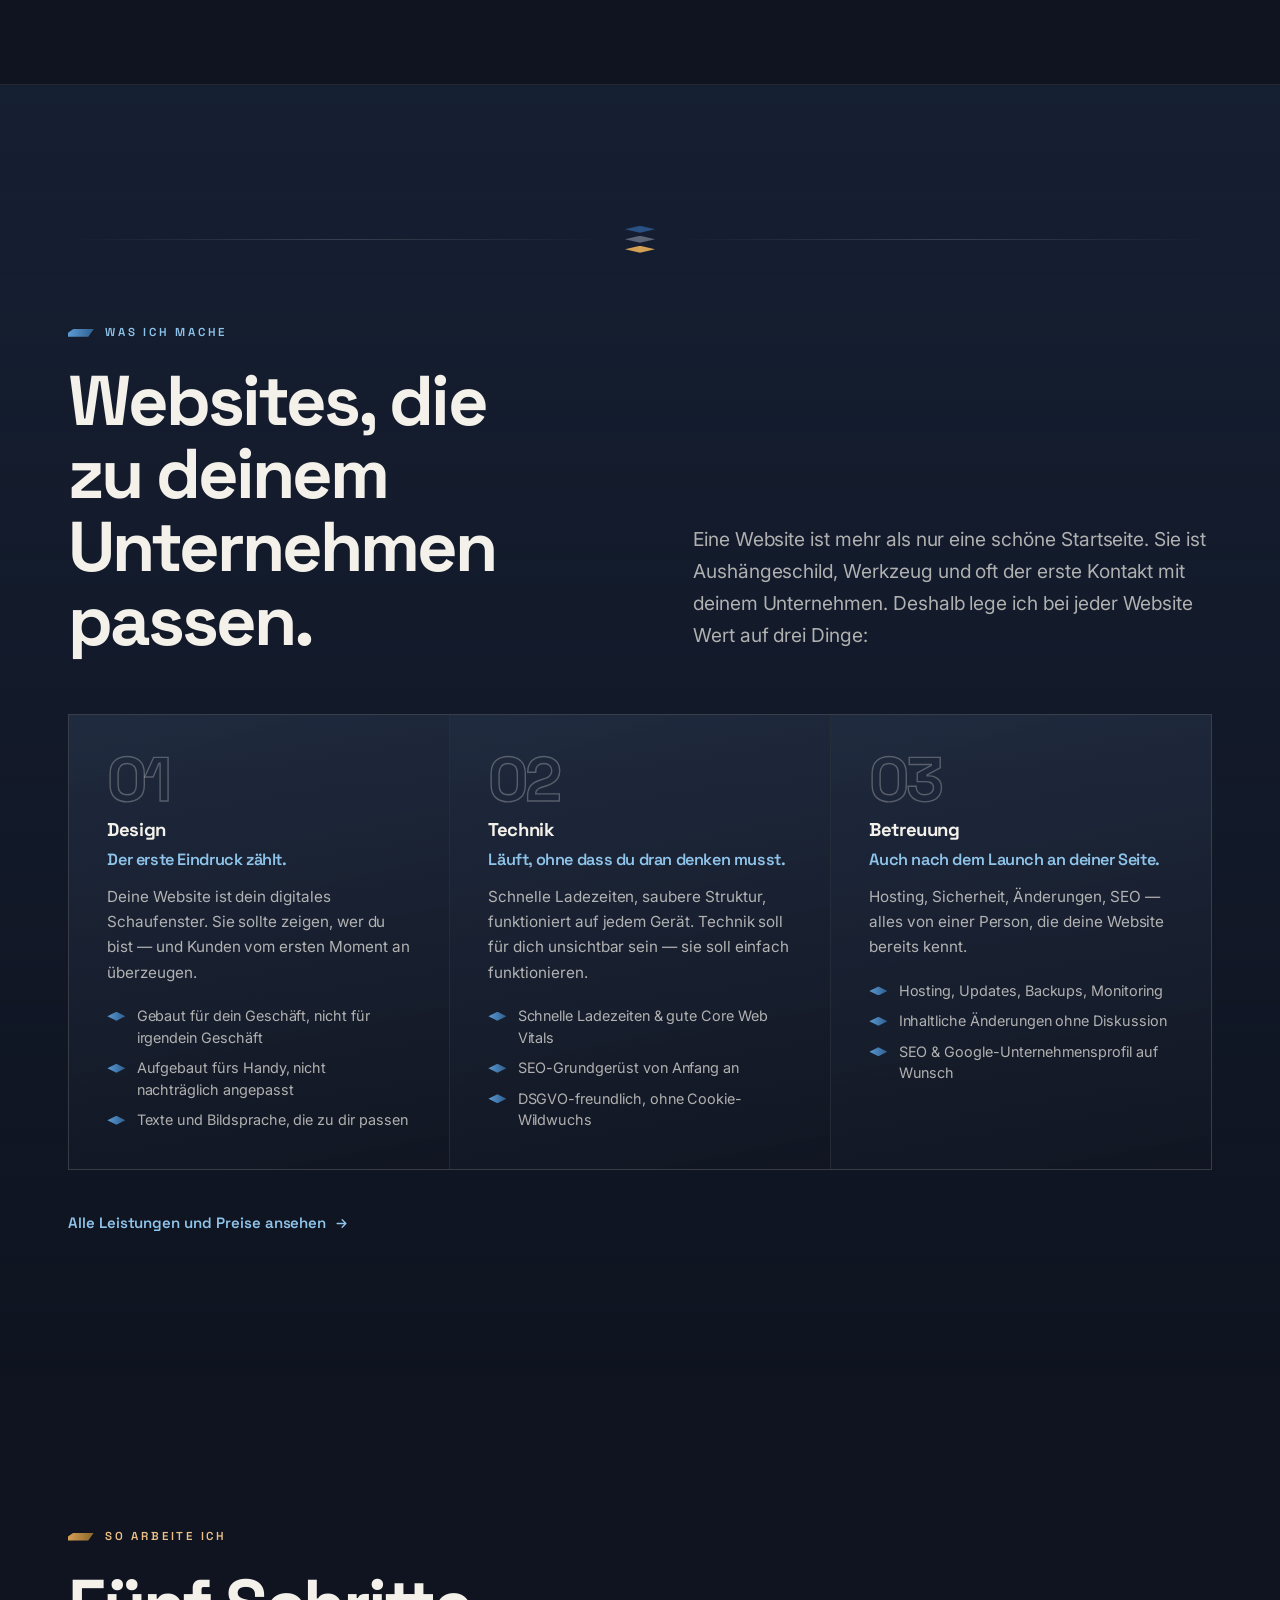
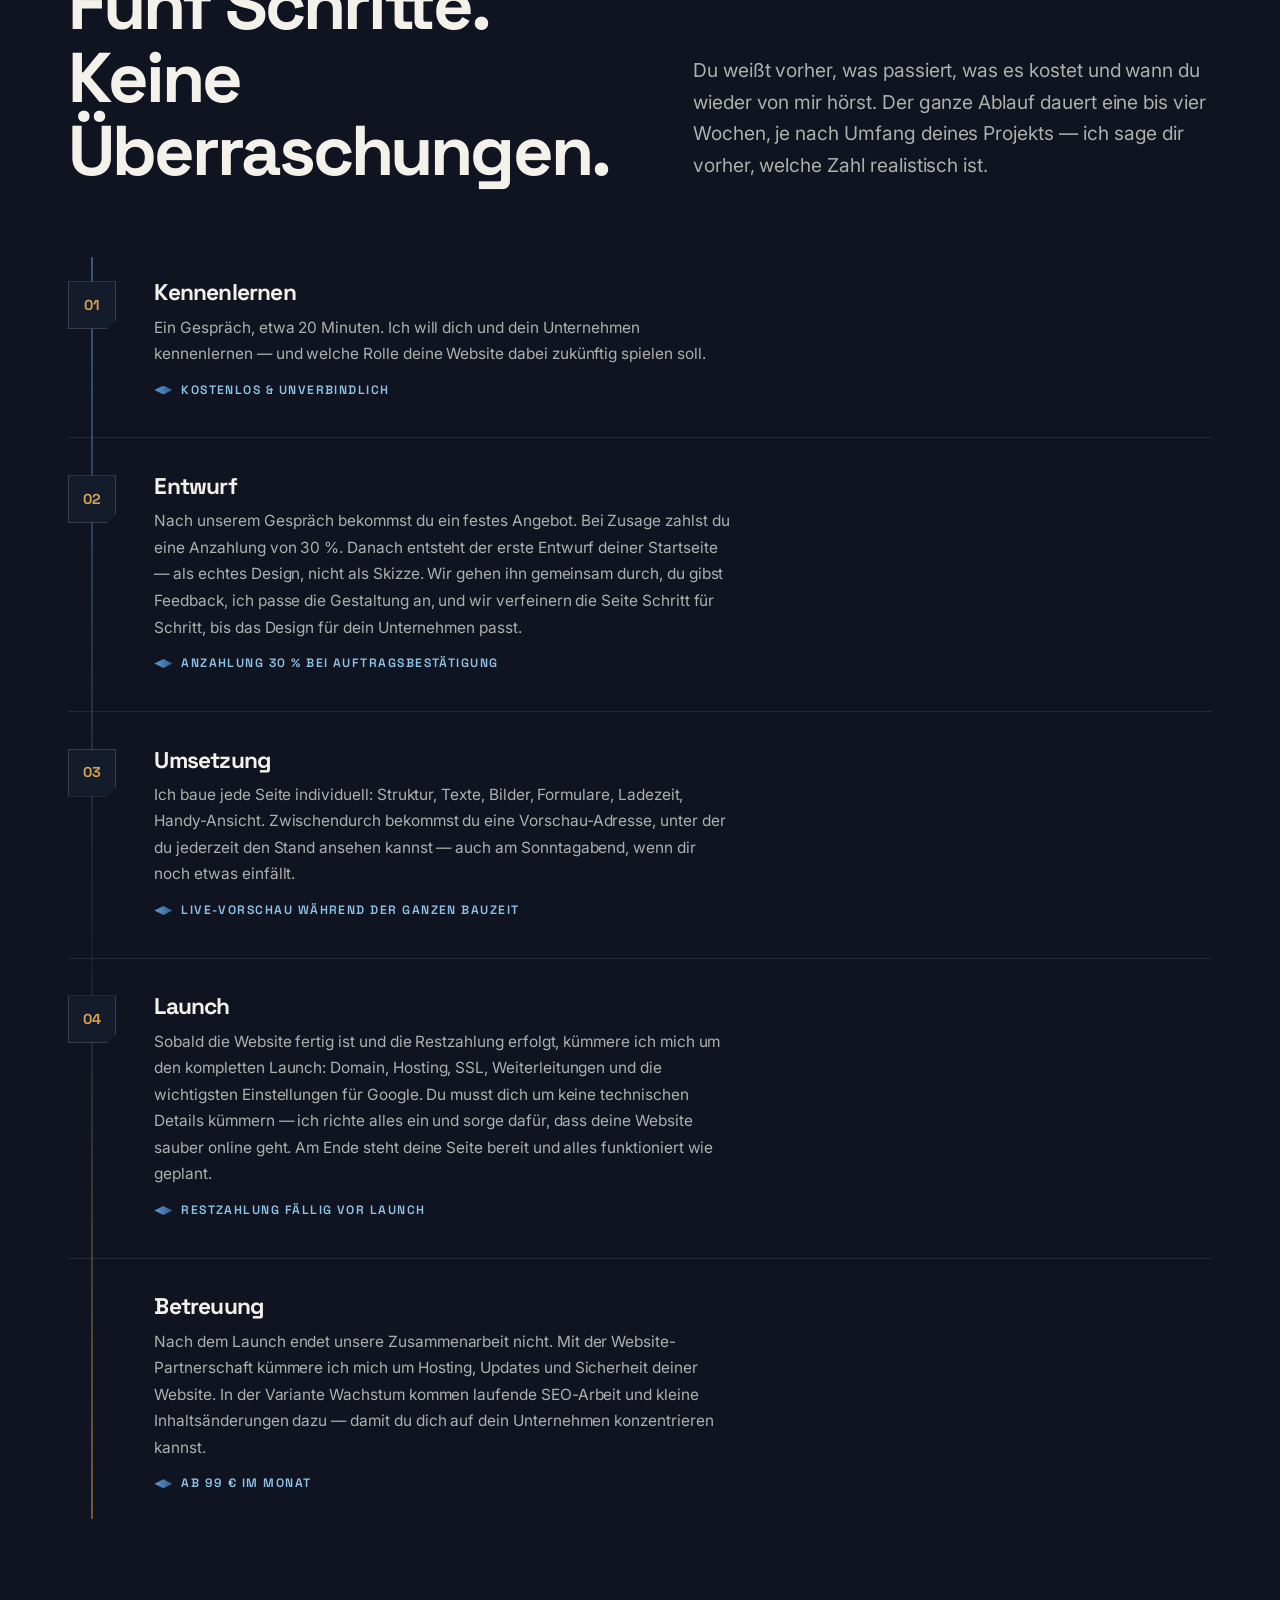
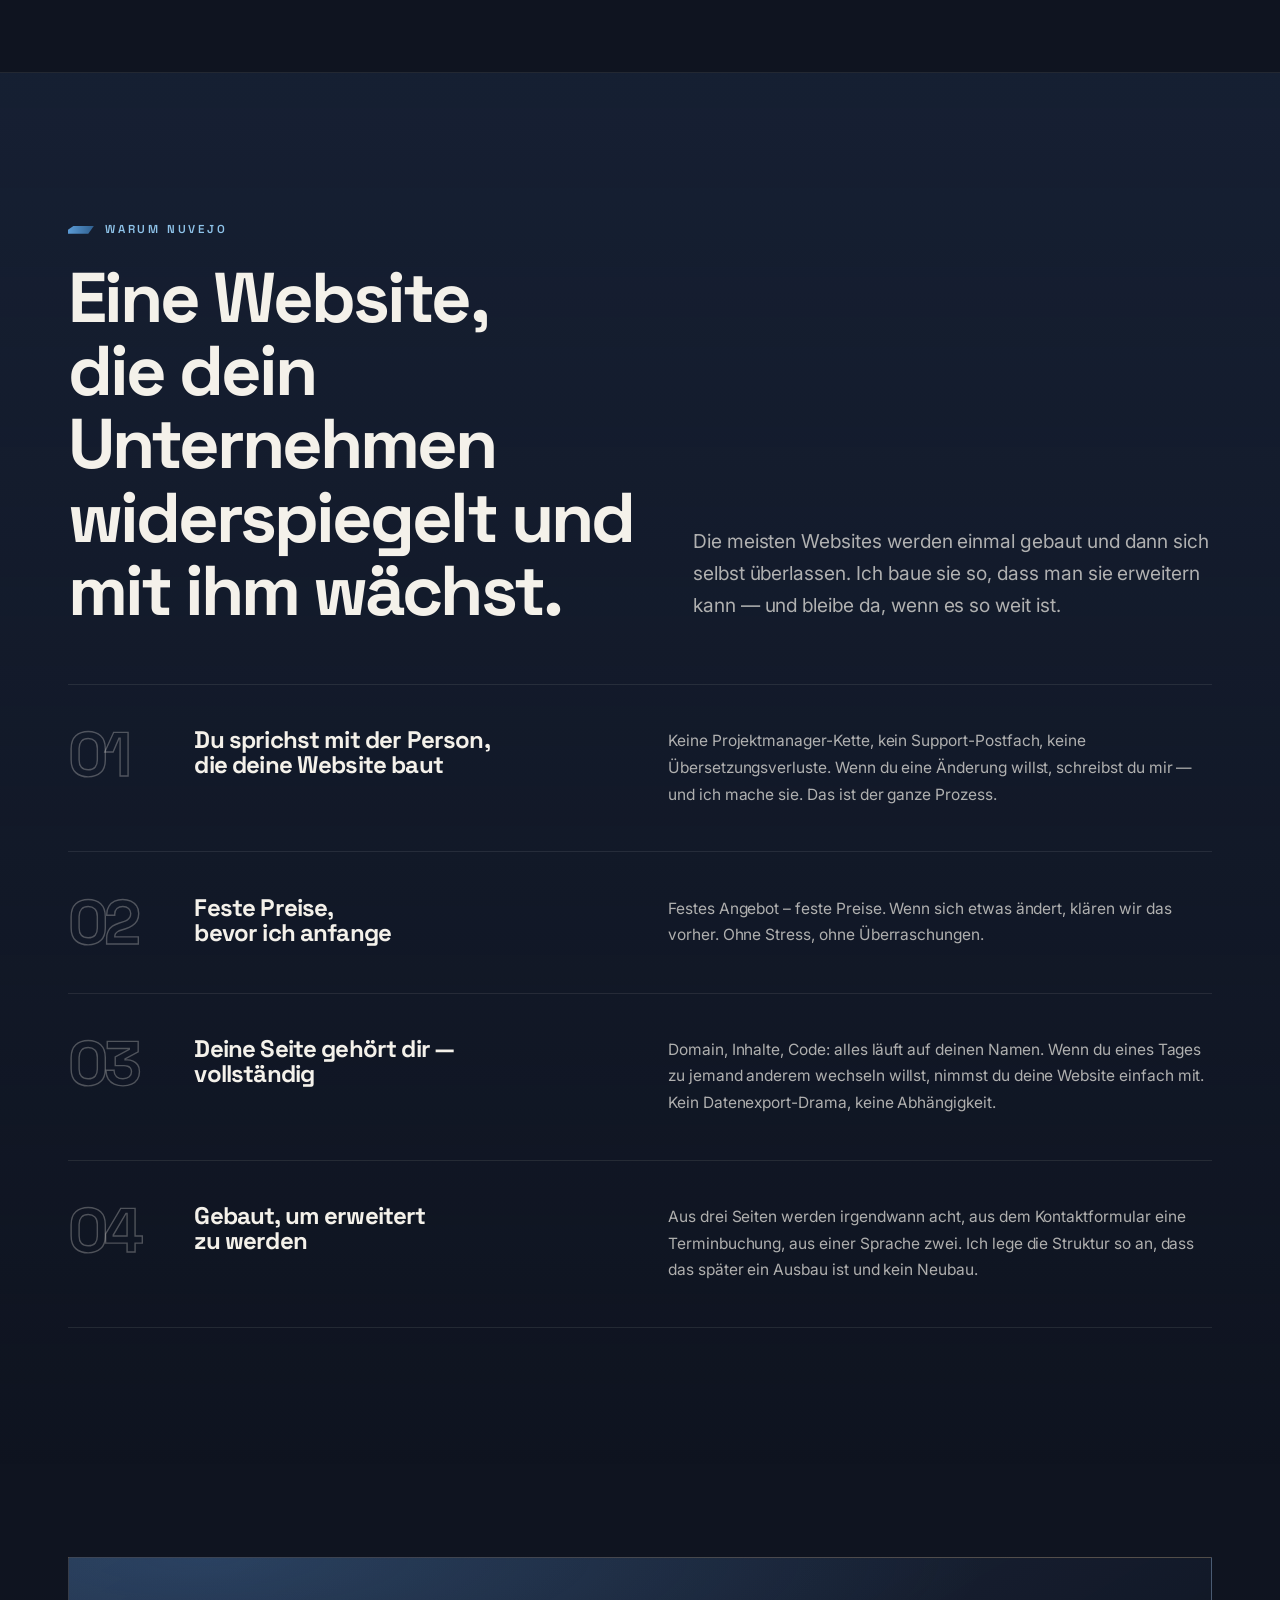
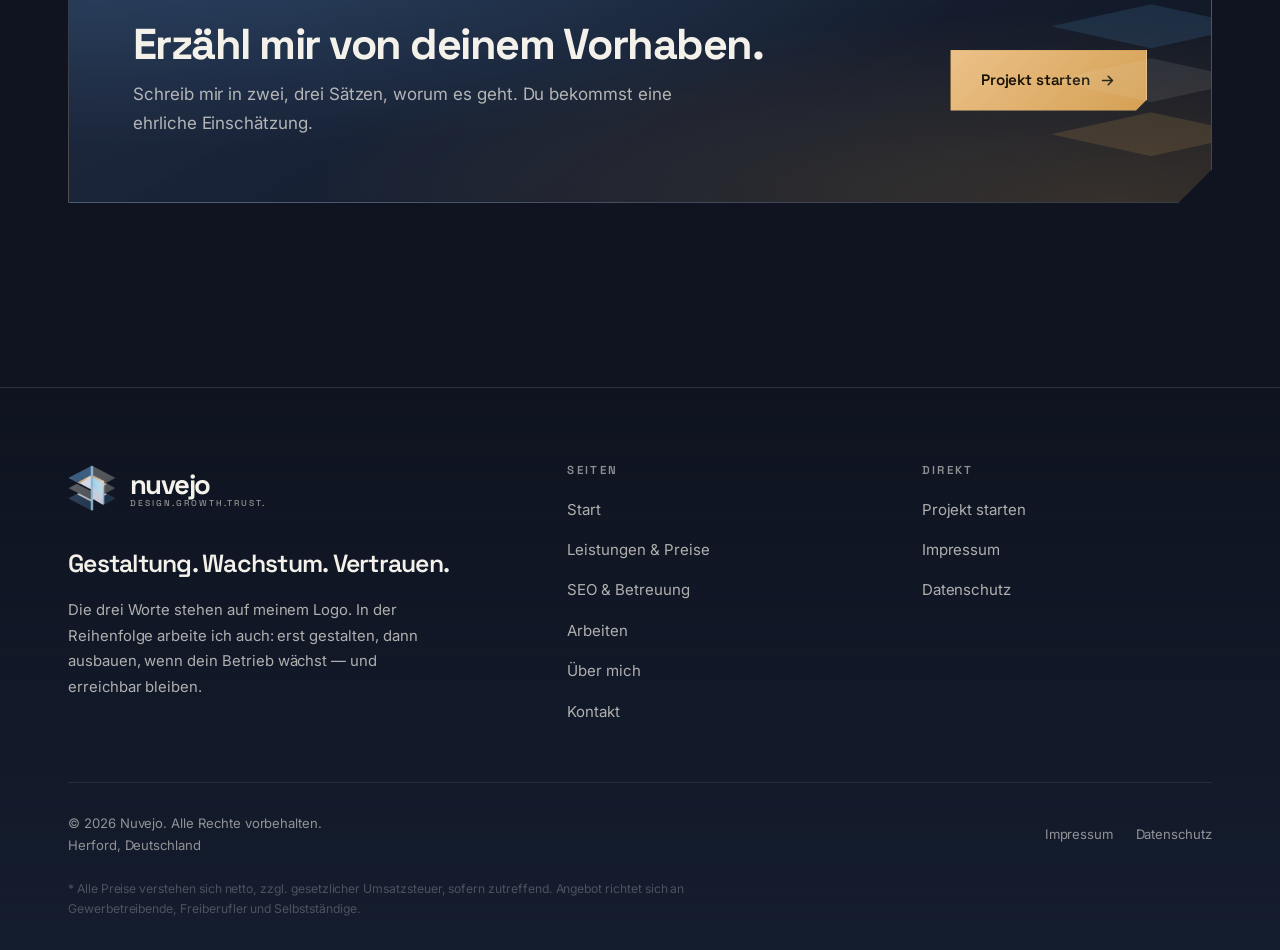
==== commit f8483d2d: "Demo mode: banner, hero notice, disabled contact form, noindex - Banner on all pages and a hero noti" ====
--- a/index.html
+++ b/index.html
@@ -7,7 +7,7 @@
 <title>Nuvejo | Individuelles Webdesign für Betriebe, die auffallen</title>
 <meta name="description" content="Kein Baukasten, keine Vorlage. Ich entwerfe und baue jede Website persönlich — Design, Technik und laufende Betreuung aus einer Hand. Websites ab 499 €." />
 <meta name="author" content="Nuvejo" />
-<meta name="robots" content="index, follow" />
+<meta name="robots" content="noindex, nofollow" />
 <meta name="theme-color" content="#0f1420" />
 <link rel="canonical" href="https://nuvejo.de/" />
 
@@ -86,6 +86,7 @@
 </head>
 
 <body>
+<div class="demo-bar" role="note"><strong>Demo-Version</strong>, noch nicht live.</div>
 <a class="skip" href="#main">Zum Inhalt springen</a>
 
 <!-- ==========================================================
@@ -189,6 +190,12 @@
       <div class="hero__copy">
         <p class="eyebrow rv">Gestaltung · Wachstum · Vertrauen</p>
 
+        <p class="demo-note rv">
+          <strong>Hinweis:</strong> Dies ist eine Demo-Version. Das Unternehmen
+          ist in Deutschland noch nicht live, es werden keine Anfragen
+          bearbeitet.
+        </p>
+
         <h1 class="hero__title rv">
           Dein Unternehmen<br />ist <span class="beamed">einzigartig.</span>
           <span class="l2">Deine Website sollte es auch sein.</span>
--- a/assets/css/styles.css
+++ b/assets/css/styles.css
@@ -1580,3 +1580,24 @@
 .fnotes .star { margin-right: 0.2rem; }
 .reach__v a { color: var(--sky-hi); text-decoration: underline; text-underline-offset: 3px; }
 .star--alt { font-size: 0.95em; vertical-align: baseline; margin-left: 0.2rem; }
+
+/* Demo-Version: schmales Banner ganz oben (scrollt weg, das Menue bleibt sticky) und Hinweis im Hero */
+.demo-bar {
+  background: var(--navy);
+  border-bottom: 1px solid rgba(212, 160, 84, 0.35);
+  color: var(--gold-hi);
+  text-align: center;
+  font-family: var(--display);
+  font-size: 0.8rem; letter-spacing: 0.02em; line-height: 1.4;
+  padding: 0.45rem 1rem;
+}
+.demo-bar strong { font-weight: 600; }
+.demo-note {
+  max-width: 46ch;
+  margin: 0 0 1.6rem;
+  padding: 0.85rem 1.1rem;
+  border-left: 3px solid var(--gold);
+  background: rgba(212, 160, 84, 0.09);
+  font-size: 0.92rem; line-height: 1.55; color: var(--paper-2);
+}
+.demo-note strong { color: var(--gold-hi); font-weight: 600; }
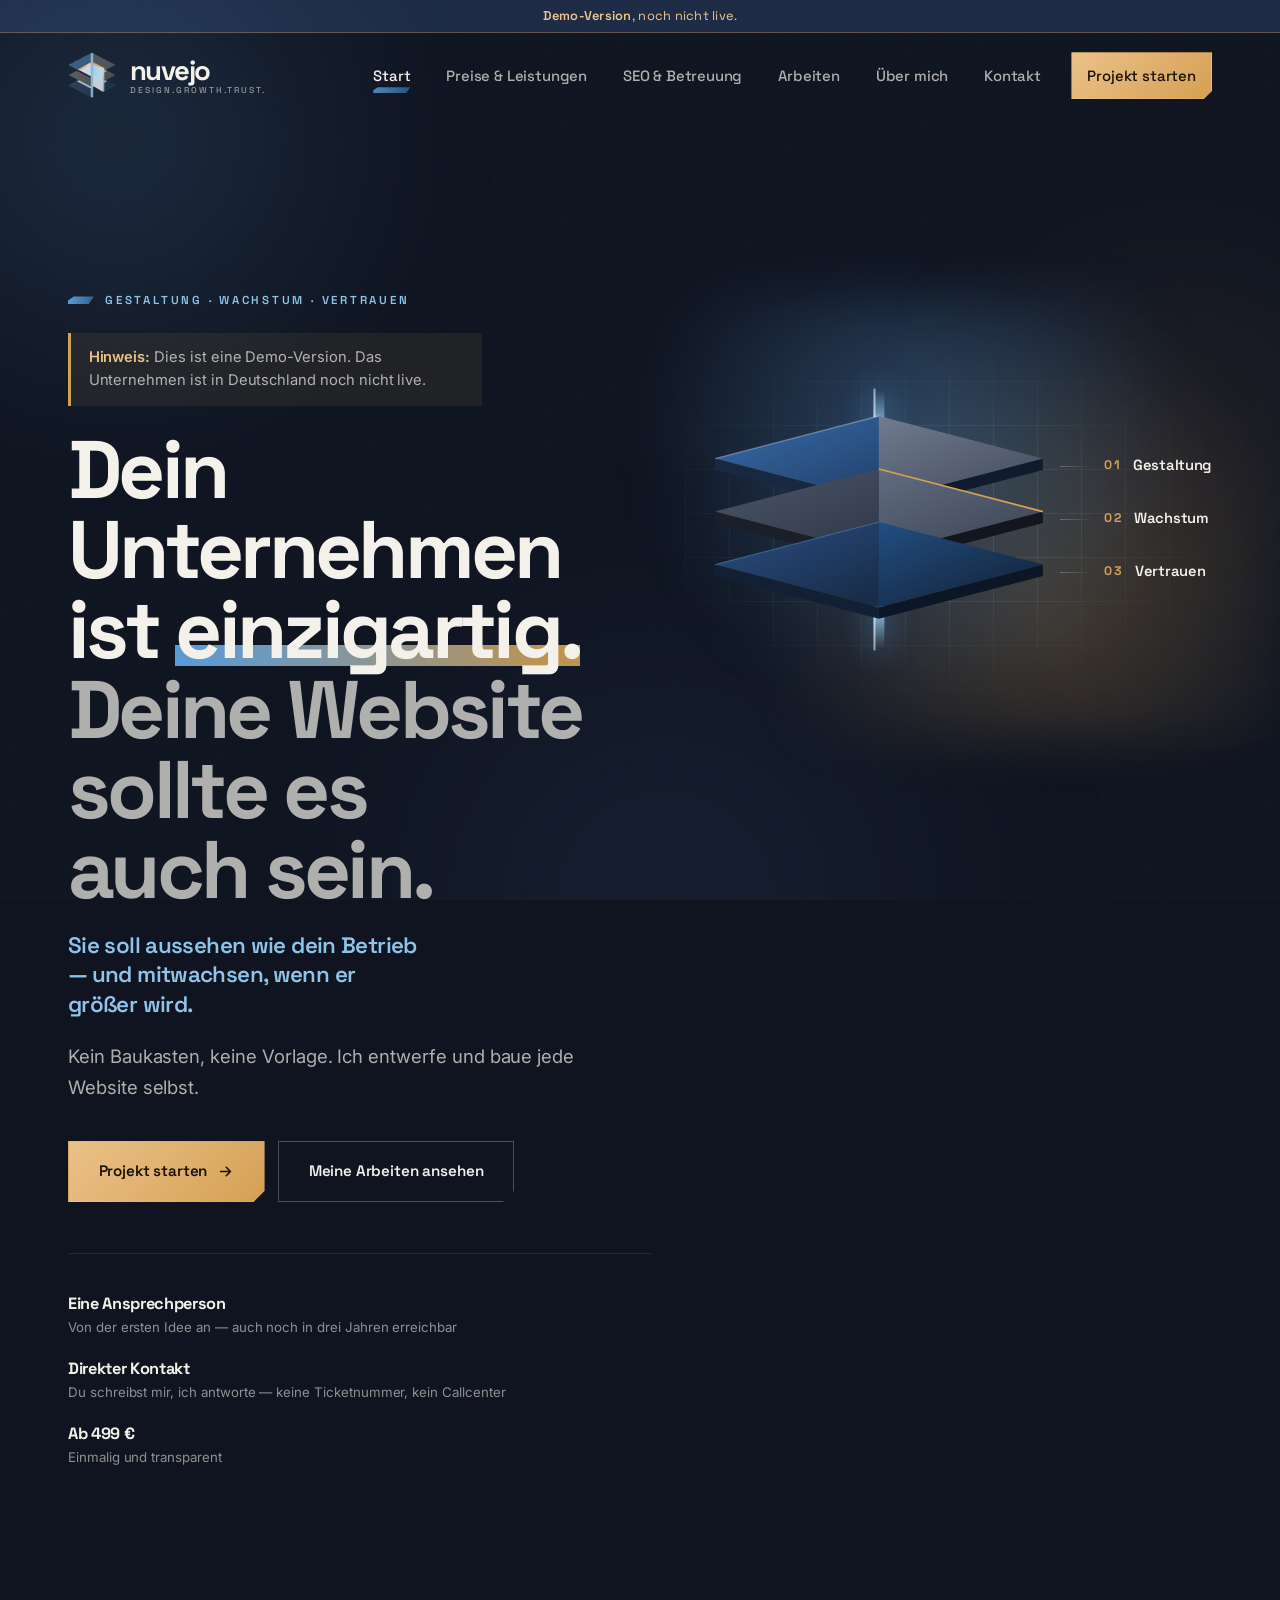
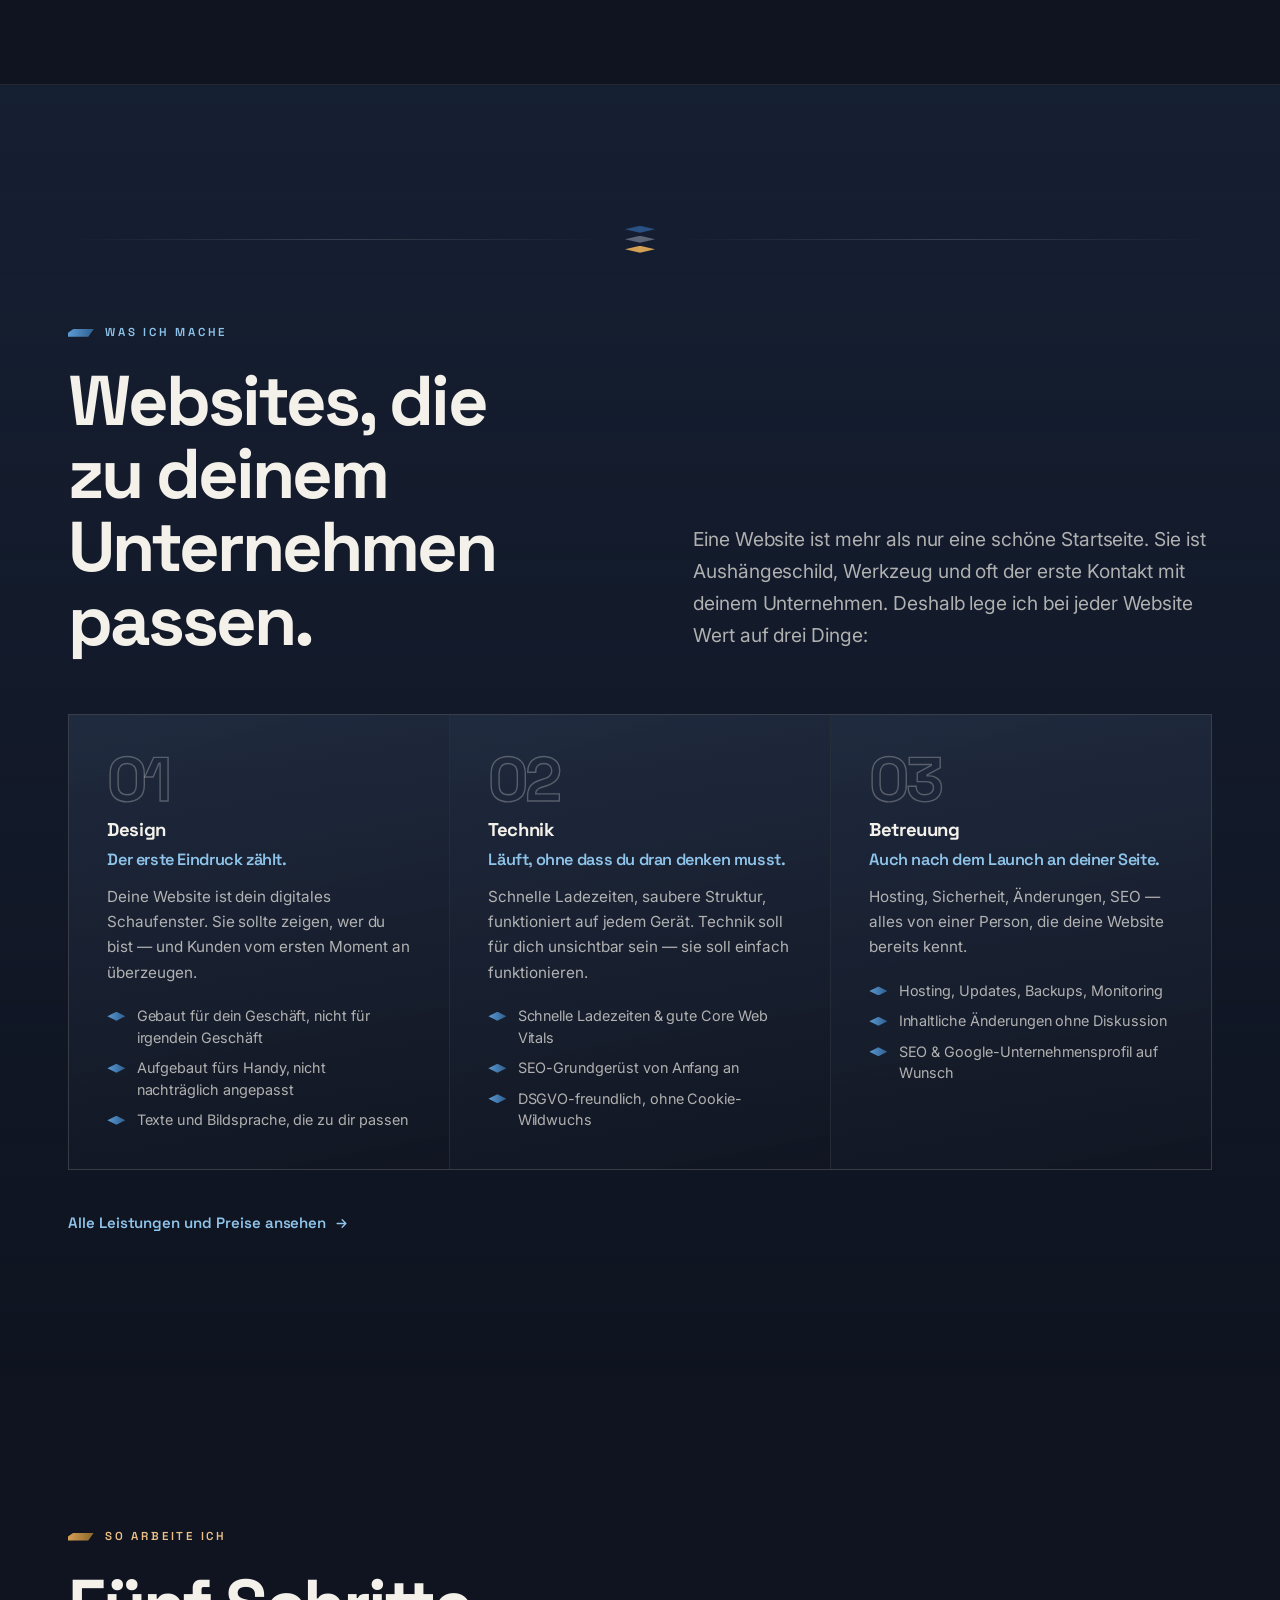
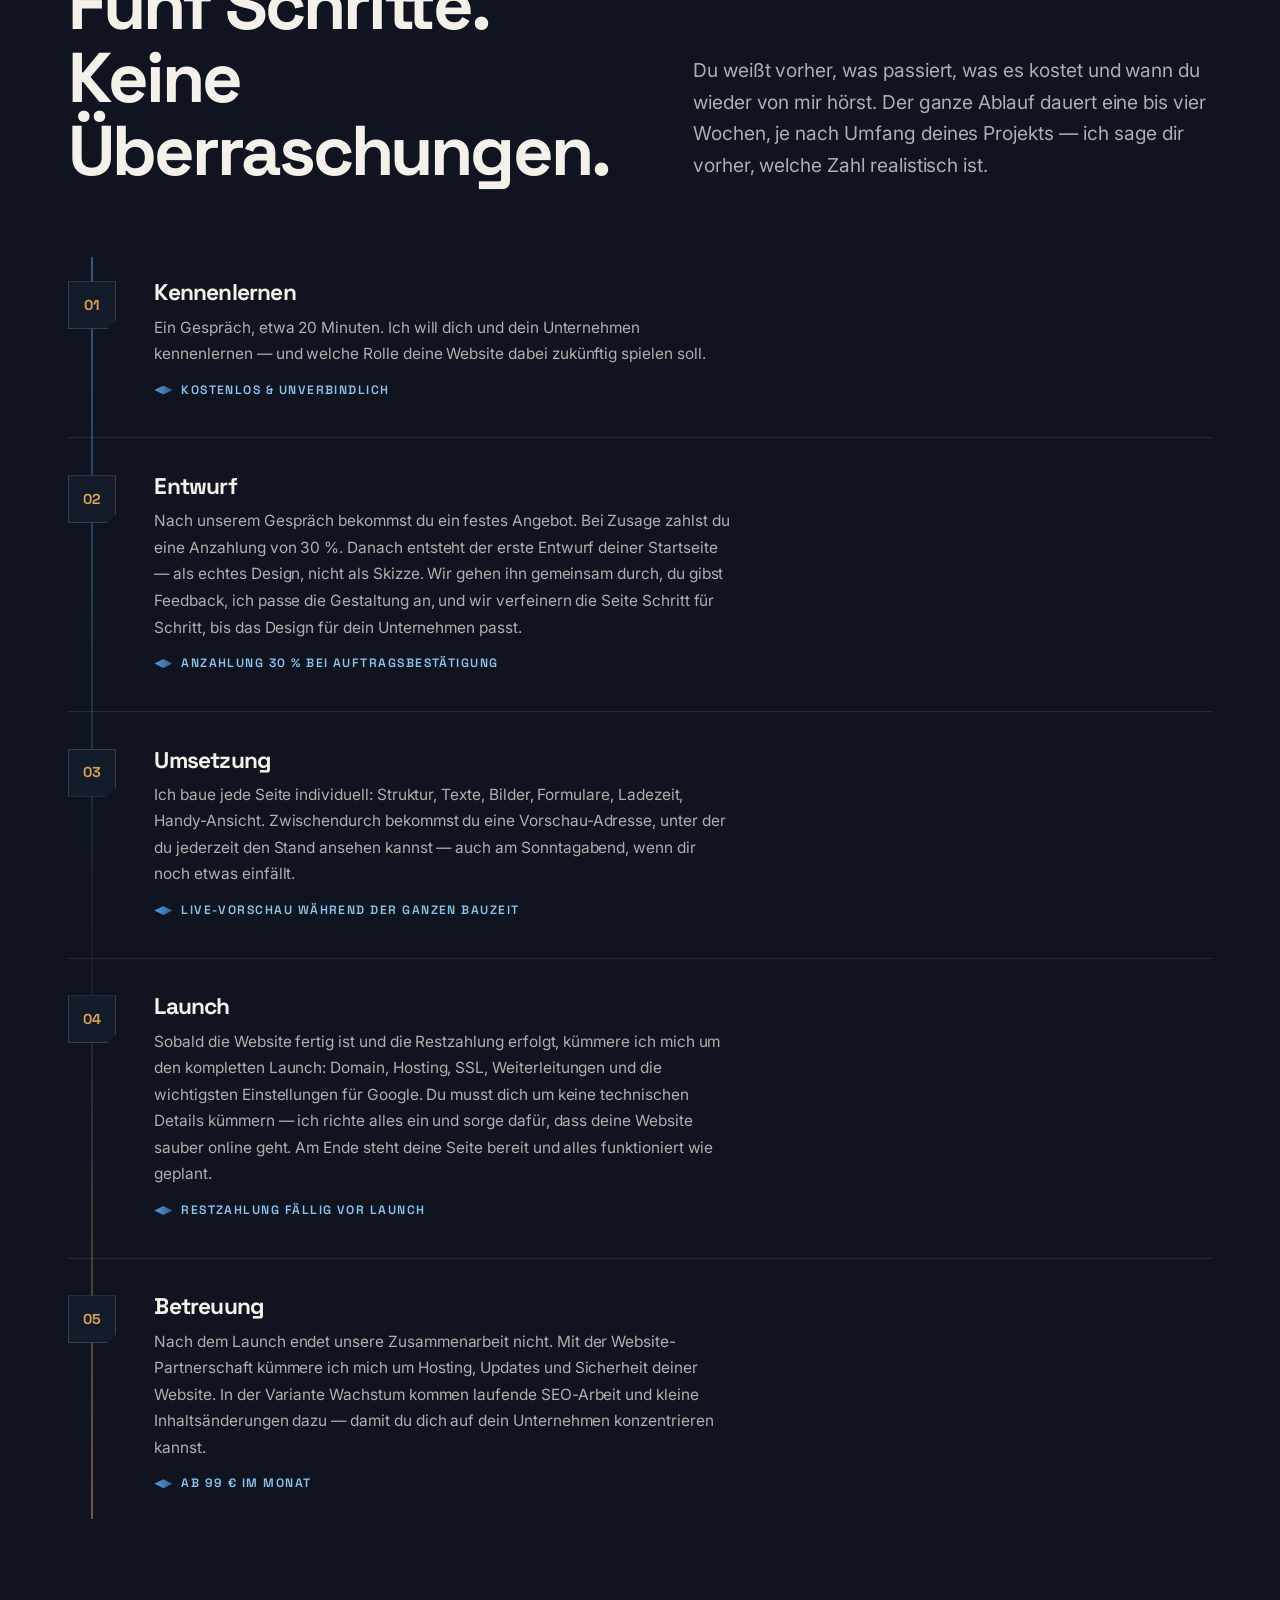
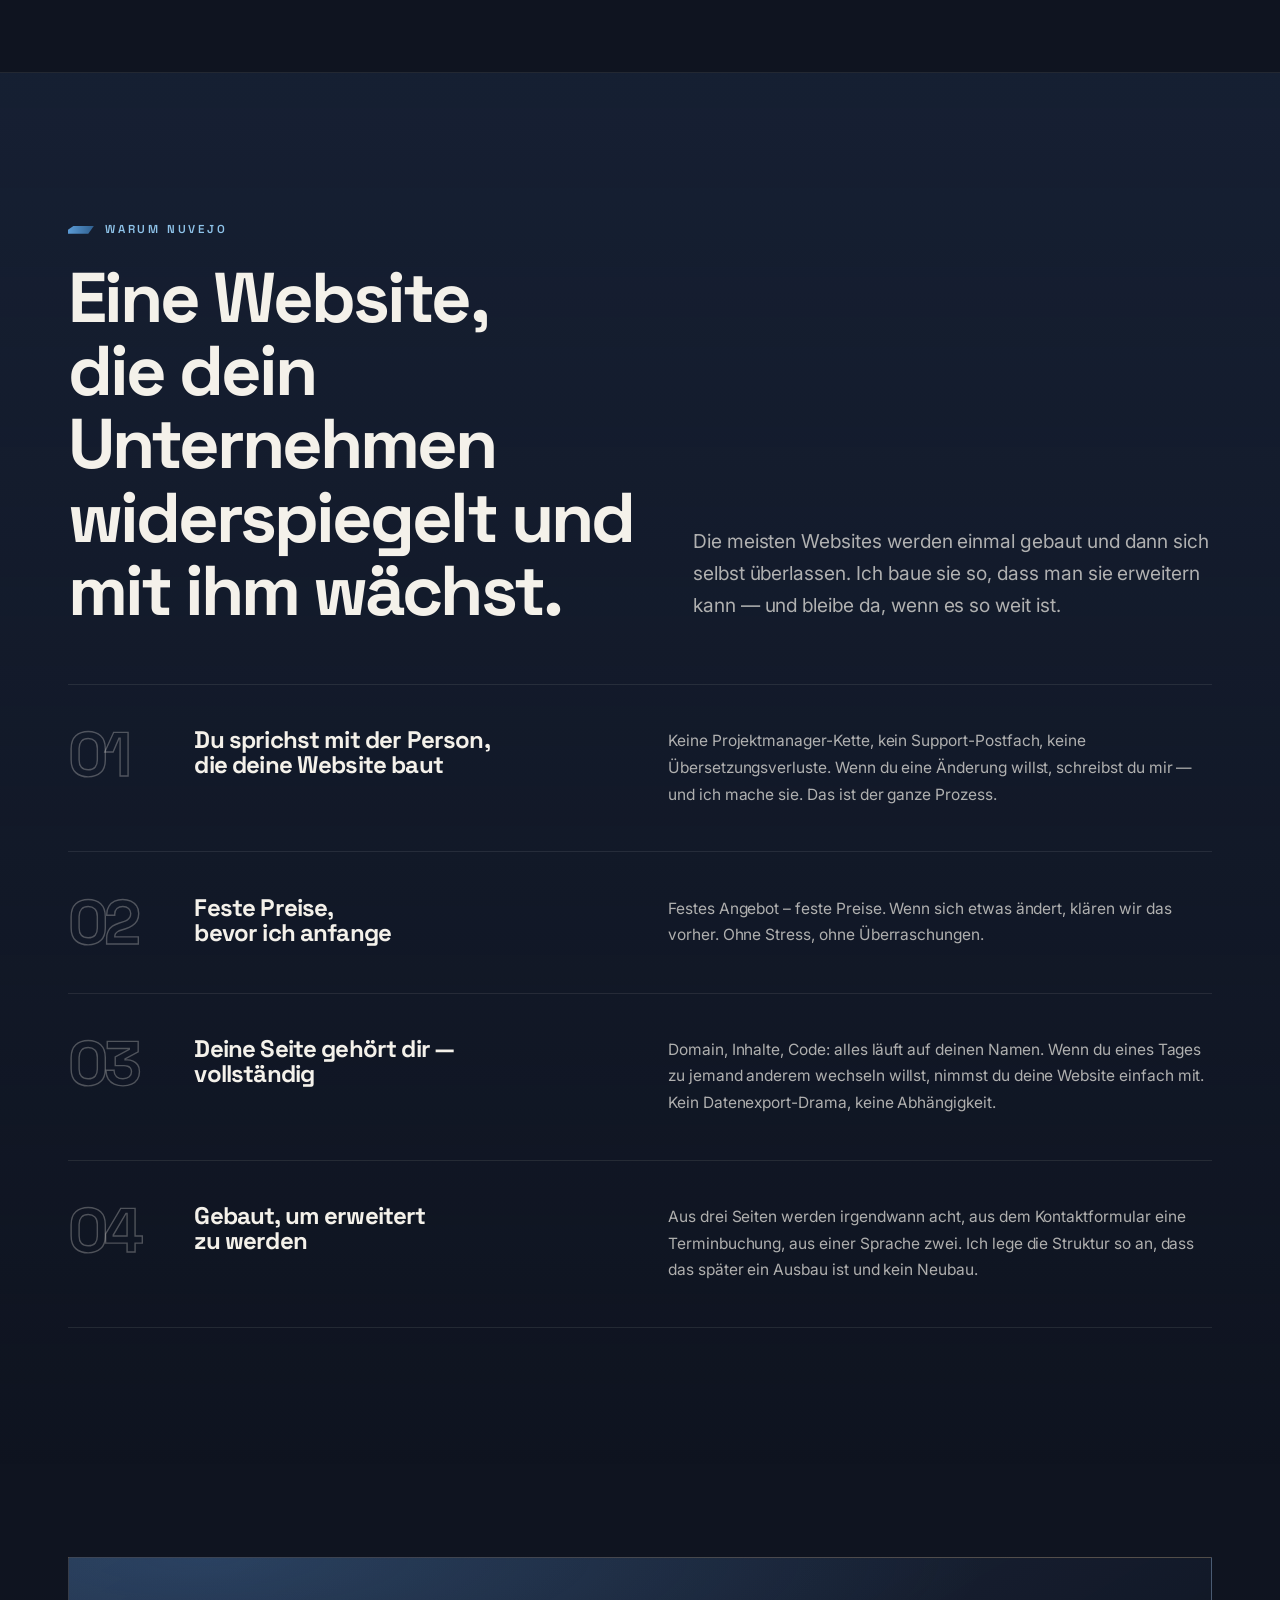
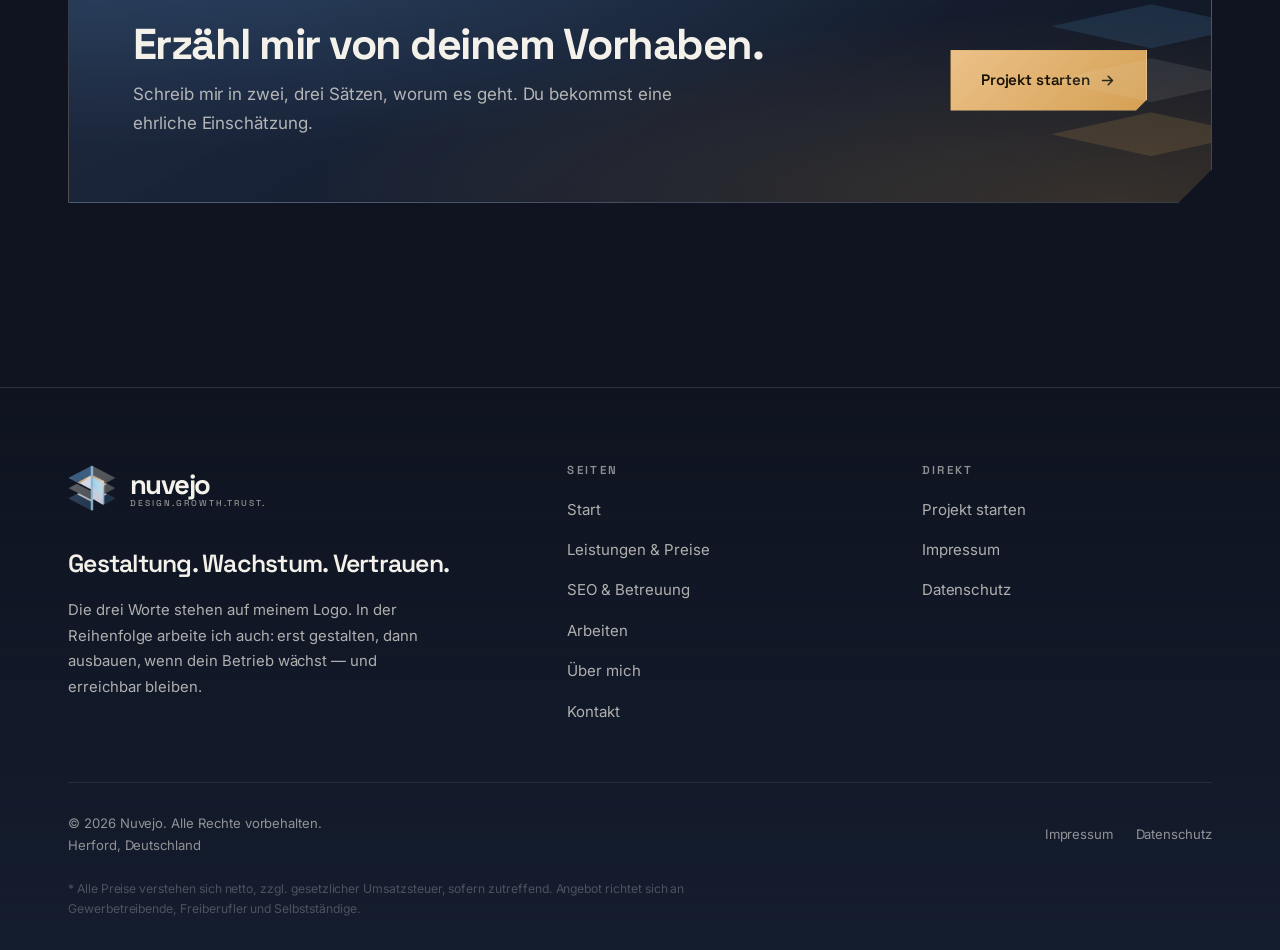
==== commit 4eb1b3f0: "Undo demo-mode form lockdown, keep banner and hero notice - kontakt.html: original contact form rest" ====
--- a/index.html
+++ b/index.html
@@ -192,8 +192,7 @@
 
         <p class="demo-note rv">
           <strong>Hinweis:</strong> Dies ist eine Demo-Version. Das Unternehmen
-          ist in Deutschland noch nicht live, es werden keine Anfragen
-          bearbeitet.
+          ist in Deutschland noch nicht live.
         </p>
 
         <h1 class="hero__title rv">
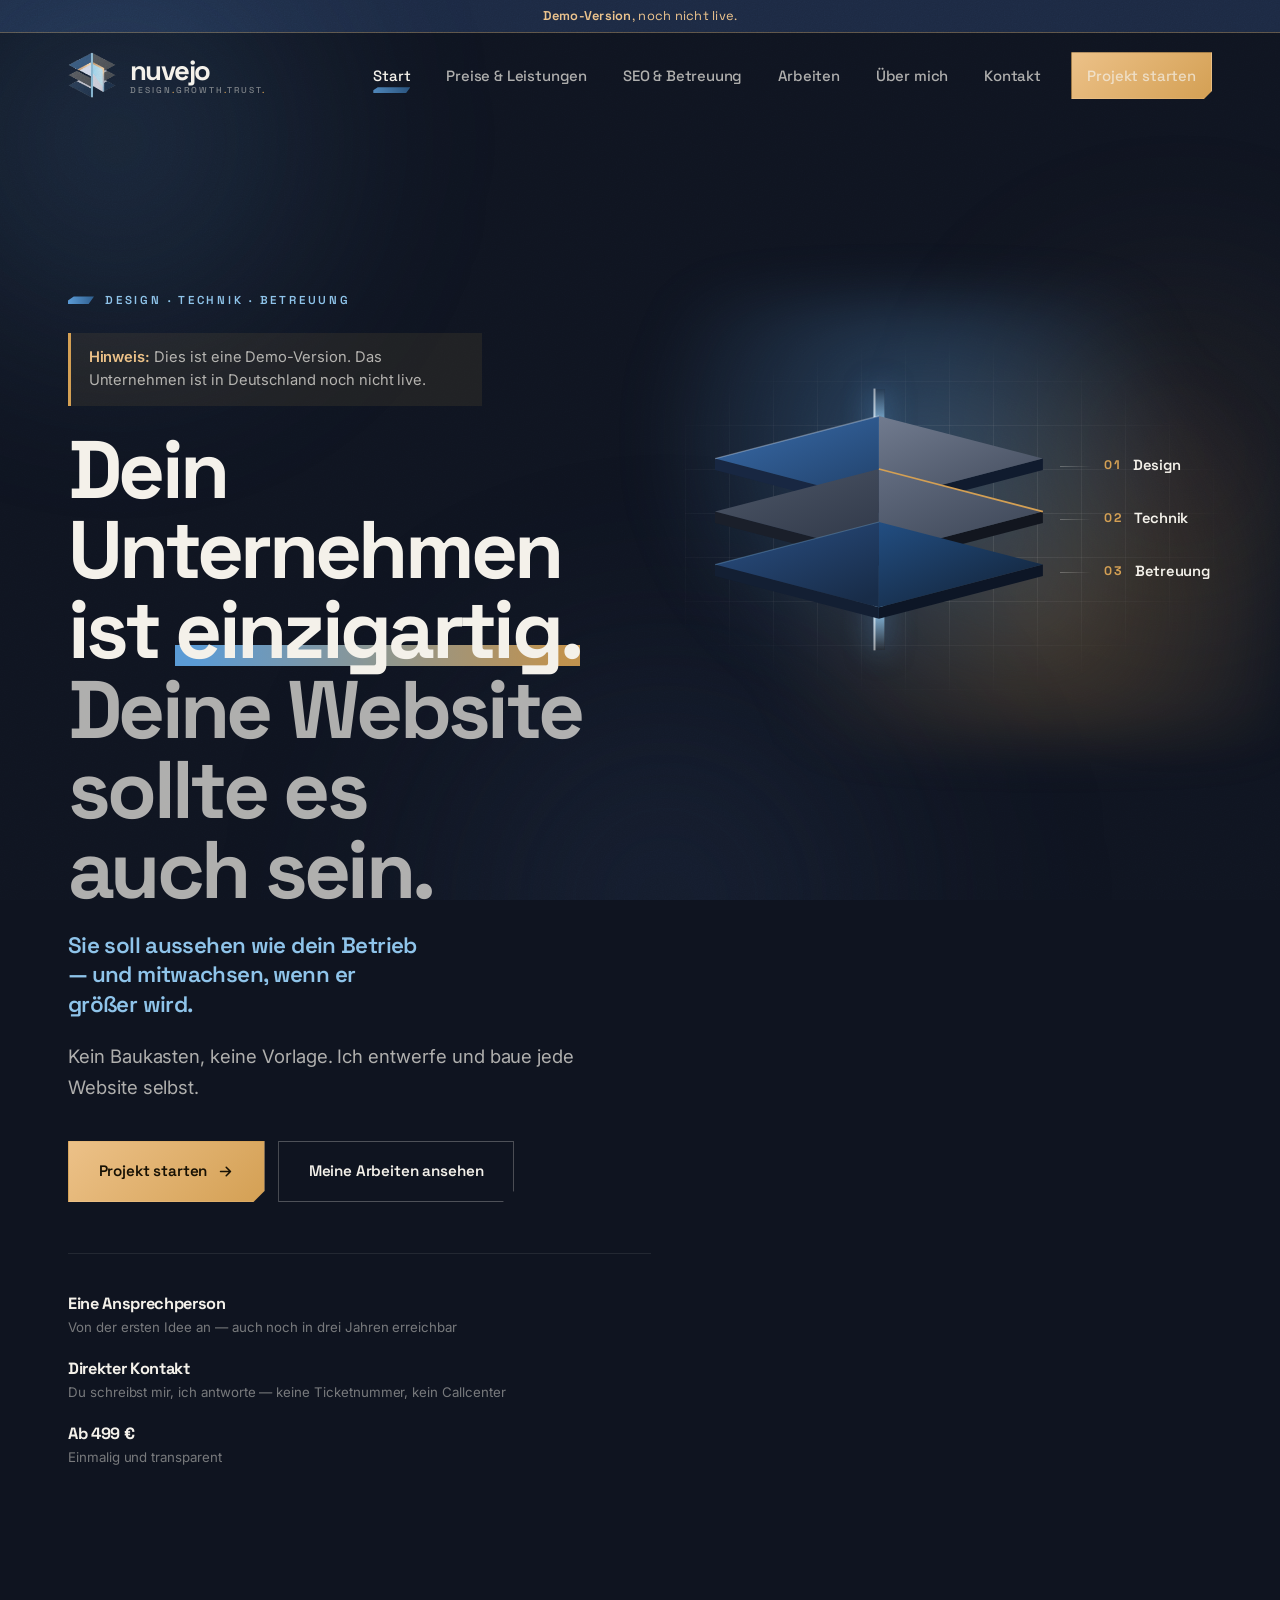
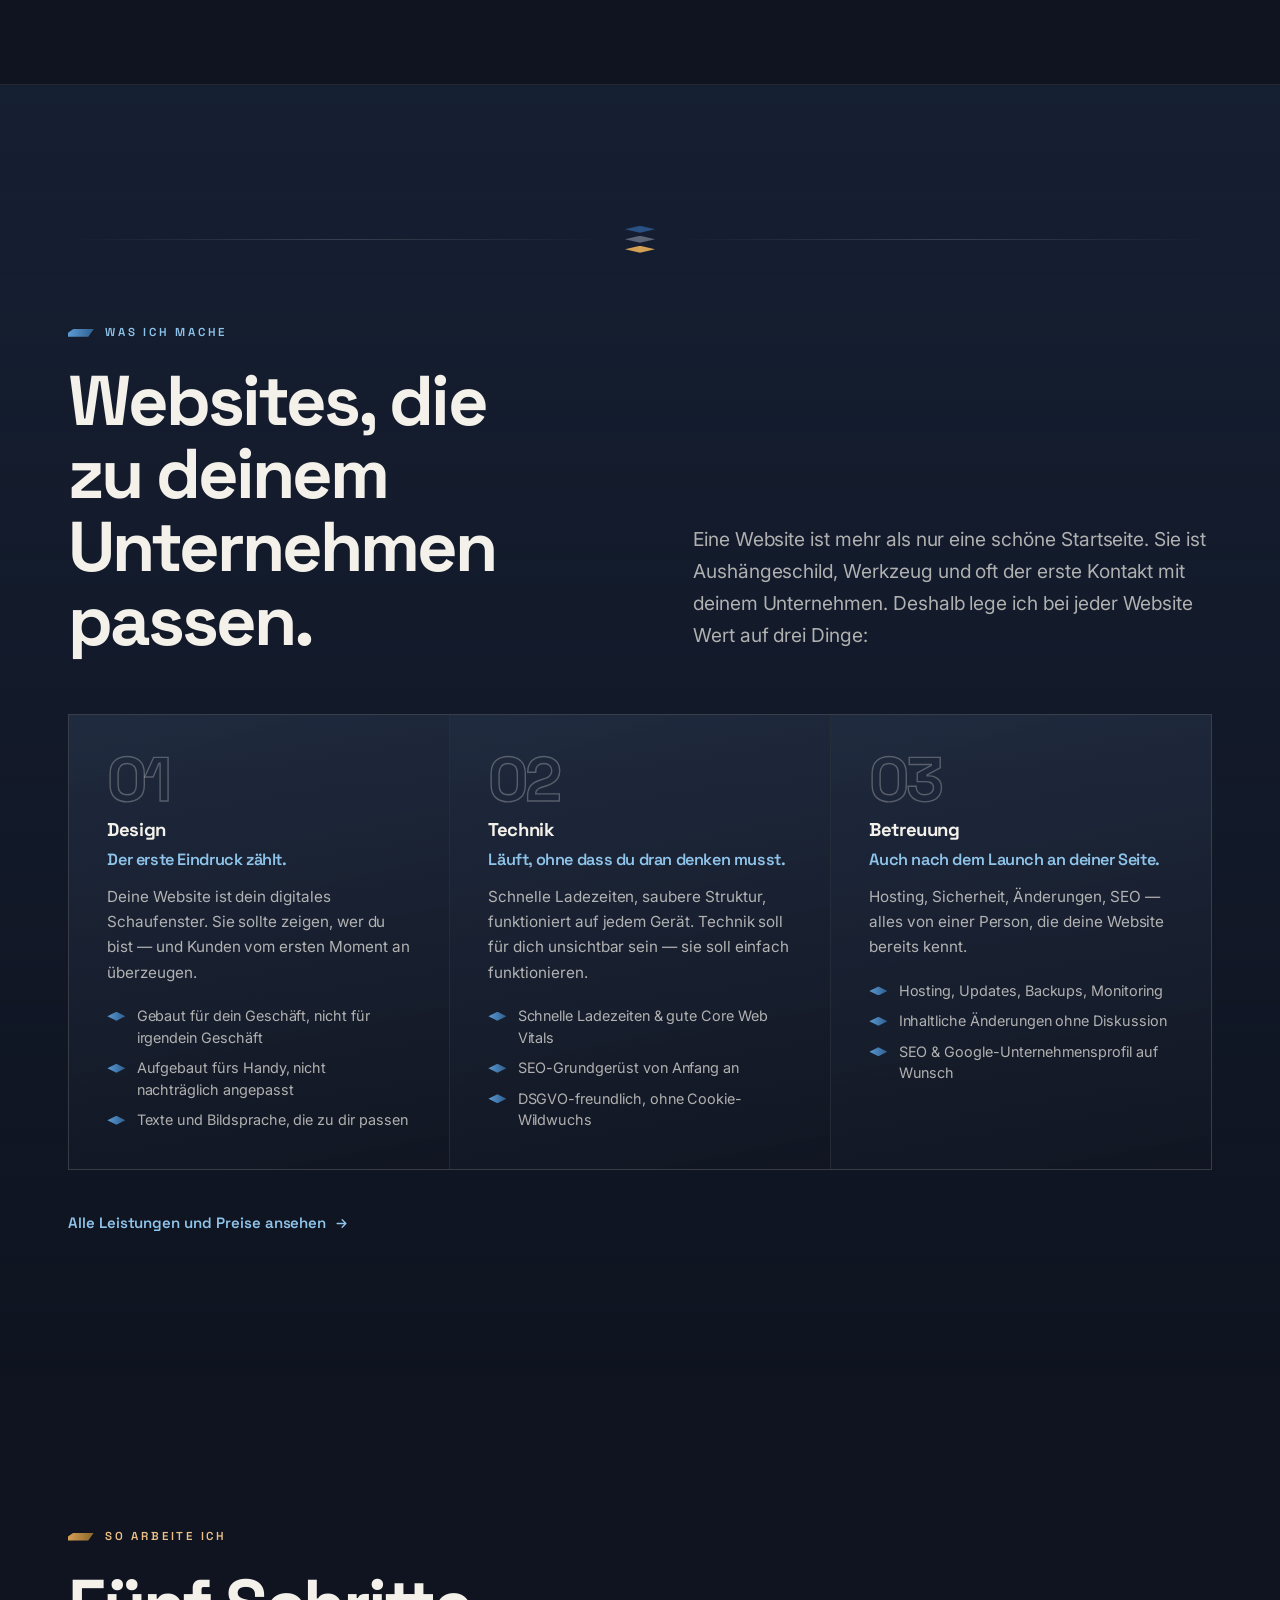
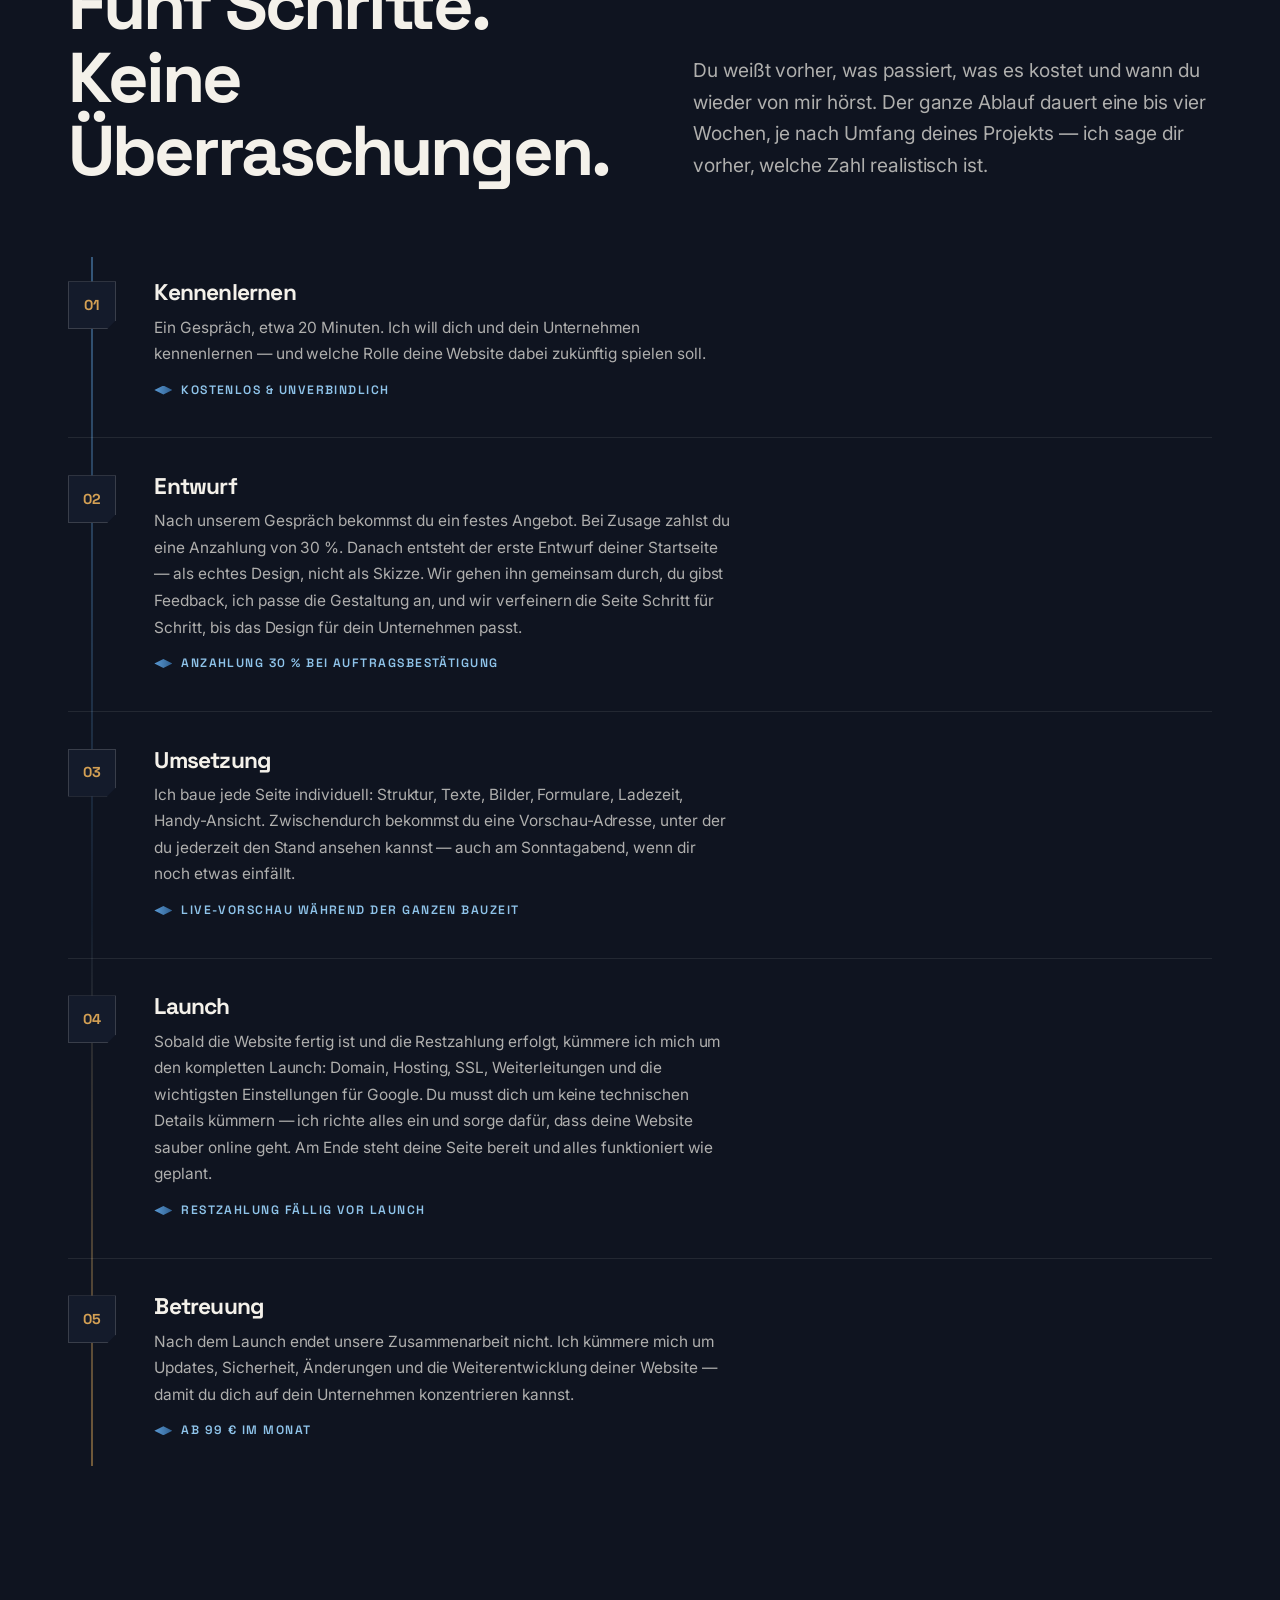
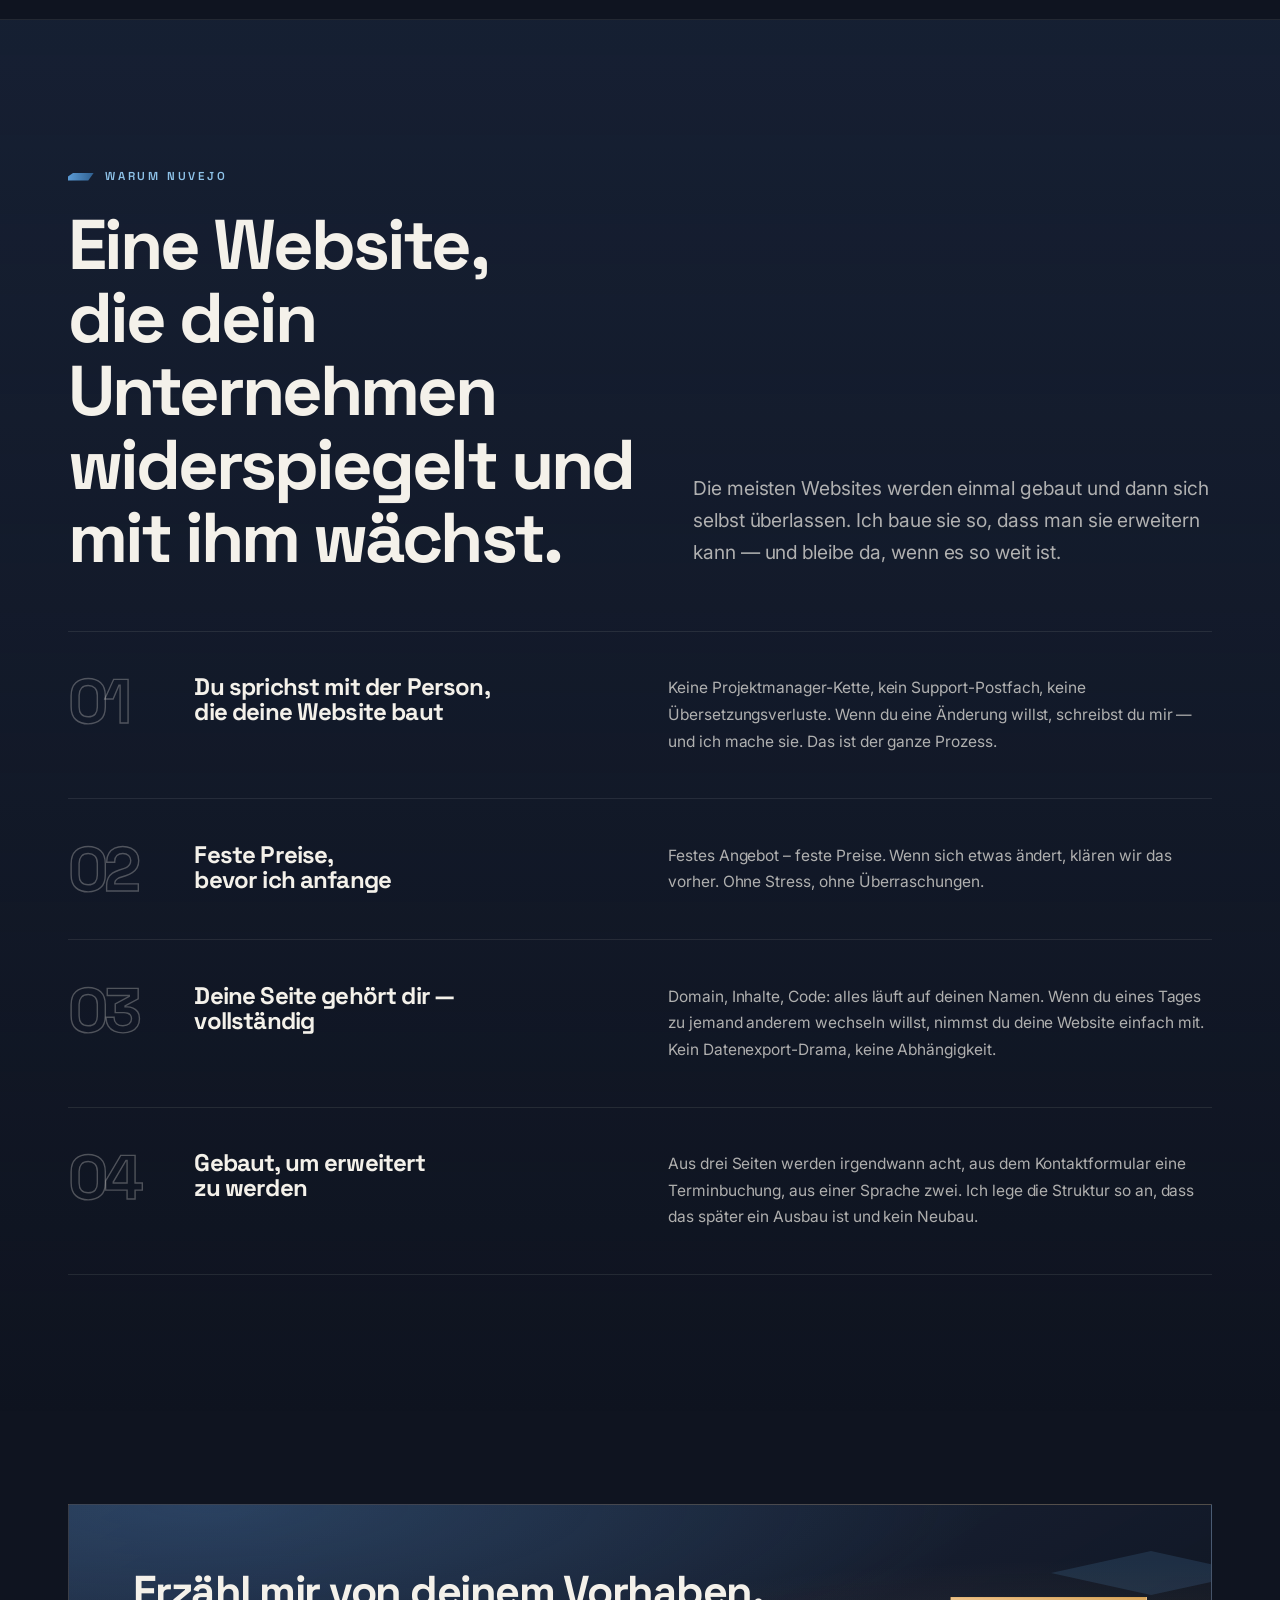
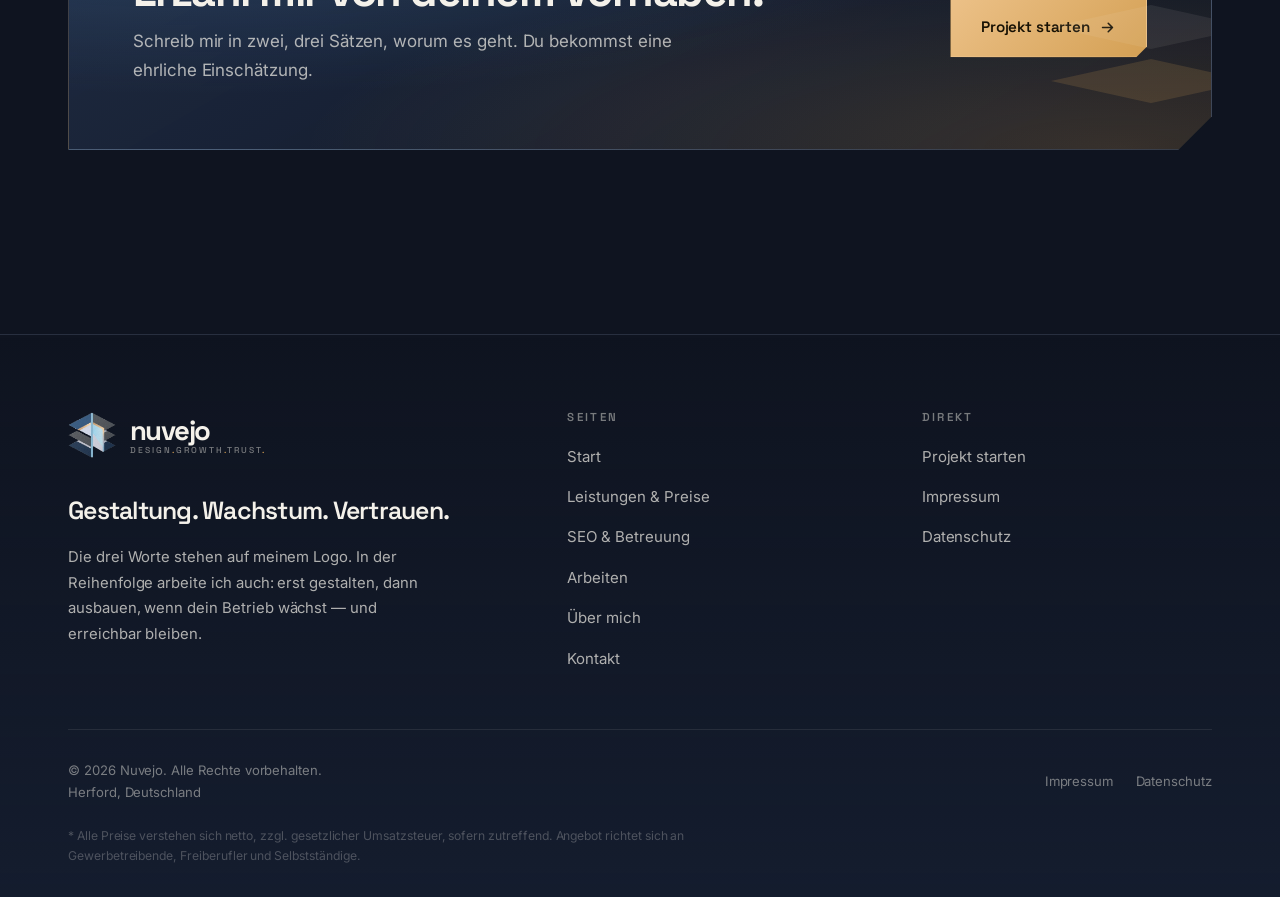
==== commit a8055d04: "Add demo notice: top banner on all pages and hero note Only the notice, nothing else from the AU por" ====
--- a/index.html
+++ b/index.html
@@ -4,10 +4,10 @@
 <meta charset="UTF-8" />
 <meta name="viewport" content="width=device-width, initial-scale=1" />
 
-<title>Nuvejo | Individuelles Webdesign für Betriebe, die auffallen</title>
+<title>Nuvejo — Individuelles Webdesign für Unternehmen, die auffallen wollen</title>
 <meta name="description" content="Kein Baukasten, keine Vorlage. Ich entwerfe und baue jede Website persönlich — Design, Technik und laufende Betreuung aus einer Hand. Websites ab 499 €." />
 <meta name="author" content="Nuvejo" />
-<meta name="robots" content="noindex, nofollow" />
+<meta name="robots" content="index, follow" />
 <meta name="theme-color" content="#0f1420" />
 <link rel="canonical" href="https://nuvejo.de/" />
 
@@ -22,8 +22,7 @@
 <link rel="icon" href="assets/img/favicon.svg" type="image/svg+xml" />
 <link rel="preconnect" href="https://fonts.googleapis.com" />
 <link rel="preconnect" href="https://fonts.gstatic.com" crossorigin />
-<link rel="preload" as="style" href="https://fonts.googleapis.com/css2?family=Space+Grotesk:wght@400;500;600;700&family=Inter:wght@400;500;600&display=swap" onload="this.onload=null;this.rel='stylesheet'" />
-<noscript><link href="https://fonts.googleapis.com/css2?family=Space+Grotesk:wght@400;500;600;700&family=Inter:wght@400;500;600&display=swap" rel="stylesheet" /></noscript>
+<link href="https://fonts.googleapis.com/css2?family=Space+Grotesk:wght@400;500;600;700&family=Inter:wght@400;500;600&display=swap" rel="stylesheet" />
 <link rel="stylesheet" href="assets/css/styles.css" />
 
 <script type="application/ld+json">
@@ -41,7 +40,7 @@
     { "@type": "Offer", "name": "Website Starter", "price": "499", "priceCurrency": "EUR" },
     { "@type": "Offer", "name": "Website Business", "price": "999", "priceCurrency": "EUR" },
     { "@type": "Offer", "name": "Website Premium", "price": "1499", "priceCurrency": "EUR" },
-    { "@type": "Offer", "name": "Website-Partnerschaft Basis", "price": "99", "priceCurrency": "EUR" },
+    { "@type": "Offer", "name": "Website-Partnerschaft", "price": "99", "priceCurrency": "EUR" },
     { "@type": "Offer", "name": "Website-Partnerschaft Wachstum", "price": "299", "priceCurrency": "EUR" }
   ]
 }
@@ -123,8 +122,8 @@
 <!-- ============ MASTHEAD ============ -->
 <header class="masthead">
   <div class="shell masthead__in">
-    <a class="brand" href="/" aria-label="nuvejo Design.Growth.Trust. - Startseite">
-      <span class="brand__mark"><img src="assets/img/nuvejo-mark.webp" alt="Nuvejo" /></span>
+    <a class="brand" href="/" aria-label="Nuvejo — Startseite">
+      <span class="brand__mark"><img src="assets/img/nuvejo-mark.png" alt="Nuvejo" /></span>
       <span class="brand__type">
         <span class="brand__name">nuvejo</span>
         <span class="brand__tag">Design<i>.</i>Growth<i>.</i>Trust<i>.</i></span>
@@ -146,40 +145,6 @@
     </nav>
   </div>
 </header>
-<script>
-/* Menü-Drawer. Direkt nach dem Header gebunden, damit ein Tippen schon
-   funktioniert, bevor der Rest der Seite und assets/js/main.js geladen sind. */
-(function () {
-  var burger = document.querySelector('.burger');
-  var nav = document.getElementById('mainnav');
-  var veil = document.querySelector('.nav-veil');
-  if (!burger || !nav) return;
-  function setNav(open) {
-    burger.setAttribute('aria-expanded', String(open));
-    burger.setAttribute('aria-label', open ? 'Menü schließen' : 'Menü öffnen');
-    nav.classList.toggle('is-open', open);
-    if (veil) veil.classList.toggle('is-on', open);
-    document.body.classList.toggle('nav-locked', open);
-  }
-  burger.addEventListener('click', function () {
-    setNav(burger.getAttribute('aria-expanded') !== 'true');
-  });
-  if (veil) veil.addEventListener('click', function () { setNav(false); });
-  nav.addEventListener('click', function (e) {
-    if (e.target.closest('a')) setNav(false);
-  });
-  document.addEventListener('keydown', function (e) {
-    if (e.key === 'Escape' && burger.getAttribute('aria-expanded') === 'true') {
-      setNav(false);
-      burger.focus();
-    }
-  });
-  // Drawer zurücksetzen, wenn das Fenster wieder Desktop-Breite hat (passt zum 1100px-Breakpoint im CSS).
-  window.addEventListener('resize', function () {
-    if (window.innerWidth > 1100) setNav(false);
-  });
-})();
-</script>
 
 <main id="main">
 
@@ -188,7 +153,7 @@
     <div class="shell hero__grid">
 
       <div class="hero__copy">
-        <p class="eyebrow rv">Gestaltung · Wachstum · Vertrauen</p>
+        <p class="eyebrow rv">Design · Technik · Betreuung</p>
 
         <p class="demo-note rv">
           <strong>Hinweis:</strong> Dies ist eine Demo-Version. Das Unternehmen
@@ -258,7 +223,7 @@
                   <path d="M0 52 200 0" stroke="rgba(255,255,255,.30)" stroke-width="1.6" fill="none" />
                 </svg>
               </div>
-              <span class="stack__tag"><b>01</b><em>Gestaltung</em></span>
+              <span class="stack__tag"><b>01</b><em>Design</em></span>
             </div>
 
             <div class="stack__layer" style="--i:1; --d:.62">
@@ -271,7 +236,7 @@
                   <path d="M200 0 400 52" stroke="#d4a054" stroke-width="2.2" fill="none" />
                 </svg>
               </div>
-              <span class="stack__tag"><b>02</b><em>Wachstum</em></span>
+              <span class="stack__tag"><b>02</b><em>Technik</em></span>
             </div>
 
             <div class="stack__layer" style="--i:2; --d:.3">
@@ -284,7 +249,7 @@
                   <path d="M0 52 200 0" stroke="rgba(143,196,234,.28)" stroke-width="1.4" fill="none" />
                 </svg>
               </div>
-              <span class="stack__tag"><b>03</b><em>Vertrauen</em></span>
+              <span class="stack__tag"><b>03</b><em>Betreuung</em></span>
             </div>
           </div>
         </div>
@@ -450,11 +415,10 @@
           <div class="step__body">
             <h3>Betreuung</h3>
             <p>
-              Nach dem Launch endet unsere Zusammenarbeit nicht. Mit der
-              Website-Partnerschaft kümmere ich mich um Hosting, Updates und
-              Sicherheit deiner Website. In der Variante Wachstum kommen
-              laufende SEO-Arbeit und kleine Inhaltsänderungen dazu — damit du
-              dich auf dein Unternehmen konzentrieren kannst.
+              Nach dem Launch endet unsere Zusammenarbeit nicht. Ich kümmere
+              mich um Updates, Sicherheit, Änderungen und die Weiterentwicklung
+              deiner Website — damit du dich auf dein Unternehmen konzentrieren
+              kannst.
             </p>
             <span class="step__meta"><span class="plate-dot"></span>Ab 99 € im Monat</span>
           </div>
@@ -550,8 +514,8 @@
   <div class="shell">
     <div class="footer__top">
       <div class="footer__brand">
-        <a class="brand" href="/" aria-label="nuvejo Design.Growth.Trust. - Startseite">
-          <span class="brand__mark"><img src="assets/img/nuvejo-mark.webp" alt="Nuvejo" /></span>
+        <a class="brand" href="/" aria-label="Nuvejo — Startseite">
+          <span class="brand__mark"><img src="assets/img/nuvejo-mark.png" alt="Nuvejo" /></span>
           <span class="brand__type">
             <span class="brand__name">nuvejo</span>
             <span class="brand__tag">Design<i>.</i>Growth<i>.</i>Trust<i>.</i></span>
@@ -566,7 +530,7 @@
       </div>
 
       <div class="footer__col">
-        <h4 aria-level="3">Seiten</h4>
+        <h4>Seiten</h4>
         <ul>
           <li><a href="/">Start</a></li>
           <li><a href="/leistungen">Leistungen &amp; Preise</a></li>
@@ -578,7 +542,7 @@
       </div>
 
       <div class="footer__col">
-        <h4 aria-level="3">Direkt</h4>
+        <h4>Direkt</h4>
         <ul>
           <li><a href="/kontakt">Projekt starten</a></li>
           <li><a href="/impressum">Impressum</a></li>
--- a/assets/css/styles.css
+++ b/assets/css/styles.css
@@ -33,7 +33,7 @@
   /* Text */
   --paper:      #f4f1ea;
   --paper-2:    rgba(244, 241, 234, 0.70);
-  --paper-3:    rgba(244, 241, 234, 0.56);
+  --paper-3:    rgba(244, 241, 234, 0.46);
   --paper-4:    rgba(244, 241, 234, 0.26);
 
   /* Lines */
@@ -455,8 +455,6 @@
 .mainnav a[aria-current="page"]::after { opacity: 0.85; transform: translateY(0) scaleX(1); }
 .mainnav a[aria-current="page"] { color: var(--paper); }
 .mainnav .btn { margin-left: 0.6rem; }
-/* .mainnav a (above) would otherwise override the button colour and leave pale text on the gold gradient */
-.mainnav .btn { color: var(--btn-fg); }
 
 .burger {
   display: none;
@@ -1442,15 +1440,15 @@
    would collide with the brand lockup (or wrap onto two lines). */
 @media (max-width: 1100px) {
   .burger { display: flex; }
-  /* Keep the burger/close button above the open drawer, which slides over it */
-  .burger { position: relative; z-index: 60; }
   .mainnav {
     position: fixed; inset: 0 0 0 auto;
     width: min(360px, 86vw);
     flex-direction: column; align-items: stretch; justify-content: flex-start;
     gap: 0;
     padding: 6.5rem 1.75rem 2.5rem;
-    background: rgba(11,15,24,0.98);
+    background: rgba(11,15,24,0.97);
+    backdrop-filter: blur(20px);
+    -webkit-backdrop-filter: blur(20px);
     border-left: 1px solid var(--line);
     transform: translateX(100%);
     /* Hidden for real when closed: keeps the links out of the tab order and
@@ -1479,23 +1477,12 @@
   .nav-veil {
     position: fixed; inset: 0; z-index: 50;
     background: rgba(6,9,15,0.6);
+    backdrop-filter: blur(2px);
     opacity: 0; pointer-events: none;
     transition: opacity 0.4s var(--ease);
   }
   .nav-veil.is-on { opacity: 1; pointer-events: auto; }
-  body.nav-locked { overflow: clip; }
-  /* html carries overflow-x:hidden, so overflow:hidden on body made body its own scroll box and the sticky
-     header (with the close button) scrolled away while the drawer was open on a scrolled page. */
-  html:has(body.nav-locked) { overflow: hidden; }
-  /* A backdrop-filter on the sticky header makes it the containing block for
-     the fixed drawer inside it, so once the page was scrolled the drawer
-     shrank to the header's height and sat off screen. No blur here; a more
-     solid background instead. Desktop (no drawer) keeps the blur. */
-  .masthead.is-stuck {
-    background: rgba(11, 15, 24, 0.94);
-    backdrop-filter: none;
-    -webkit-backdrop-filter: none;
-  }
+  body.nav-locked { overflow: hidden; }
 }
 
 /* Layout breakpoints unrelated to the navigation. */
@@ -1524,7 +1511,6 @@
   .step { grid-template-columns: 40px minmax(0, 1fr); gap: 1rem; }
   .step__mark { width: 40px; height: 40px; font-size: 0.82rem; }
   .flow::before { left: 19px; }
-  .cmp-only { display: none; }
   .compare { display: none; }
   .compare-cards { display: grid; gap: 1rem; }
   .dev-desk { width: 100%; }
@@ -1571,15 +1557,6 @@
   .masthead, .footer, .aura, .grain, .stage { display: none; }
   body { background: #fff; color: #000; }
 }
-
-/* Pricing: 12-month plan line, footnotes, link in the contact card */
-.tier__plan { margin: 0 0 0.35rem; font-size: 0.83rem; line-height: 1.5; color: var(--paper-2); }
-.tier__plan strong { color: var(--gold-hi); font-weight: 600; }
-.fnotes { display: grid; gap: 0.6rem; margin-top: 1.4rem; max-width: 88ch; }
-.fnotes ul { display: grid; gap: 0.25rem; padding-left: 1.1rem; list-style: disc; }
-.fnotes .star { margin-right: 0.2rem; }
-.reach__v a { color: var(--sky-hi); text-decoration: underline; text-underline-offset: 3px; }
-.star--alt { font-size: 0.95em; vertical-align: baseline; margin-left: 0.2rem; }
 
 /* Demo-Version: schmales Banner ganz oben (scrollt weg, das Menue bleibt sticky) und Hinweis im Hero */
 .demo-bar {
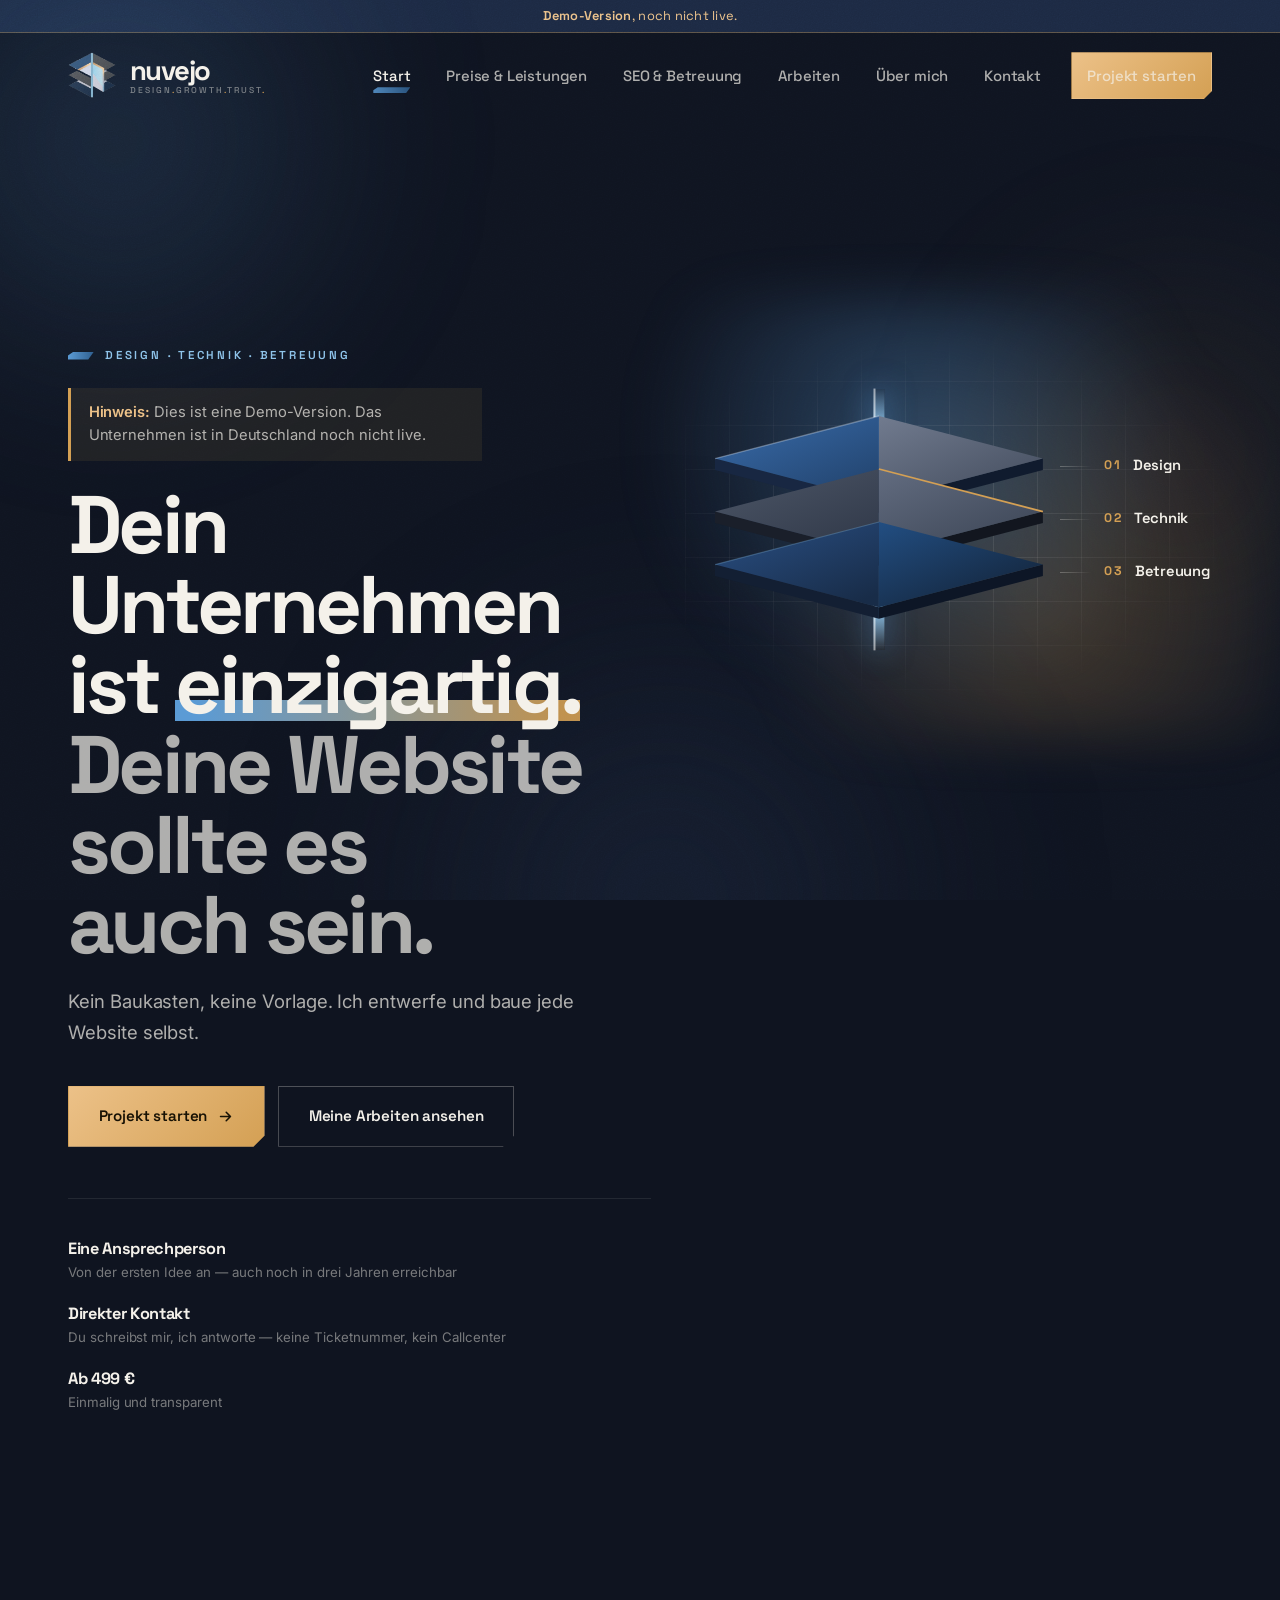
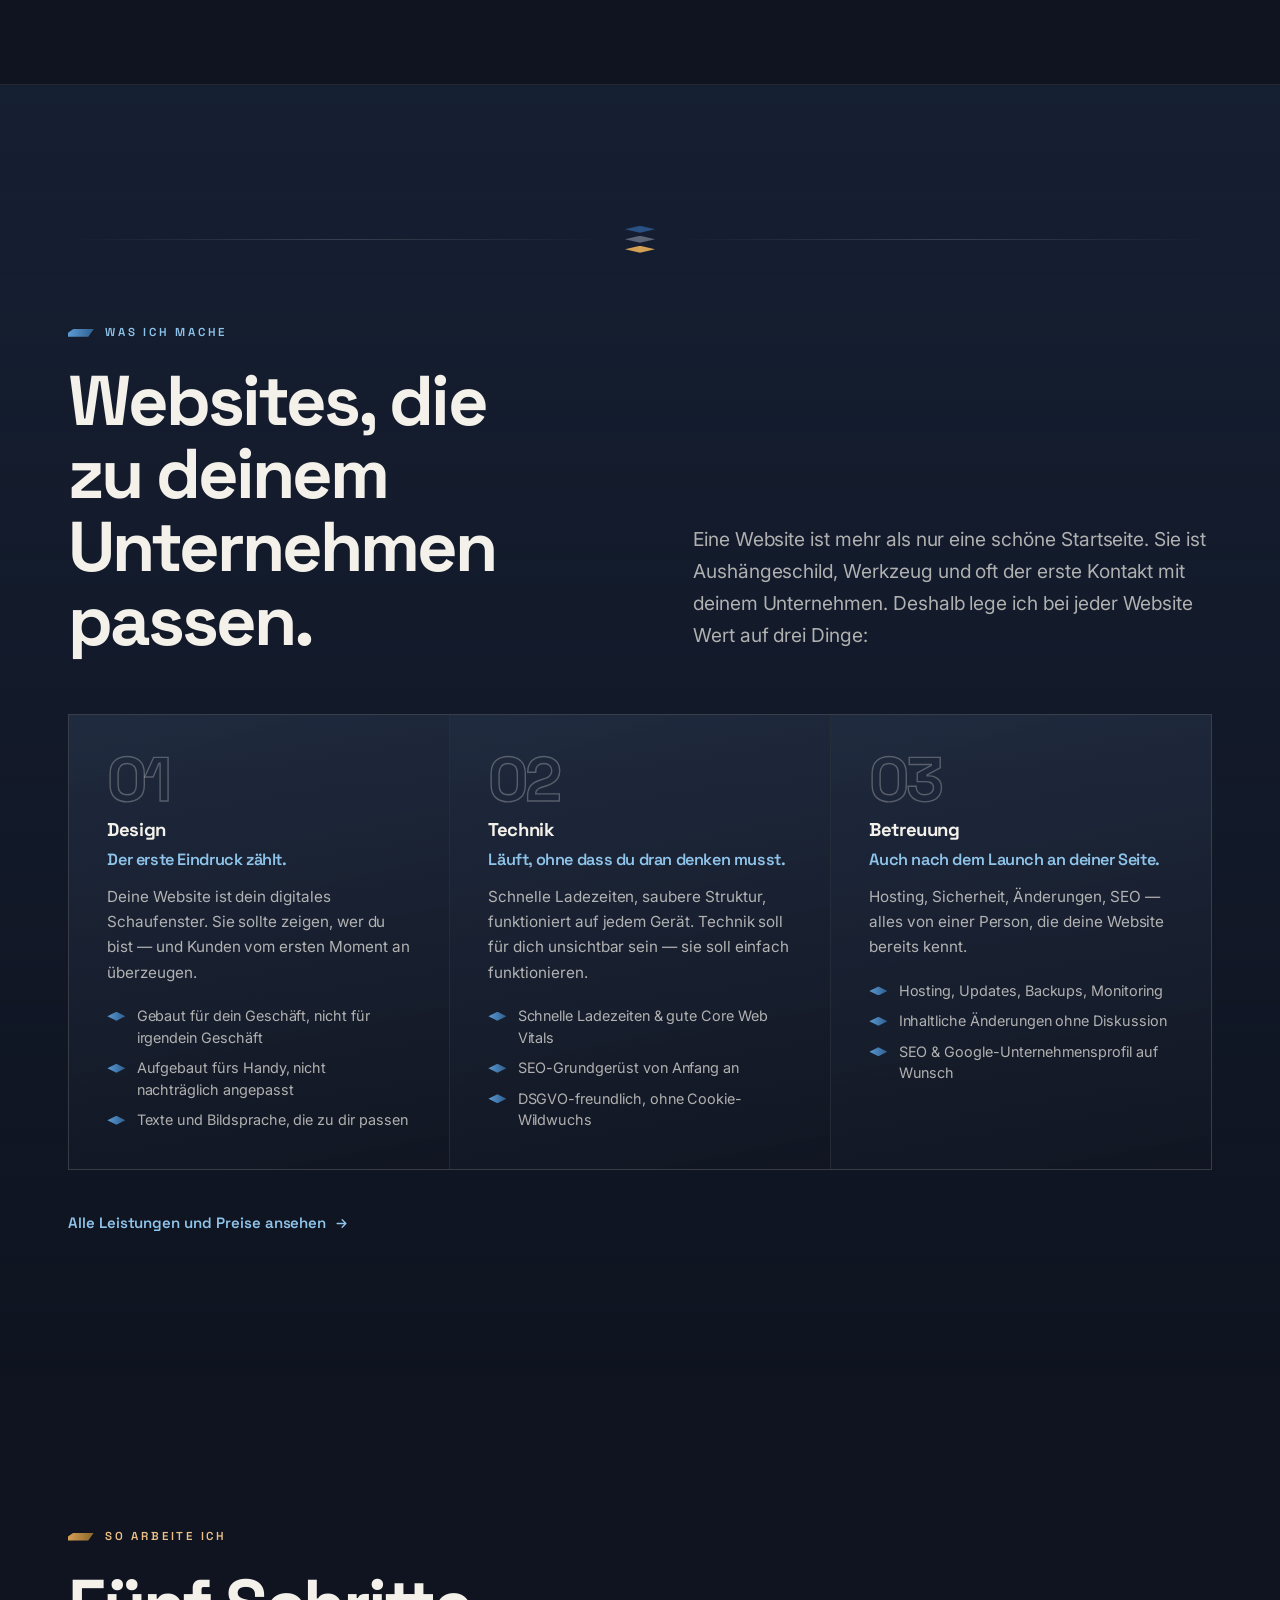
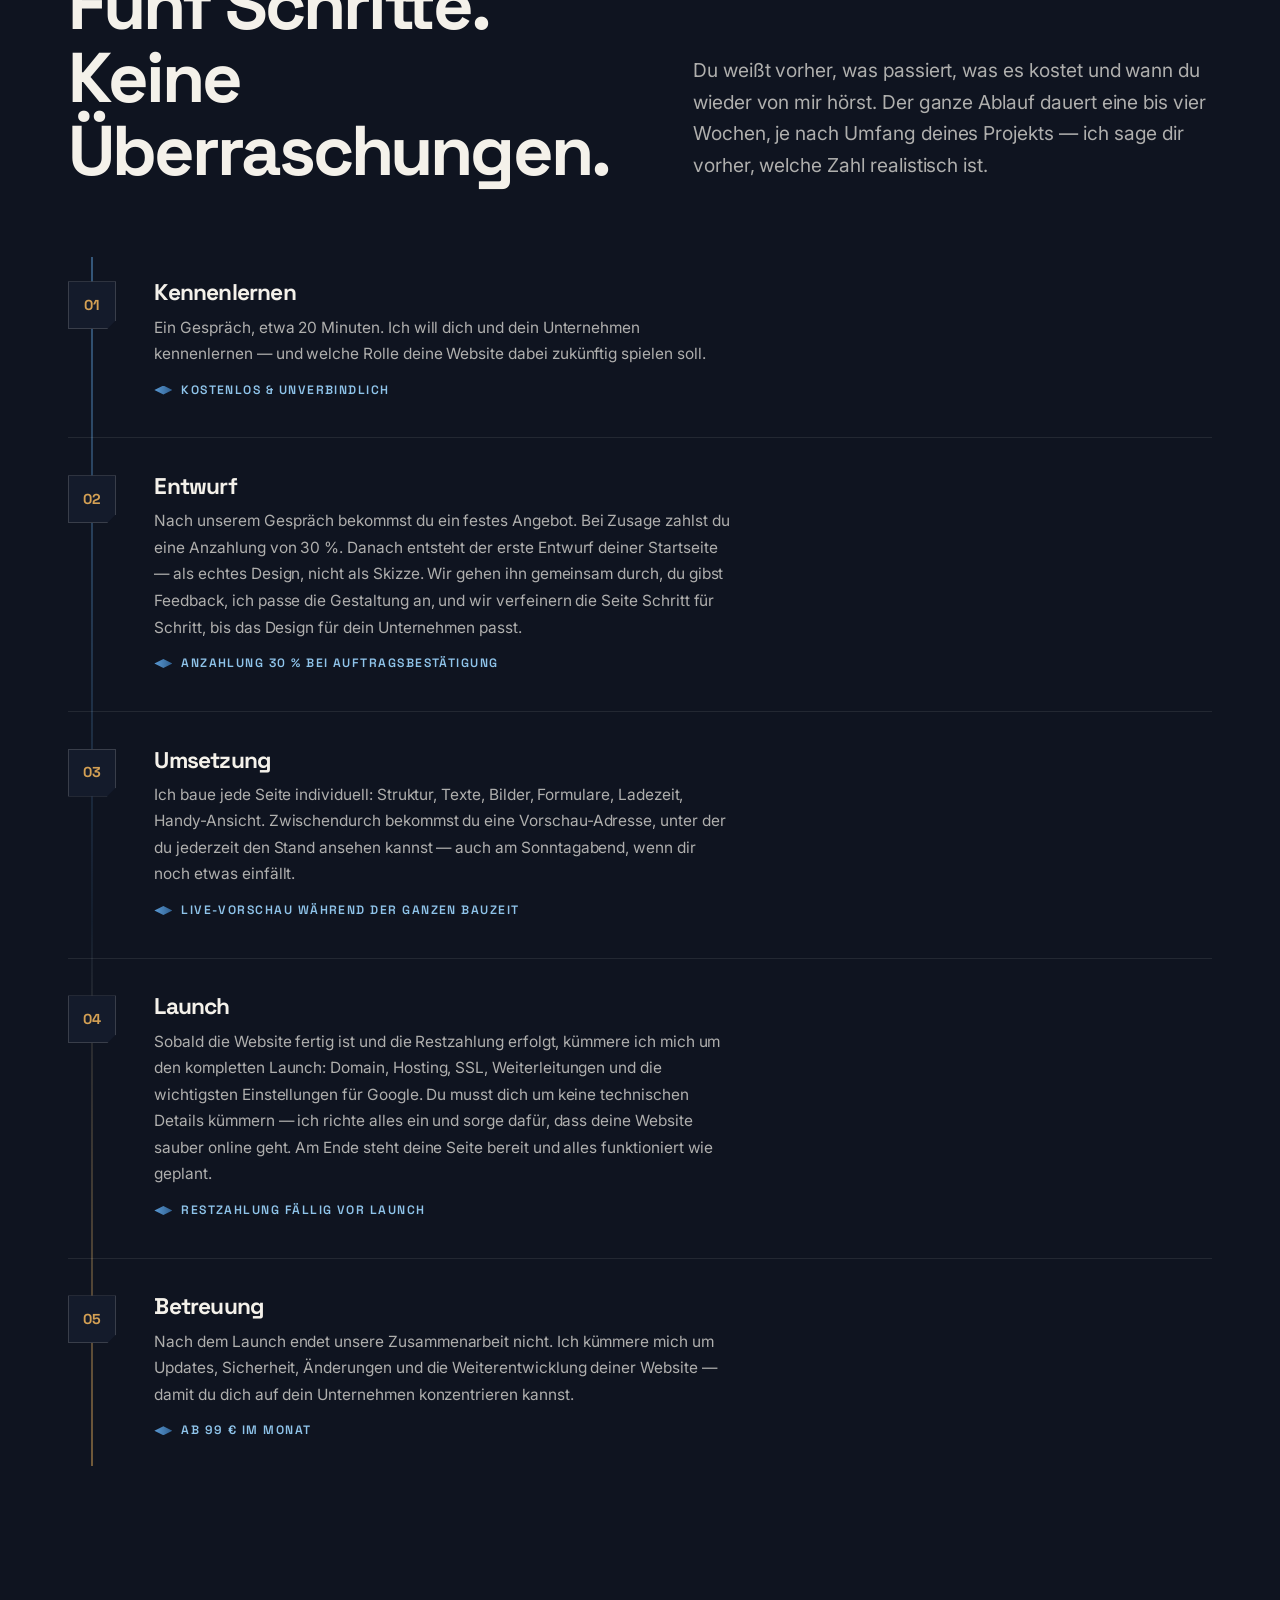
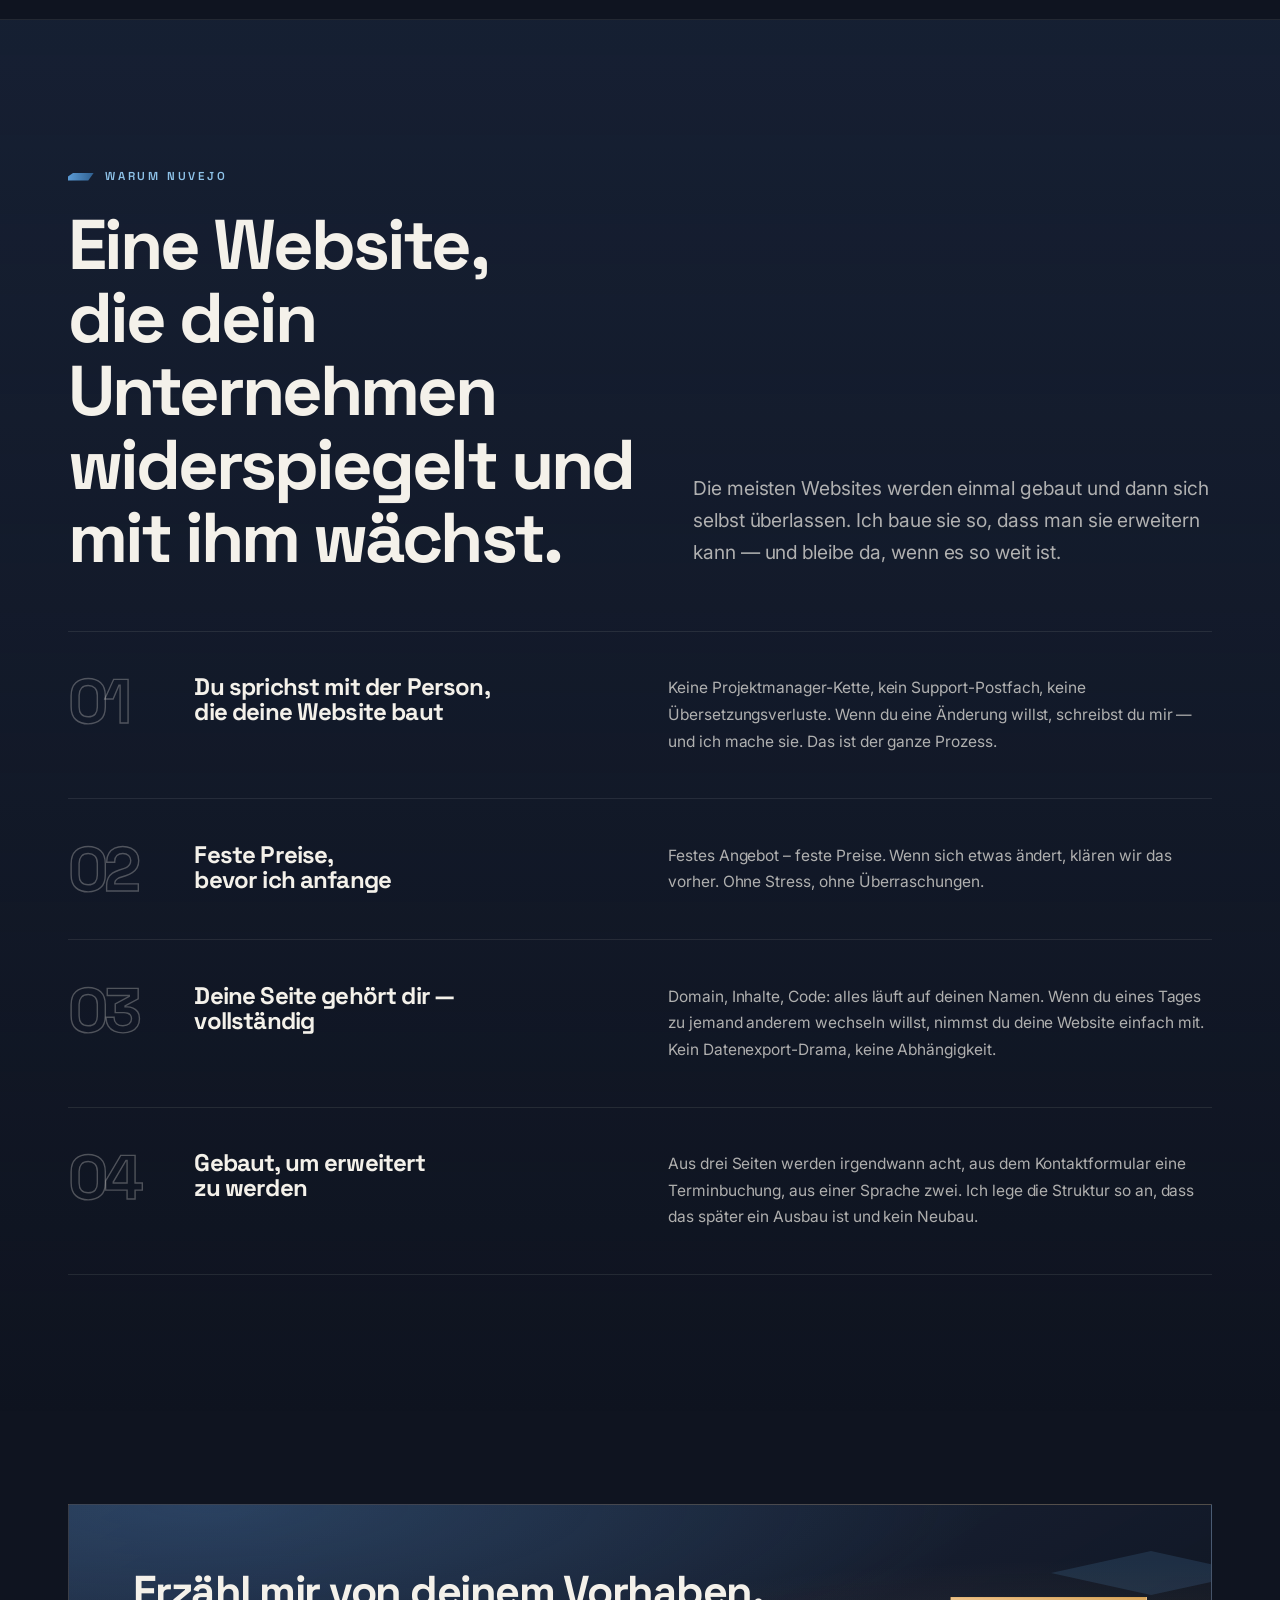
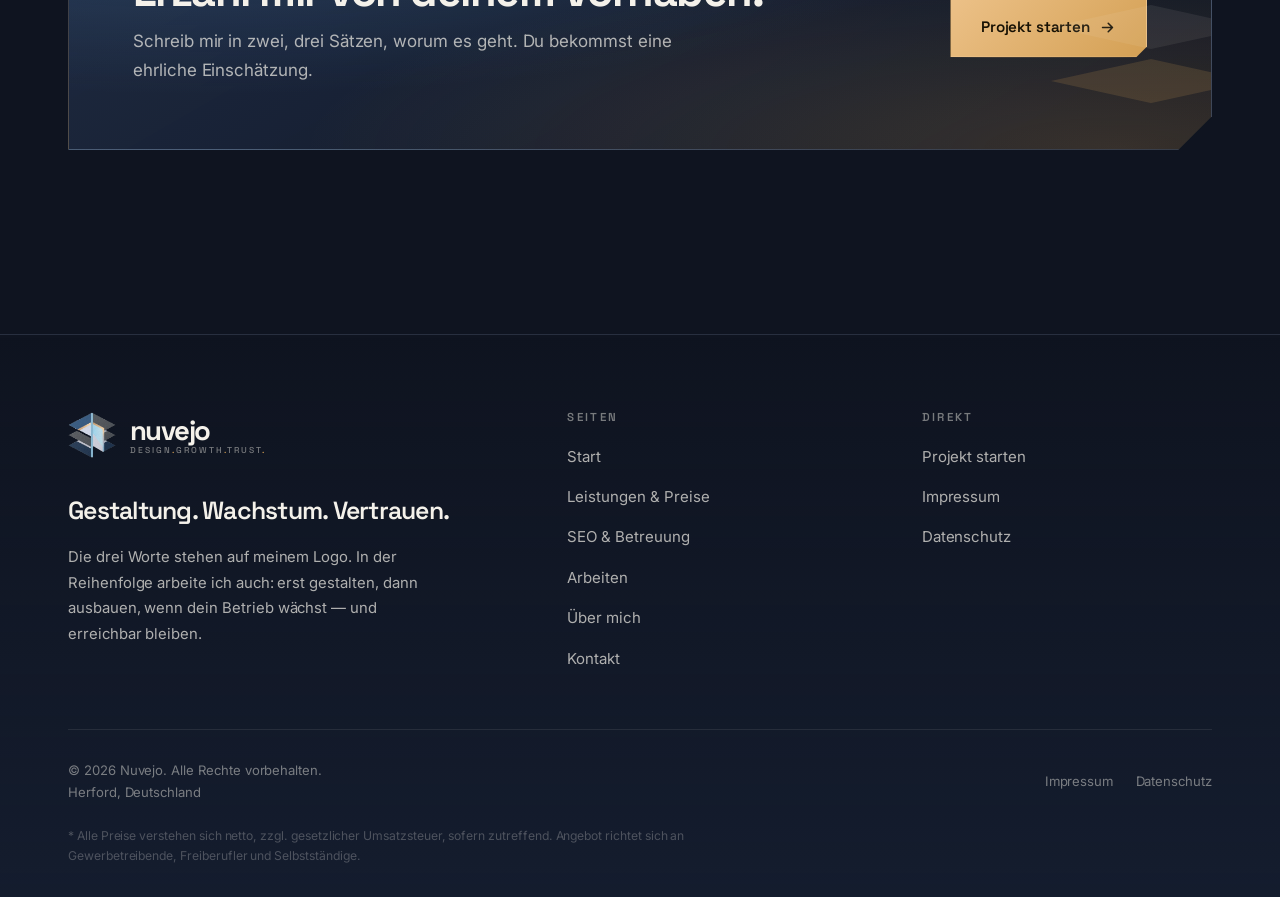
==== commit b7d3f9bc: "Remove hero tagline and Nach dem Launch row, show marco@nuvejo.de on Kontakt Co-Authored-By: Claude " ====
--- a/index.html
+++ b/index.html
@@ -165,11 +165,6 @@
           <span class="l2">Deine Website sollte es auch sein.</span>
         </h1>
 
-        <p class="hero__say rv">
-          Sie soll aussehen wie dein Betrieb — und mitwachsen, wenn er
-          größer wird.
-        </p>
-
         <p class="hero__sub rv">
           Kein Baukasten, keine Vorlage. Ich entwerfe und baue jede Website
           selbst.
--- a/assets/css/styles.css
+++ b/assets/css/styles.css
@@ -1578,3 +1578,5 @@
   font-size: 0.92rem; line-height: 1.55; color: var(--paper-2);
 }
 .demo-note strong { color: var(--gold-hi); font-weight: 600; }
+
+.reach__v a { color: var(--sky-hi); text-decoration: underline; text-underline-offset: 3px; }
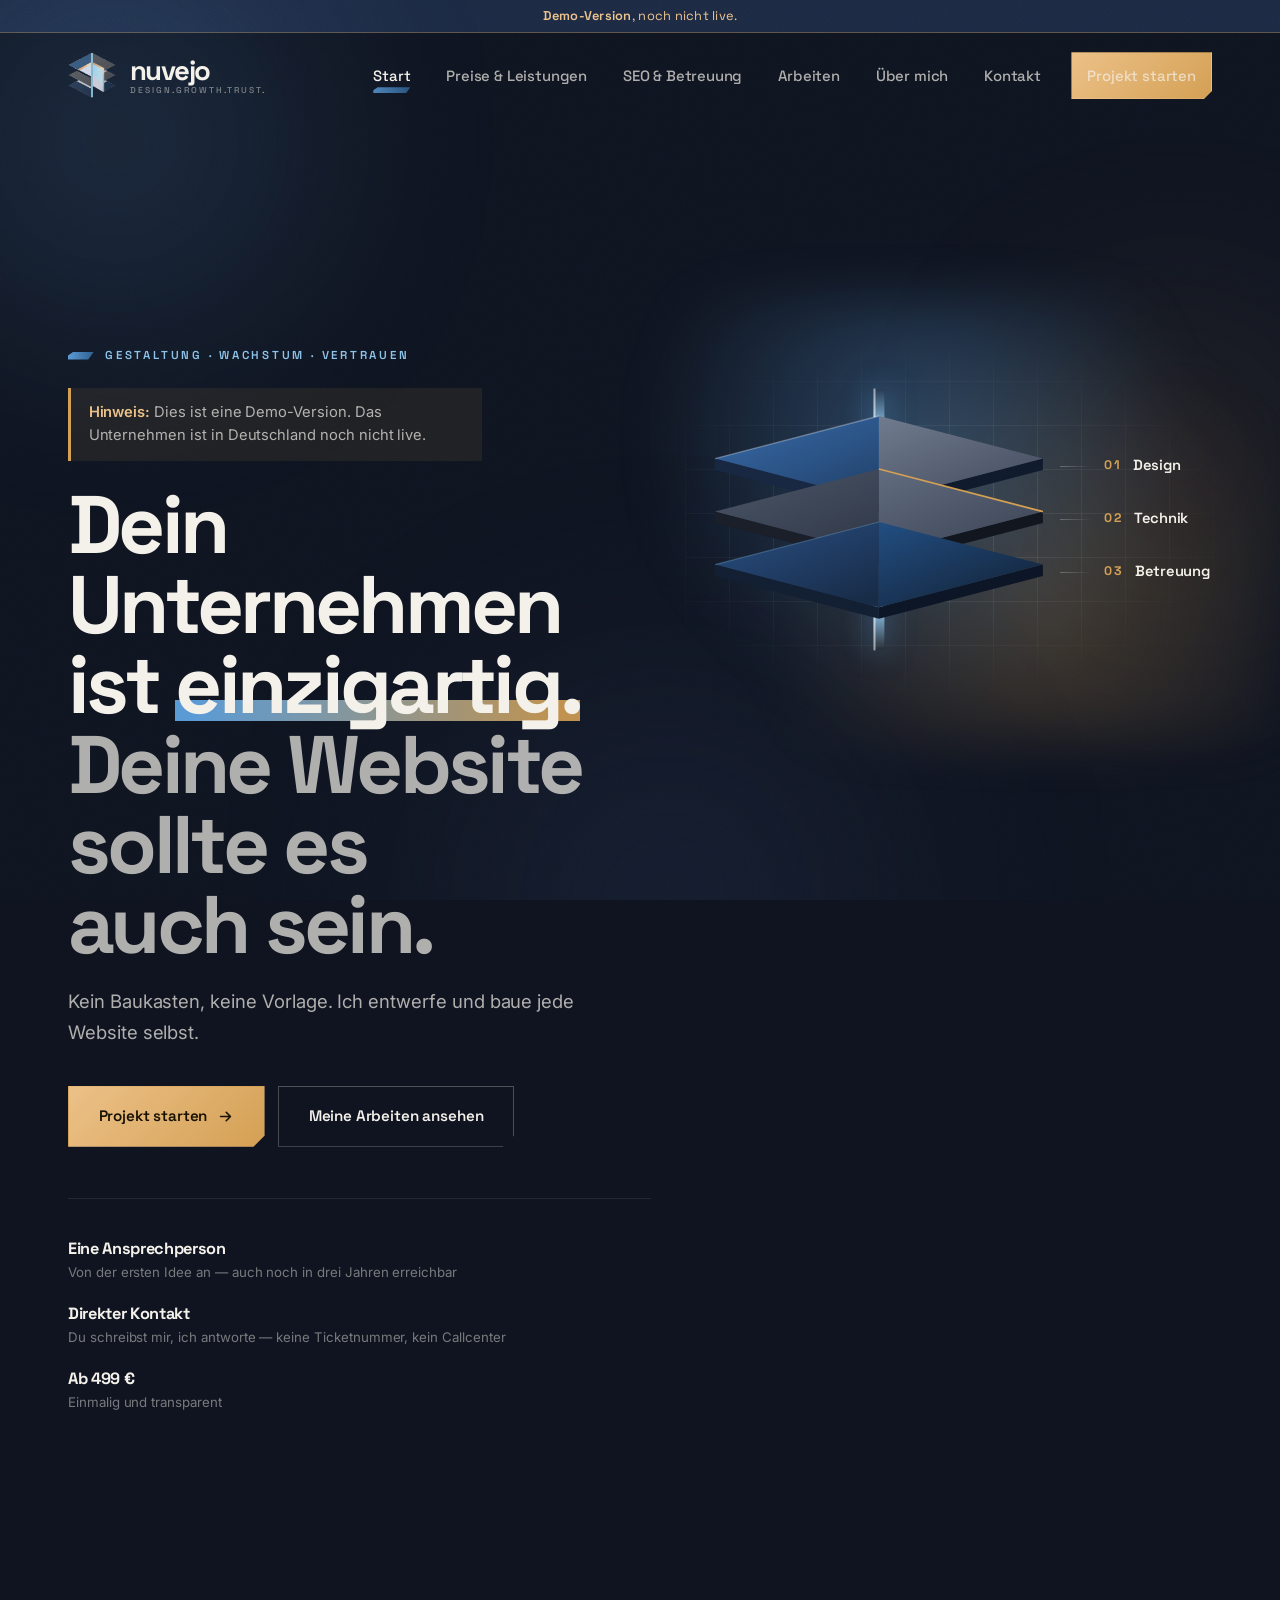
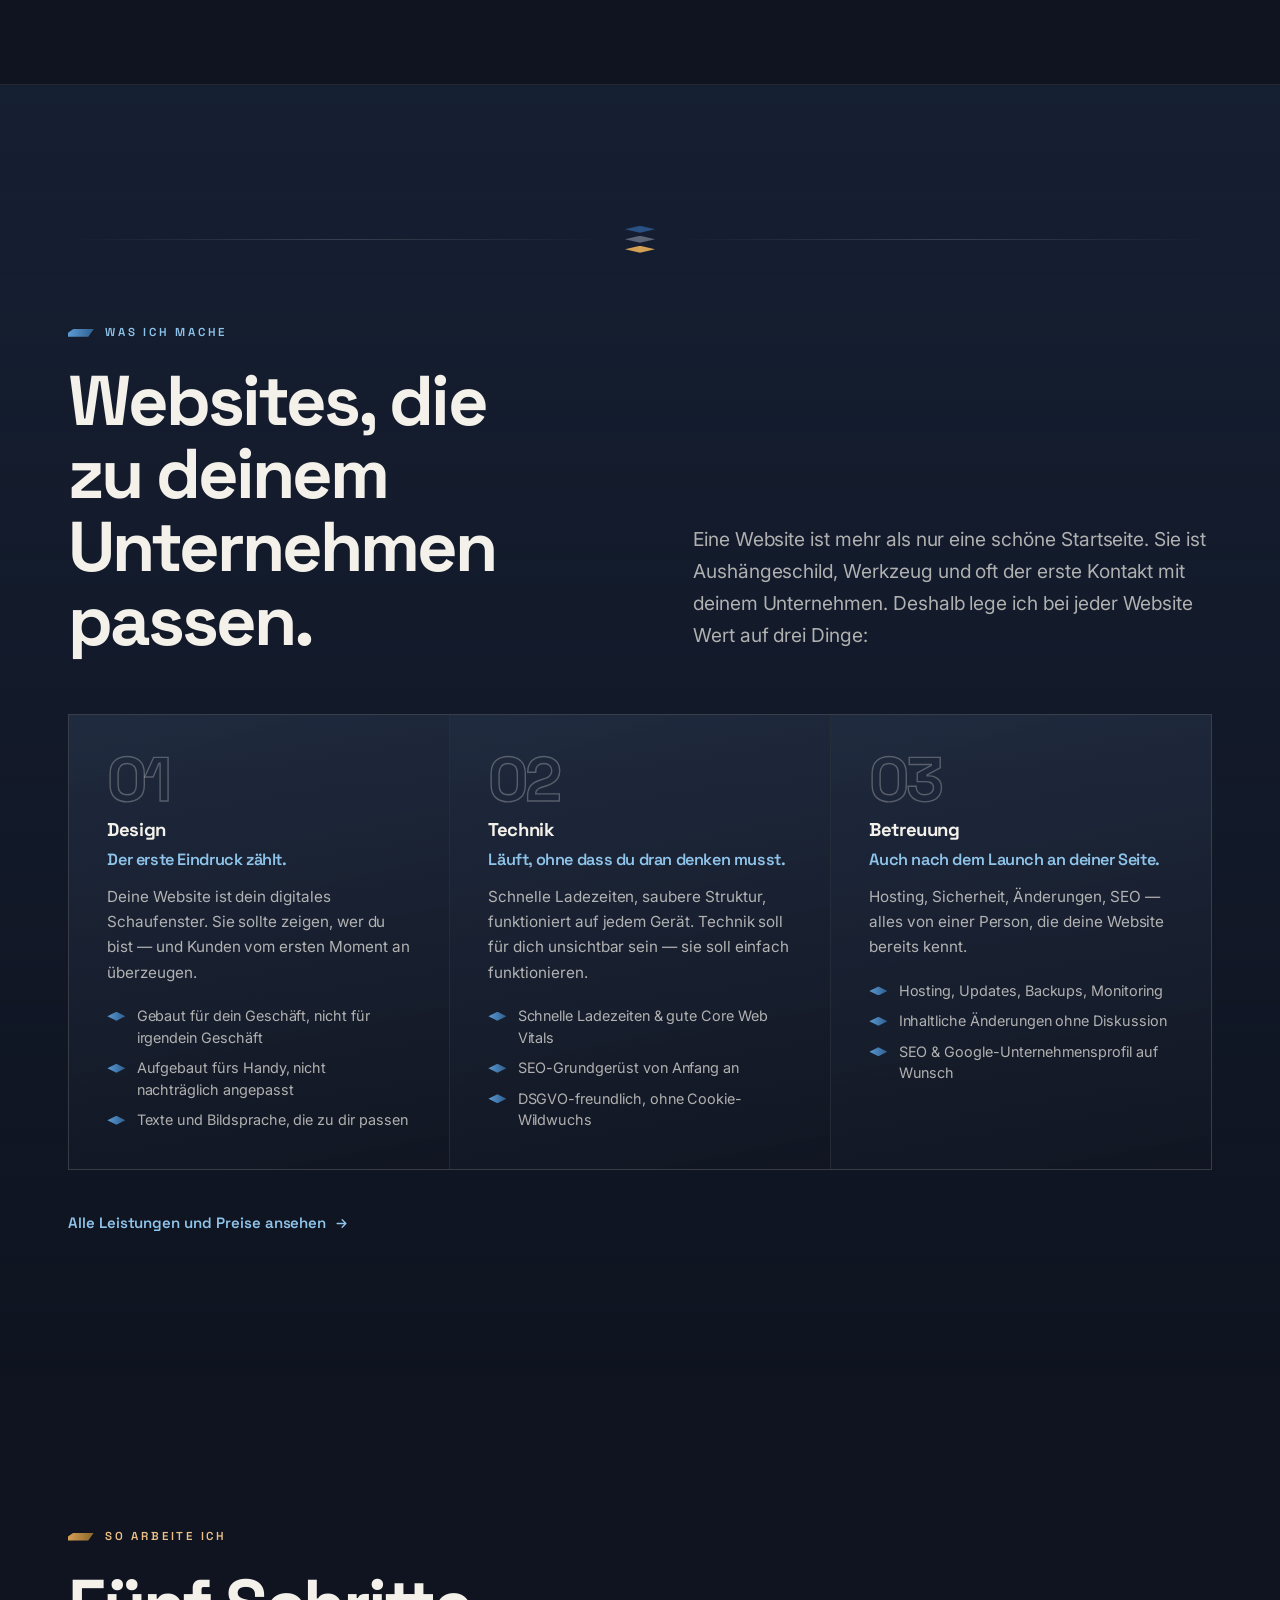
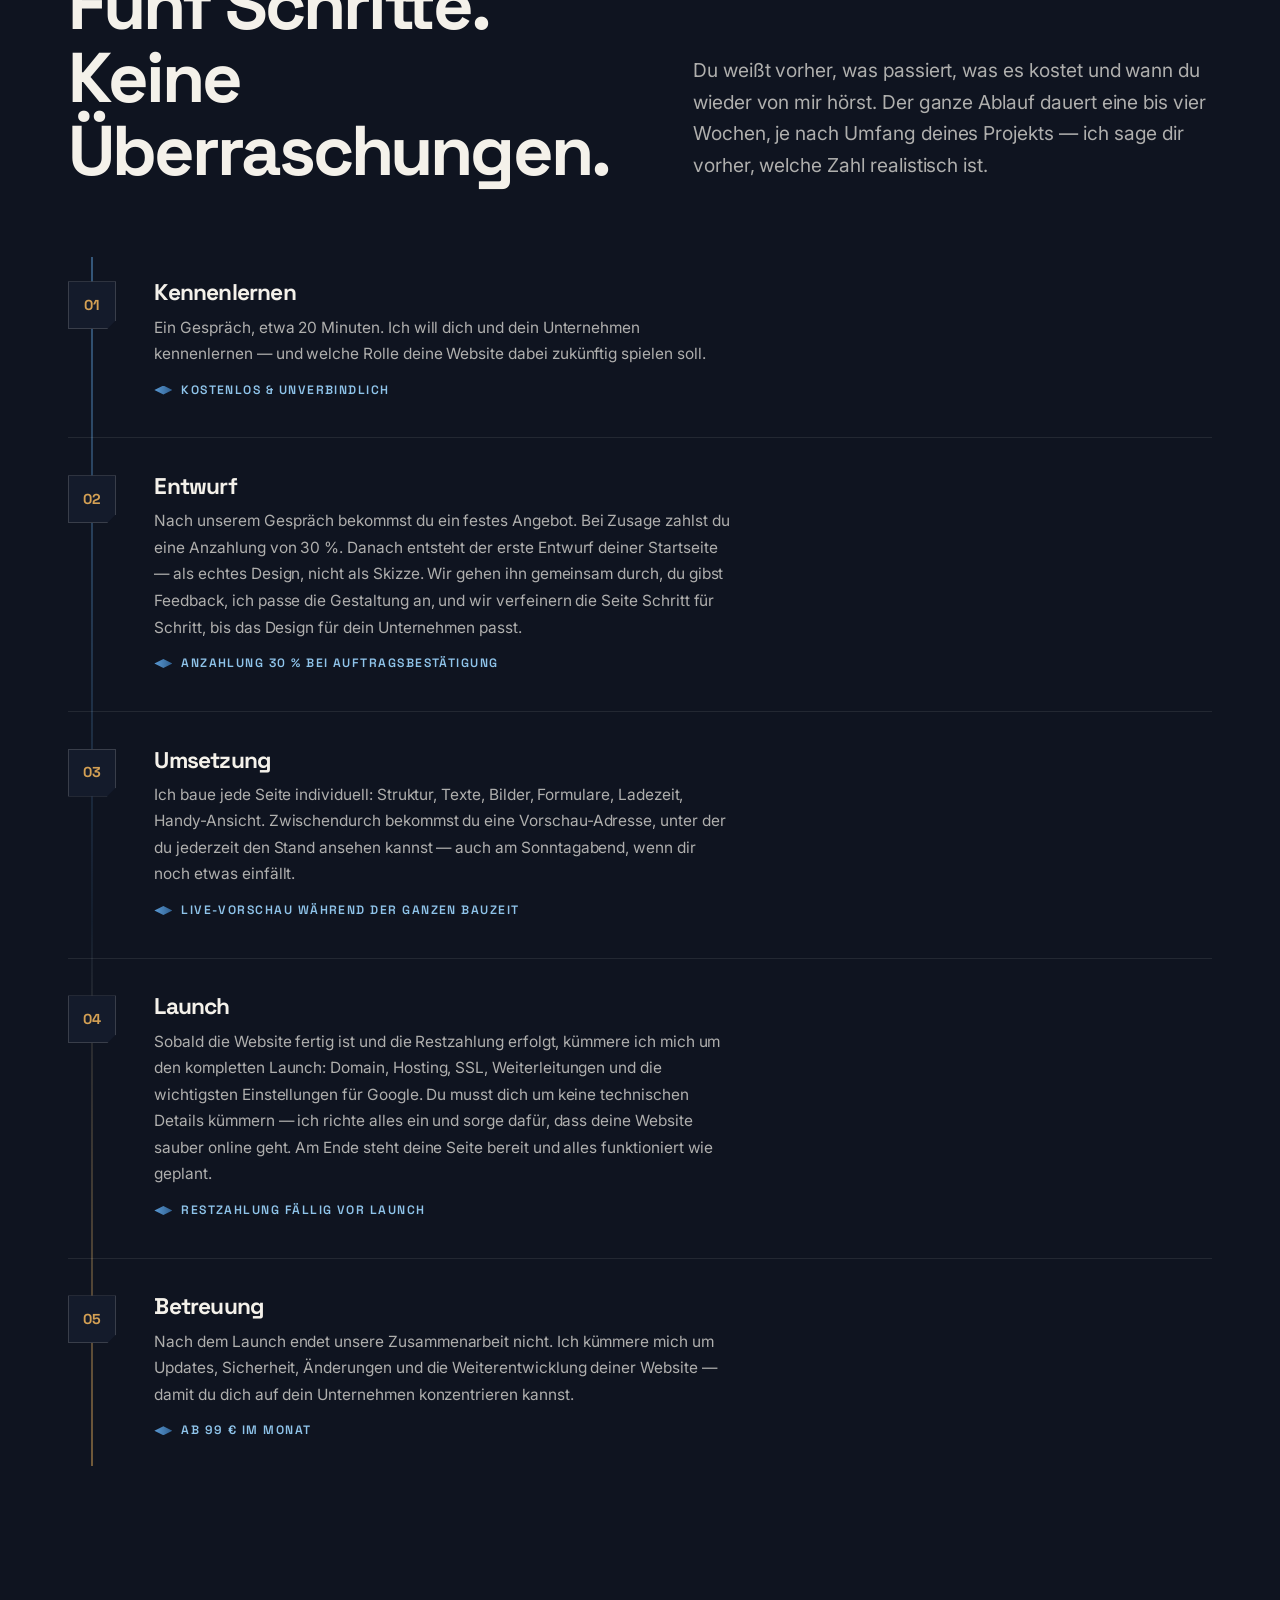
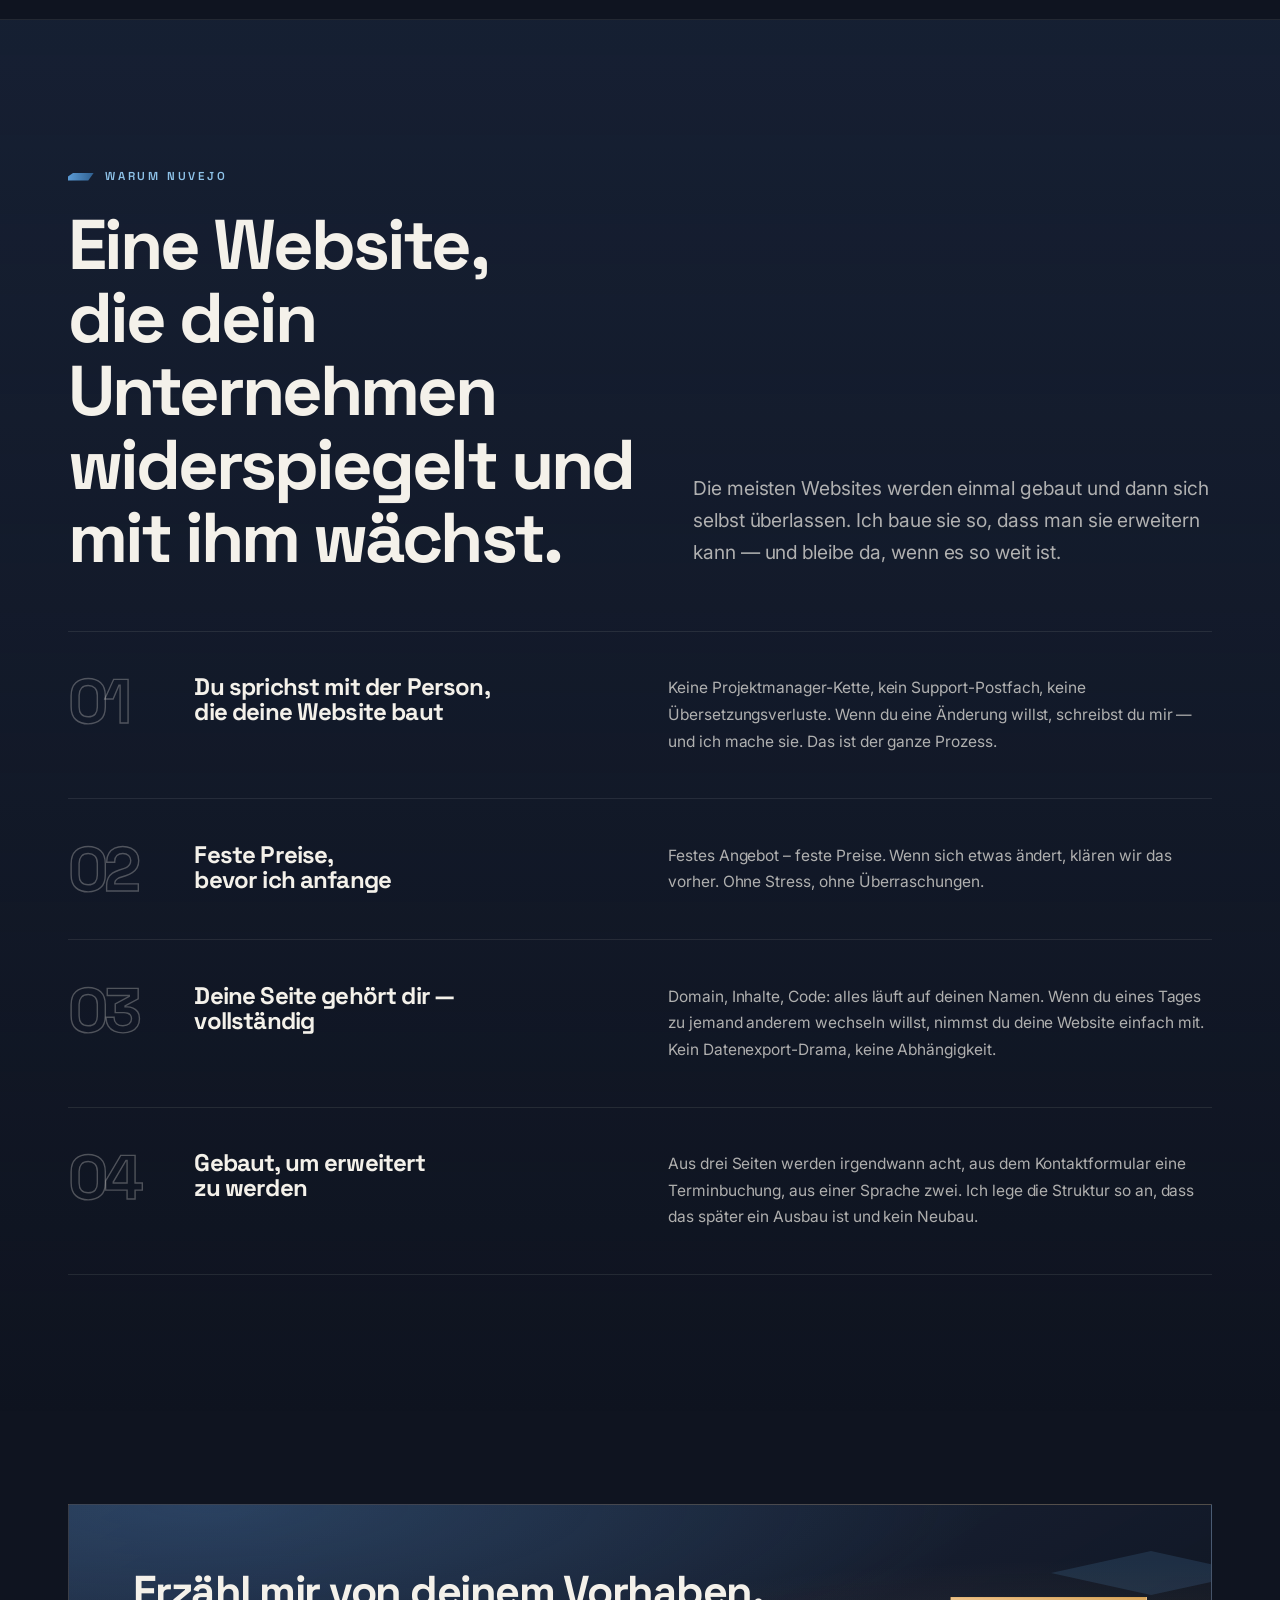
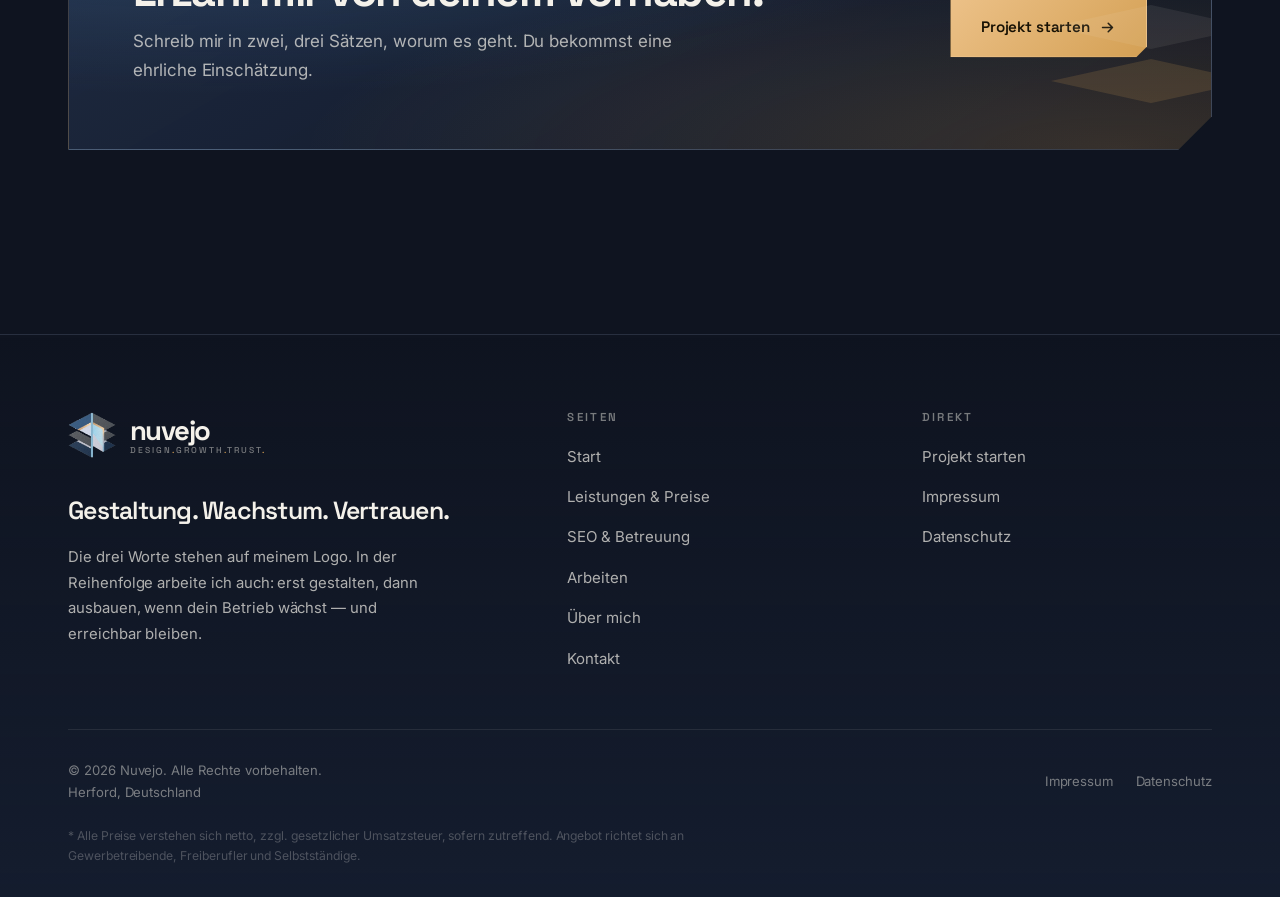
==== commit 23dd96b2: "Hero labels: Gestaltung · Wachstum · Vertrauen Co-Authored-By: Claude Sonnet 5.5 <noreply@anthropic." ====
--- a/index.html
+++ b/index.html
@@ -153,7 +153,7 @@
     <div class="shell hero__grid">
 
       <div class="hero__copy">
-        <p class="eyebrow rv">Design · Technik · Betreuung</p>
+        <p class="eyebrow rv">Gestaltung · Wachstum · Vertrauen</p>
 
         <p class="demo-note rv">
           <strong>Hinweis:</strong> Dies ist eine Demo-Version. Das Unternehmen
